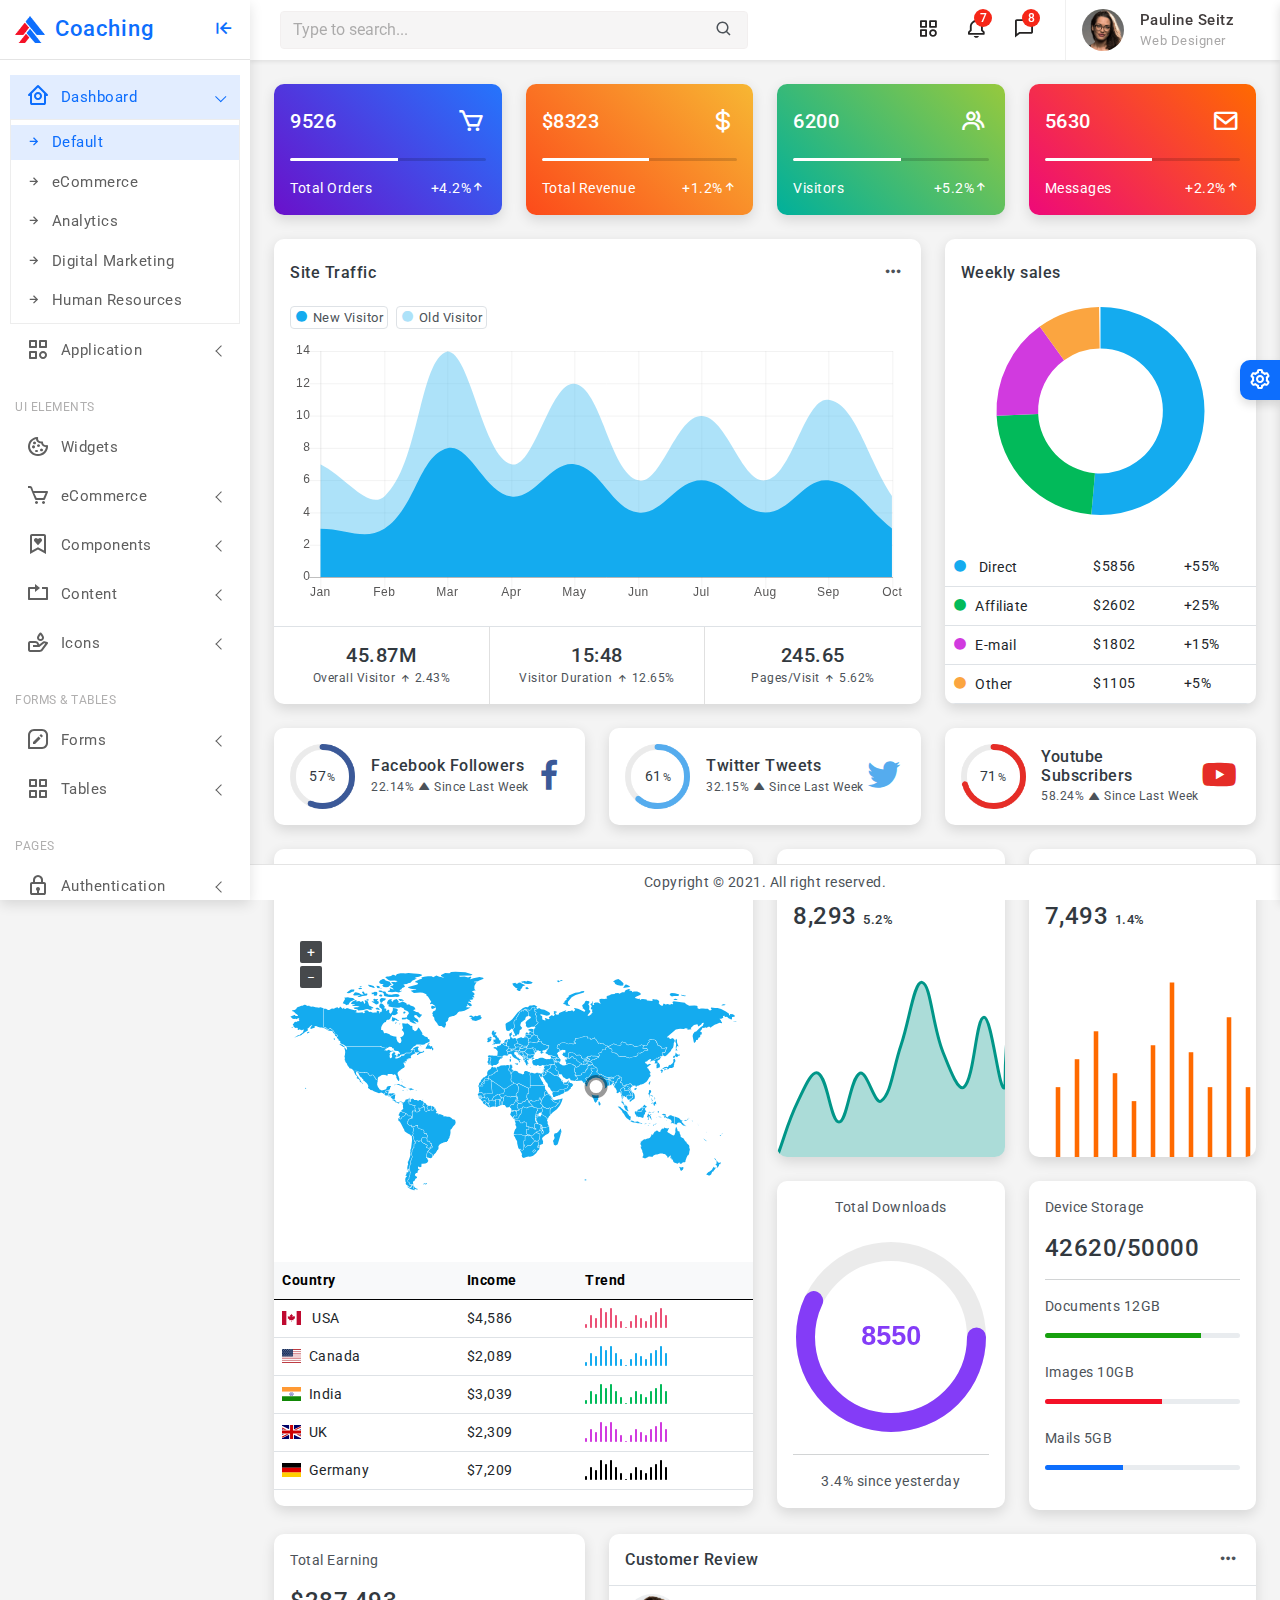
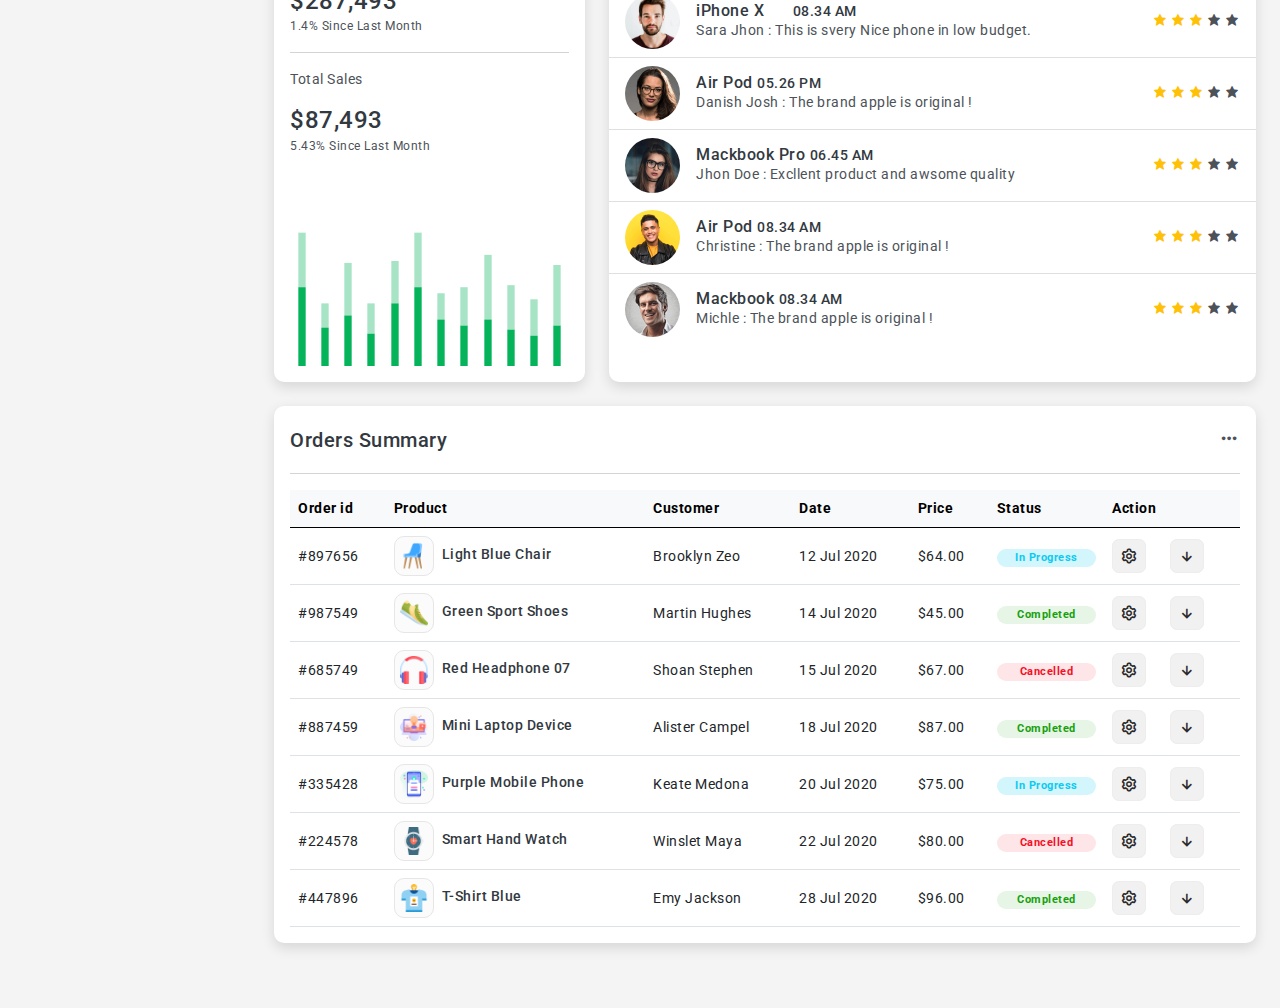
==== index.html @ df1b0714 "rajput" ====
<!doctype html>
<html lang="en">

<head>
	<!-- Required meta tags -->
	<meta charset="utf-8">
	<meta name="viewport" content="width=device-width, initial-scale=1">
	<!--favicon-->
	<link rel="icon" href="assets/images/favicon-32x32.png" type="image/png" />
	<!--plugins-->
	<link href="assets/plugins/vectormap/jquery-jvectormap-2.0.2.css" rel="stylesheet"/>
	<link href="assets/plugins/simplebar/css/simplebar.css" rel="stylesheet" />
	<link href="assets/plugins/perfect-scrollbar/css/perfect-scrollbar.css" rel="stylesheet" />
	<link href="assets/plugins/metismenu/css/metisMenu.min.css" rel="stylesheet" />
	<!-- loader-->
	<link href="assets/css/pace.min.css" rel="stylesheet" />
	<script src="assets/js/pace.min.js"></script>
	<!-- Bootstrap CSS -->
	<link href="assets/css/bootstrap.min.css" rel="stylesheet">
	<link href="assets/css/app.css" rel="stylesheet">
	<link href="assets/css/icons.css" rel="stylesheet">
	<!-- Theme Style CSS -->
	<link rel="stylesheet" href="assets/css/dark-theme.css" />
	<title>Coaching Management</title>
</head>

<body>
	<!--wrapper-->
	<div class="wrapper">
		<!--sidebar wrapper -->
		<div class="sidebar-wrapper" data-simplebar="true">
			<div class="sidebar-header">
				<div>
					<img src="assets/images/logo-icon.png" class="logo-icon" alt="logo icon">
				</div>
				<div>
					<h4 class="logo-text">Coaching </h4>
				</div>
				<div class="toggle-icon ms-auto"><i class='bx bx-arrow-to-left'></i>
				</div>
			</div>
			<!--navigation-->
			<ul class="metismenu" id="menu">
				<li>
					<a href="javascript:;" class="has-arrow">
						<div class="parent-icon"><i class='bx bx-home-circle'></i>
						</div>
						<div class="menu-title">Dashboard</div>
					</a>
					<ul>
						<li> <a href="index.html"><i class="bx bx-right-arrow-alt"></i>Default</a>
						</li>
						<li> <a href="dashboard-eCommerce.html"><i class="bx bx-right-arrow-alt"></i>eCommerce</a>
						</li>
						<li> <a href="dashboard-analytics.html"><i class="bx bx-right-arrow-alt"></i>Analytics</a>
						</li>
						<li> <a href="dashboard-digital-marketing.html"><i class="bx bx-right-arrow-alt"></i>Digital Marketing</a>
						</li>
						<li> <a href="dashboard-human-resources.html"><i class="bx bx-right-arrow-alt"></i>Human Resources</a>
						</li>
					</ul>
				</li>
				<li>
					<a href="javascript:;" class="has-arrow">
						<div class="parent-icon"><i class="bx bx-category"></i>
						</div>
						<div class="menu-title">Application</div>
					</a>
					<ul>
						<li> <a href="app-emailbox.html"><i class="bx bx-right-arrow-alt"></i>Email</a>
						</li>
						<li> <a href="app-chat-box.html"><i class="bx bx-right-arrow-alt"></i>Chat Box</a>
						</li>
						<li> <a href="app-file-manager.html"><i class="bx bx-right-arrow-alt"></i>File Manager</a>
						</li>
						<li> <a href="app-contact-list.html"><i class="bx bx-right-arrow-alt"></i>Contatcs</a>
						</li>
						<li> <a href="app-to-do.html"><i class="bx bx-right-arrow-alt"></i>Todo List</a>
						</li>
						<li> <a href="app-invoice.html"><i class="bx bx-right-arrow-alt"></i>Invoice</a>
						</li>
						<li> <a href="app-fullcalender.html"><i class="bx bx-right-arrow-alt"></i>Calendar</a>
						</li>
					</ul>
				</li>
				<li class="menu-label">UI Elements</li>
				<li>
					<a href="widgets.html">
						<div class="parent-icon"><i class='bx bx-cookie'></i>
						</div>
						<div class="menu-title">Widgets</div>
					</a>
				</li>
				<li>
					<a href="javascript:;" class="has-arrow">
						<div class="parent-icon"><i class='bx bx-cart'></i>
						</div>
						<div class="menu-title">eCommerce</div>
					</a>
					<ul>
						<li> <a href="ecommerce-products.html"><i class="bx bx-right-arrow-alt"></i>Products</a>
						</li>
						<li> <a href="ecommerce-products-details.html"><i class="bx bx-right-arrow-alt"></i>Product Details</a>
						</li>
						<li> <a href="ecommerce-add-new-products.html"><i class="bx bx-right-arrow-alt"></i>Add New Products</a>
						</li>
						<li> <a href="ecommerce-orders.html"><i class="bx bx-right-arrow-alt"></i>Orders</a>
						</li>
					</ul>
				</li>
				<li>
					<a class="has-arrow" href="javascript:;">
						<div class="parent-icon"><i class='bx bx-bookmark-heart'></i>
						</div>
						<div class="menu-title">Components</div>
					</a>
					<ul>
						<li> <a href="component-alerts.html"><i class="bx bx-right-arrow-alt"></i>Alerts</a>
						</li>
						<li> <a href="component-accordions.html"><i class="bx bx-right-arrow-alt"></i>Accordions</a>
						</li>
						<li> <a href="component-badges.html"><i class="bx bx-right-arrow-alt"></i>Badges</a>
						</li>
						<li> <a href="component-buttons.html"><i class="bx bx-right-arrow-alt"></i>Buttons</a>
						</li>
						<li> <a href="component-cards.html"><i class="bx bx-right-arrow-alt"></i>Cards</a>
						</li>
						<li> <a href="component-carousels.html"><i class="bx bx-right-arrow-alt"></i>Carousels</a>
						</li>
						<li> <a href="component-list-groups.html"><i class="bx bx-right-arrow-alt"></i>List Groups</a>
						</li>
						<li> <a href="component-media-object.html"><i class="bx bx-right-arrow-alt"></i>Media Objects</a>
						</li>
						<li> <a href="component-modals.html"><i class="bx bx-right-arrow-alt"></i>Modals</a>
						</li>
						<li> <a href="component-navs-tabs.html"><i class="bx bx-right-arrow-alt"></i>Navs & Tabs</a>
						</li>
						<li> <a href="component-navbar.html"><i class="bx bx-right-arrow-alt"></i>Navbar</a>
						</li>
						<li> <a href="component-paginations.html"><i class="bx bx-right-arrow-alt"></i>Pagination</a>
						</li>
						<li> <a href="component-popovers-tooltips.html"><i class="bx bx-right-arrow-alt"></i>Popovers & Tooltips</a>
						</li>
						<li> <a href="component-progress-bars.html"><i class="bx bx-right-arrow-alt"></i>Progress</a>
						</li>
						<li> <a href="component-spinners.html"><i class="bx bx-right-arrow-alt"></i>Spinners</a>
						</li>
						<li> <a href="component-notifications.html"><i class="bx bx-right-arrow-alt"></i>Notifications</a>
						</li>
						<li> <a href="component-avtars-chips.html"><i class="bx bx-right-arrow-alt"></i>Avatrs & Chips</a>
						</li>
					</ul>
				</li>
				<li>
					<a class="has-arrow" href="javascript:;">
						<div class="parent-icon"><i class="bx bx-repeat"></i>
						</div>
						<div class="menu-title">Content</div>
					</a>
					<ul>
						<li> <a href="content-grid-system.html"><i class="bx bx-right-arrow-alt"></i>Grid System</a>
						</li>
						<li> <a href="content-typography.html"><i class="bx bx-right-arrow-alt"></i>Typography</a>
						</li>
						<li> <a href="content-text-utilities.html"><i class="bx bx-right-arrow-alt"></i>Text Utilities</a>
						</li>
					</ul>
				</li>
				<li>
					<a class="has-arrow" href="javascript:;">
						<div class="parent-icon"> <i class="bx bx-donate-blood"></i>
						</div>
						<div class="menu-title">Icons</div>
					</a>
					<ul>
						<li> <a href="icons-line-icons.html"><i class="bx bx-right-arrow-alt"></i>Line Icons</a>
						</li>
						<li> <a href="icons-boxicons.html"><i class="bx bx-right-arrow-alt"></i>Boxicons</a>
						</li>
						<li> <a href="icons-feather-icons.html"><i class="bx bx-right-arrow-alt"></i>Feather Icons</a>
						</li>
					</ul>
				</li>
				<li class="menu-label">Forms & Tables</li>
				<li>
					<a class="has-arrow" href="javascript:;">
						<div class="parent-icon"><i class='bx bx-message-square-edit'></i>
						</div>
						<div class="menu-title">Forms</div>
					</a>
					<ul>
						<li> <a href="form-elements.html"><i class="bx bx-right-arrow-alt"></i>Form Elements</a>
						</li>
						<li> <a href="form-input-group.html"><i class="bx bx-right-arrow-alt"></i>Input Groups</a>
						</li>
						<li> <a href="form-layouts.html"><i class="bx bx-right-arrow-alt"></i>Forms Layouts</a>
						</li>
						<li> <a href="form-validations.html"><i class="bx bx-right-arrow-alt"></i>Form Validation</a>
						</li>
						<li> <a href="form-wizard.html"><i class="bx bx-right-arrow-alt"></i>Form Wizard</a>
						</li>
						<li> <a href="form-text-editor.html"><i class="bx bx-right-arrow-alt"></i>Text Editor</a>
						</li>
						<li> <a href="form-file-upload.html"><i class="bx bx-right-arrow-alt"></i>File Upload</a>
						</li>
						<li> <a href="form-date-time-pickes.html"><i class="bx bx-right-arrow-alt"></i>Date Pickers</a>
						</li>
						<li> <a href="form-select2.html"><i class="bx bx-right-arrow-alt"></i>Select2</a>
						</li>
					</ul>
				</li>
				<li>
					<a class="has-arrow" href="javascript:;">
						<div class="parent-icon"><i class="bx bx-grid-alt"></i>
						</div>
						<div class="menu-title">Tables</div>
					</a>
					<ul>
						<li> <a href="table-basic-table.html"><i class="bx bx-right-arrow-alt"></i>Basic Table</a>
						</li>
						<li> <a href="table-datatable.html"><i class="bx bx-right-arrow-alt"></i>Data Table</a>
						</li>
					</ul>
				</li>
				<li class="menu-label">Pages</li>
				<li>
					<a class="has-arrow" href="javascript:;">
						<div class="parent-icon"><i class="bx bx-lock"></i>
						</div>
						<div class="menu-title">Authentication</div>
					</a>
					<ul>
						<li> <a href="authentication-signin.html" target="_blank"><i class="bx bx-right-arrow-alt"></i>Sign In</a>
						</li>
						<li> <a href="authentication-signup.html" target="_blank"><i class="bx bx-right-arrow-alt"></i>Sign Up</a>
						</li>
						<li> <a href="authentication-signin-with-header-footer.html" target="_blank"><i class="bx bx-right-arrow-alt"></i>Sign In with Header & Footer</a>
						</li>
						<li> <a href="authentication-signup-with-header-footer.html" target="_blank"><i class="bx bx-right-arrow-alt"></i>Sign Up with Header & Footer</a>
						</li>
						<li> <a href="authentication-forgot-password.html" target="_blank"><i class="bx bx-right-arrow-alt"></i>Forgot Password</a>
						</li>
						<li> <a href="authentication-reset-password.html" target="_blank"><i class="bx bx-right-arrow-alt"></i>Reset Password</a>
						</li>
						<li> <a href="authentication-lock-screen.html" target="_blank"><i class="bx bx-right-arrow-alt"></i>Lock Screen</a>
						</li>
					</ul>
				</li>
				<li>
					<a href="user-profile.html">
						<div class="parent-icon"><i class="bx bx-user-circle"></i>
						</div>
						<div class="menu-title">User Profile</div>
					</a>
				</li>
				<li>
					<a href="timeline.html">
						<div class="parent-icon"> <i class="bx bx-video-recording"></i>
						</div>
						<div class="menu-title">Timeline</div>
					</a>
				</li>
				<li>
					<a class="has-arrow" href="javascript:;">
						<div class="parent-icon"><i class="bx bx-error"></i>
						</div>
						<div class="menu-title">Errors</div>
					</a>
					<ul>
						<li> <a href="errors-404-error.html" target="_blank"><i class="bx bx-right-arrow-alt"></i>404 Error</a>
						</li>
						<li> <a href="errors-500-error.html" target="_blank"><i class="bx bx-right-arrow-alt"></i>500 Error</a>
						</li>
						<li> <a href="errors-coming-soon.html" target="_blank"><i class="bx bx-right-arrow-alt"></i>Coming Soon</a>
						</li>
						<li> <a href="error-blank-page.html" target="_blank"><i class="bx bx-right-arrow-alt"></i>Blank Page</a>
						</li>
					</ul>
				</li>
				<li>
					<a href="faq.html">
						<div class="parent-icon"><i class="bx bx-help-circle"></i>
						</div>
						<div class="menu-title">FAQ</div>
					</a>
				</li>
				<li>
					<a href="pricing-table.html">
						<div class="parent-icon"><i class="bx bx-diamond"></i>
						</div>
						<div class="menu-title">Pricing</div>
					</a>
				</li>
				<li class="menu-label">Charts & Maps</li>
				<li>
					<a class="has-arrow" href="javascript:;">
						<div class="parent-icon"><i class="bx bx-line-chart"></i>
						</div>
						<div class="menu-title">Charts</div>
					</a>
					<ul>
						<li> <a href="charts-apex-chart.html"><i class="bx bx-right-arrow-alt"></i>Apex</a>
						</li>
						<li> <a href="charts-chartjs.html"><i class="bx bx-right-arrow-alt"></i>Chartjs</a>
						</li>
						<li> <a href="charts-highcharts.html"><i class="bx bx-right-arrow-alt"></i>Highcharts</a>
						</li>
					</ul>
				</li>
				<li>
					<a class="has-arrow" href="javascript:;">
						<div class="parent-icon"><i class="bx bx-map-alt"></i>
						</div>
						<div class="menu-title">Maps</div>
					</a>
					<ul>
						<li> <a href="map-google-maps.html"><i class="bx bx-right-arrow-alt"></i>Google Maps</a>
						</li>
						<li> <a href="map-vector-maps.html"><i class="bx bx-right-arrow-alt"></i>Vector Maps</a>
						</li>
					</ul>
				</li>
				<li class="menu-label">Others</li>
				<li>
					<a class="has-arrow" href="javascript:;">
						<div class="parent-icon"><i class="bx bx-menu"></i>
						</div>
						<div class="menu-title">Menu Levels</div>
					</a>
					<ul>
						<li> <a class="has-arrow" href="javascript:;"><i class="bx bx-right-arrow-alt"></i>Level One</a>
							<ul>
								<li> <a class="has-arrow" href="javascript:;"><i class="bx bx-right-arrow-alt"></i>Level Two</a>
									<ul>
										<li> <a href="javascript:;"><i class="bx bx-right-arrow-alt"></i>Level Three</a>
										</li>
									</ul>
								</li>
							</ul>
						</li>
					</ul>
				</li>
				<li>
					<a href="https://codervent.com/rukada/documentation/index.html" target="_blank">
						<div class="parent-icon"><i class="bx bx-folder"></i>
						</div>
						<div class="menu-title">Documentation</div>
					</a>
				</li>
				<li>
					<a href="https://themeforest.net/user/codervent" target="_blank">
						<div class="parent-icon"><i class="bx bx-support"></i>
						</div>
						<div class="menu-title">Support</div>
					</a>
				</li>
			</ul>
			<!--end navigation-->
		</div>
		<!--end sidebar wrapper -->
		<!--start header -->
		<header>
			<div class="topbar d-flex align-items-center">
				<nav class="navbar navbar-expand">
					<div class="mobile-toggle-menu"><i class='bx bx-menu'></i>
					</div>
					<div class="search-bar flex-grow-1">
						<div class="position-relative search-bar-box">
							<input type="text" class="form-control search-control" placeholder="Type to search..."> <span class="position-absolute top-50 search-show translate-middle-y"><i class='bx bx-search'></i></span>
							<span class="position-absolute top-50 search-close translate-middle-y"><i class='bx bx-x'></i></span>
						</div>
					</div>
					<div class="top-menu ms-auto">
						<ul class="navbar-nav align-items-center">
							<li class="nav-item mobile-search-icon">
								<a class="nav-link" href="#">	<i class='bx bx-search'></i>
								</a>
							</li>
							<li class="nav-item dropdown dropdown-large">
								<a class="nav-link dropdown-toggle dropdown-toggle-nocaret" href="#" role="button" data-bs-toggle="dropdown" aria-expanded="false">	<i class='bx bx-category'></i>
								</a>
								<div class="dropdown-menu dropdown-menu-end">
									<div class="row row-cols-3 g-3 p-3">
										<div class="col text-center">
											<div class="app-box mx-auto bg-gradient-cosmic text-white"><i class='bx bx-group'></i>
											</div>
											<div class="app-title">Teams</div>
										</div>
										<div class="col text-center">
											<div class="app-box mx-auto bg-gradient-burning text-white"><i class='bx bx-atom'></i>
											</div>
											<div class="app-title">Projects</div>
										</div>
										<div class="col text-center">
											<div class="app-box mx-auto bg-gradient-lush text-white"><i class='bx bx-shield'></i>
											</div>
											<div class="app-title">Tasks</div>
										</div>
										<div class="col text-center">
											<div class="app-box mx-auto bg-gradient-kyoto text-dark"><i class='bx bx-notification'></i>
											</div>
											<div class="app-title">Feeds</div>
										</div>
										<div class="col text-center">
											<div class="app-box mx-auto bg-gradient-blues text-dark"><i class='bx bx-file'></i>
											</div>
											<div class="app-title">Files</div>
										</div>
										<div class="col text-center">
											<div class="app-box mx-auto bg-gradient-moonlit text-white"><i class='bx bx-filter-alt'></i>
											</div>
											<div class="app-title">Alerts</div>
										</div>
									</div>
								</div>
							</li>
							<li class="nav-item dropdown dropdown-large">
								<a class="nav-link dropdown-toggle dropdown-toggle-nocaret position-relative" href="#" role="button" data-bs-toggle="dropdown" aria-expanded="false"> <span class="alert-count">7</span>
									<i class='bx bx-bell'></i>
								</a>
								<div class="dropdown-menu dropdown-menu-end">
									<a href="javascript:;">
										<div class="msg-header">
											<p class="msg-header-title">Notifications</p>
											<p class="msg-header-clear ms-auto">Marks all as read</p>
										</div>
									</a>
									<div class="header-notifications-list">
										<a class="dropdown-item" href="javascript:;">
											<div class="d-flex align-items-center">
												<div class="notify bg-light-primary text-primary"><i class="bx bx-group"></i>
												</div>
												<div class="flex-grow-1">
													<h6 class="msg-name">New Customers<span class="msg-time float-end">14 Sec
												ago</span></h6>
													<p class="msg-info">5 new user registered</p>
												</div>
											</div>
										</a>
										<a class="dropdown-item" href="javascript:;">
											<div class="d-flex align-items-center">
												<div class="notify bg-light-danger text-danger"><i class="bx bx-cart-alt"></i>
												</div>
												<div class="flex-grow-1">
													<h6 class="msg-name">New Orders <span class="msg-time float-end">2 min
												ago</span></h6>
													<p class="msg-info">You have recived new orders</p>
												</div>
											</div>
										</a>
										<a class="dropdown-item" href="javascript:;">
											<div class="d-flex align-items-center">
												<div class="notify bg-light-success text-success"><i class="bx bx-file"></i>
												</div>
												<div class="flex-grow-1">
													<h6 class="msg-name">24 PDF File<span class="msg-time float-end">19 min
												ago</span></h6>
													<p class="msg-info">The pdf files generated</p>
												</div>
											</div>
										</a>
										<a class="dropdown-item" href="javascript:;">
											<div class="d-flex align-items-center">
												<div class="notify bg-light-warning text-warning"><i class="bx bx-send"></i>
												</div>
												<div class="flex-grow-1">
													<h6 class="msg-name">Time Response <span class="msg-time float-end">28 min
												ago</span></h6>
													<p class="msg-info">5.1 min avarage time response</p>
												</div>
											</div>
										</a>
										<a class="dropdown-item" href="javascript:;">
											<div class="d-flex align-items-center">
												<div class="notify bg-light-info text-info"><i class="bx bx-home-circle"></i>
												</div>
												<div class="flex-grow-1">
													<h6 class="msg-name">New Product Approved <span
												class="msg-time float-end">2 hrs ago</span></h6>
													<p class="msg-info">Your new product has approved</p>
												</div>
											</div>
										</a>
										<a class="dropdown-item" href="javascript:;">
											<div class="d-flex align-items-center">
												<div class="notify bg-light-danger text-danger"><i class="bx bx-message-detail"></i>
												</div>
												<div class="flex-grow-1">
													<h6 class="msg-name">New Comments <span class="msg-time float-end">4 hrs
												ago</span></h6>
													<p class="msg-info">New customer comments recived</p>
												</div>
											</div>
										</a>
										<a class="dropdown-item" href="javascript:;">
											<div class="d-flex align-items-center">
												<div class="notify bg-light-success text-success"><i class='bx bx-check-square'></i>
												</div>
												<div class="flex-grow-1">
													<h6 class="msg-name">Your item is shipped <span class="msg-time float-end">5 hrs
												ago</span></h6>
													<p class="msg-info">Successfully shipped your item</p>
												</div>
											</div>
										</a>
										<a class="dropdown-item" href="javascript:;">
											<div class="d-flex align-items-center">
												<div class="notify bg-light-primary text-primary"><i class='bx bx-user-pin'></i>
												</div>
												<div class="flex-grow-1">
													<h6 class="msg-name">New 24 authors<span class="msg-time float-end">1 day
												ago</span></h6>
													<p class="msg-info">24 new authors joined last week</p>
												</div>
											</div>
										</a>
										<a class="dropdown-item" href="javascript:;">
											<div class="d-flex align-items-center">
												<div class="notify bg-light-warning text-warning"><i class='bx bx-door-open'></i>
												</div>
												<div class="flex-grow-1">
													<h6 class="msg-name">Defense Alerts <span class="msg-time float-end">2 weeks
												ago</span></h6>
													<p class="msg-info">45% less alerts last 4 weeks</p>
												</div>
											</div>
										</a>
									</div>
									<a href="javascript:;">
										<div class="text-center msg-footer">View All Notifications</div>
									</a>
								</div>
							</li>
							<li class="nav-item dropdown dropdown-large">
								<a class="nav-link dropdown-toggle dropdown-toggle-nocaret position-relative" href="#" role="button" data-bs-toggle="dropdown" aria-expanded="false"> <span class="alert-count">8</span>
									<i class='bx bx-comment'></i>
								</a>
								<div class="dropdown-menu dropdown-menu-end">
									<a href="javascript:;">
										<div class="msg-header">
											<p class="msg-header-title">Messages</p>
											<p class="msg-header-clear ms-auto">Marks all as read</p>
										</div>
									</a>
									<div class="header-message-list">
										<a class="dropdown-item" href="javascript:;">
											<div class="d-flex align-items-center">
												<div class="user-online">
													<img src="assets/images/avatars/avatar-1.png" class="msg-avatar" alt="user avatar">
												</div>
												<div class="flex-grow-1">
													<h6 class="msg-name">Daisy Anderson <span class="msg-time float-end">5 sec
												ago</span></h6>
													<p class="msg-info">The standard chunk of lorem</p>
												</div>
											</div>
										</a>
										<a class="dropdown-item" href="javascript:;">
											<div class="d-flex align-items-center">
												<div class="user-online">
													<img src="assets/images/avatars/avatar-2.png" class="msg-avatar" alt="user avatar">
												</div>
												<div class="flex-grow-1">
													<h6 class="msg-name">Althea Cabardo <span class="msg-time float-end">14
												sec ago</span></h6>
													<p class="msg-info">Many desktop publishing packages</p>
												</div>
											</div>
										</a>
										<a class="dropdown-item" href="javascript:;">
											<div class="d-flex align-items-center">
												<div class="user-online">
													<img src="assets/images/avatars/avatar-3.png" class="msg-avatar" alt="user avatar">
												</div>
												<div class="flex-grow-1">
													<h6 class="msg-name">Oscar Garner <span class="msg-time float-end">8 min
												ago</span></h6>
													<p class="msg-info">Various versions have evolved over</p>
												</div>
											</div>
										</a>
										<a class="dropdown-item" href="javascript:;">
											<div class="d-flex align-items-center">
												<div class="user-online">
													<img src="assets/images/avatars/avatar-4.png" class="msg-avatar" alt="user avatar">
												</div>
												<div class="flex-grow-1">
													<h6 class="msg-name">Katherine Pechon <span class="msg-time float-end">15
												min ago</span></h6>
													<p class="msg-info">Making this the first true generator</p>
												</div>
											</div>
										</a>
										<a class="dropdown-item" href="javascript:;">
											<div class="d-flex align-items-center">
												<div class="user-online">
													<img src="assets/images/avatars/avatar-5.png" class="msg-avatar" alt="user avatar">
												</div>
												<div class="flex-grow-1">
													<h6 class="msg-name">Amelia Doe <span class="msg-time float-end">22 min
												ago</span></h6>
													<p class="msg-info">Duis aute irure dolor in reprehenderit</p>
												</div>
											</div>
										</a>
										<a class="dropdown-item" href="javascript:;">
											<div class="d-flex align-items-center">
												<div class="user-online">
													<img src="assets/images/avatars/avatar-6.png" class="msg-avatar" alt="user avatar">
												</div>
												<div class="flex-grow-1">
													<h6 class="msg-name">Cristina Jhons <span class="msg-time float-end">2 hrs
												ago</span></h6>
													<p class="msg-info">The passage is attributed to an unknown</p>
												</div>
											</div>
										</a>
										<a class="dropdown-item" href="javascript:;">
											<div class="d-flex align-items-center">
												<div class="user-online">
													<img src="assets/images/avatars/avatar-7.png" class="msg-avatar" alt="user avatar">
												</div>
												<div class="flex-grow-1">
													<h6 class="msg-name">James Caviness <span class="msg-time float-end">4 hrs
												ago</span></h6>
													<p class="msg-info">The point of using Lorem</p>
												</div>
											</div>
										</a>
										<a class="dropdown-item" href="javascript:;">
											<div class="d-flex align-items-center">
												<div class="user-online">
													<img src="assets/images/avatars/avatar-8.png" class="msg-avatar" alt="user avatar">
												</div>
												<div class="flex-grow-1">
													<h6 class="msg-name">Peter Costanzo <span class="msg-time float-end">6 hrs
												ago</span></h6>
													<p class="msg-info">It was popularised in the 1960s</p>
												</div>
											</div>
										</a>
										<a class="dropdown-item" href="javascript:;">
											<div class="d-flex align-items-center">
												<div class="user-online">
													<img src="assets/images/avatars/avatar-9.png" class="msg-avatar" alt="user avatar">
												</div>
												<div class="flex-grow-1">
													<h6 class="msg-name">David Buckley <span class="msg-time float-end">2 hrs
												ago</span></h6>
													<p class="msg-info">Various versions have evolved over</p>
												</div>
											</div>
										</a>
										<a class="dropdown-item" href="javascript:;">
											<div class="d-flex align-items-center">
												<div class="user-online">
													<img src="assets/images/avatars/avatar-10.png" class="msg-avatar" alt="user avatar">
												</div>
												<div class="flex-grow-1">
													<h6 class="msg-name">Thomas Wheeler <span class="msg-time float-end">2 days
												ago</span></h6>
													<p class="msg-info">If you are going to use a passage</p>
												</div>
											</div>
										</a>
										<a class="dropdown-item" href="javascript:;">
											<div class="d-flex align-items-center">
												<div class="user-online">
													<img src="assets/images/avatars/avatar-11.png" class="msg-avatar" alt="user avatar">
												</div>
												<div class="flex-grow-1">
													<h6 class="msg-name">Johnny Seitz <span class="msg-time float-end">5 days
												ago</span></h6>
													<p class="msg-info">All the Lorem Ipsum generators</p>
												</div>
											</div>
										</a>
									</div>
									<a href="javascript:;">
										<div class="text-center msg-footer">View All Messages</div>
									</a>
								</div>
							</li>
						</ul>
					</div>
					<div class="user-box dropdown">
						<a class="d-flex align-items-center nav-link dropdown-toggle dropdown-toggle-nocaret" href="#" role="button" data-bs-toggle="dropdown" aria-expanded="false">
							<img src="assets/images/avatars/avatar-2.png" class="user-img" alt="user avatar">
							<div class="user-info ps-3">
								<p class="user-name mb-0">Pauline Seitz</p>
								<p class="designattion mb-0">Web Designer</p>
							</div>
						</a>
						<ul class="dropdown-menu dropdown-menu-end">
							<li><a class="dropdown-item" href="javascript:;"><i class="bx bx-user"></i><span>Profile</span></a>
							</li>
							<li><a class="dropdown-item" href="javascript:;"><i class="bx bx-cog"></i><span>Settings</span></a>
							</li>
							<li><a class="dropdown-item" href="javascript:;"><i class='bx bx-home-circle'></i><span>Dashboard</span></a>
							</li>
							<li><a class="dropdown-item" href="javascript:;"><i class='bx bx-dollar-circle'></i><span>Earnings</span></a>
							</li>
							<li><a class="dropdown-item" href="javascript:;"><i class='bx bx-download'></i><span>Downloads</span></a>
							</li>
							<li>
								<div class="dropdown-divider mb-0"></div>
							</li>
							<li><a class="dropdown-item" href="javascript:;"><i class='bx bx-log-out-circle'></i><span>Logout</span></a>
							</li>
						</ul>
					</div>
				</nav>
			</div>
		</header>
		<!--end header -->
		<!--start page wrapper -->
		<div class="page-wrapper">
			<div class="page-content">

					<div class="row row-cols-1 row-cols-md-2 row-cols-xl-4">
						<div class="col">
							<div class="card radius-10 bg-gradient-deepblue">
							 <div class="card-body">
								<div class="d-flex align-items-center">
									<h5 class="mb-0 text-white">9526</h5>
									<div class="ms-auto">
                                        <i class='bx bx-cart fs-3 text-white'></i>
									</div>
								</div>
								<div class="progress my-3 bg-light-transparent" style="height:3px;">
									<div class="progress-bar bg-white" role="progressbar" style="width: 55%" aria-valuenow="25" aria-valuemin="0" aria-valuemax="100"></div>
								</div>
								<div class="d-flex align-items-center text-white">
									<p class="mb-0">Total Orders</p>
									<p class="mb-0 ms-auto">+4.2%<span><i class='bx bx-up-arrow-alt'></i></span></p>
								</div>
							</div>
						  </div>
						</div>
						<div class="col">
							<div class="card radius-10 bg-gradient-orange">
							<div class="card-body">
								<div class="d-flex align-items-center">
									<h5 class="mb-0 text-white">$8323</h5>
									<div class="ms-auto">
                                        <i class='bx bx-dollar fs-3 text-white'></i>
									</div>
								</div>
								<div class="progress my-3 bg-light-transparent" style="height:3px;">
									<div class="progress-bar bg-white" role="progressbar" style="width: 55%" aria-valuenow="25" aria-valuemin="0" aria-valuemax="100"></div>
								</div>
								<div class="d-flex align-items-center text-white">
									<p class="mb-0">Total Revenue</p>
									<p class="mb-0 ms-auto">+1.2%<span><i class='bx bx-up-arrow-alt'></i></span></p>
								</div>
							</div>
						  </div>
						</div>
						<div class="col">
							<div class="card radius-10 bg-gradient-ohhappiness">
							<div class="card-body">
								<div class="d-flex align-items-center">
									<h5 class="mb-0 text-white">6200</h5>
									<div class="ms-auto">
                                        <i class='bx bx-group fs-3 text-white'></i>
									</div>
								</div>
								<div class="progress my-3 bg-light-transparent" style="height:3px;">
									<div class="progress-bar bg-white" role="progressbar" style="width: 55%" aria-valuenow="25" aria-valuemin="0" aria-valuemax="100"></div>
								</div>
								<div class="d-flex align-items-center text-white">
									<p class="mb-0">Visitors</p>
									<p class="mb-0 ms-auto">+5.2%<span><i class='bx bx-up-arrow-alt'></i></span></p>
								</div>
							</div>
						</div>
						</div>
						<div class="col">
							<div class="card radius-10 bg-gradient-ibiza">
							 <div class="card-body">
								<div class="d-flex align-items-center">
									<h5 class="mb-0 text-white">5630</h5>
									<div class="ms-auto">
                                        <i class='bx bx-envelope fs-3 text-white'></i>
									</div>
								</div>
								<div class="progress my-3 bg-light-transparent" style="height:3px;">
									<div class="progress-bar bg-white" role="progressbar" style="width: 55%" aria-valuenow="25" aria-valuemin="0" aria-valuemax="100"></div>
								</div>
								<div class="d-flex align-items-center text-white">
									<p class="mb-0">Messages</p>
									<p class="mb-0 ms-auto">+2.2%<span><i class='bx bx-up-arrow-alt'></i></span></p>
								</div>
							</div>
						 </div>
						</div>
					</div><!--end row-->
				
				<div class="row">
					<div class="col-12 col-lg-8 col-xl-8 d-flex">
					   <div class="card radius-10 w-100">
						<div class="card-body">
							<div class="d-flex align-items-center">
								<div>
									<h6 class="mb-0">Site Traffic</h6>
								</div>
								<div class="font-22 ms-auto"><i class="bx bx-dots-horizontal-rounded"></i>
								</div>
							</div>
							<div class="d-flex align-items-center ms-auto font-13 gap-2 my-3">
								<span class="border px-1 rounded cursor-pointer"><i class="bx bxs-circle me-1" style="color: #14abef"></i>New Visitor</span>
								<span class="border px-1 rounded cursor-pointer"><i class="bx bxs-circle me-1" style="color: #ade2f9"></i>Old Visitor</span>
							</div>
						   <div class="chart-container-1">
							 <canvas id="chart1"></canvas>
						   </div>
						</div>
						<div class="row row-cols-1 row-cols-md-3 row-cols-xl-3 g-0 row-group text-center border-top">
						  <div class="col">
							<div class="p-3">
							  <h5 class="mb-0">45.87M</h5>
							  <small class="mb-0">Overall Visitor <span> <i class="bx bx-up-arrow-alt align-middle"></i> 2.43%</span></small>
							</div>
						  </div>
						  <div class="col">
							<div class="p-3">
							  <h5 class="mb-0">15:48</h5>
							  <small class="mb-0">Visitor Duration <span> <i class="bx bx-up-arrow-alt align-middle"></i> 12.65%</span></small>
							</div>
						  </div>
						  <div class="col">
							<div class="p-3">
							  <h5 class="mb-0">245.65</h5>
							  <small class="mb-0">Pages/Visit <span> <i class="bx bx-up-arrow-alt align-middle"></i> 5.62%</span></small>
							</div>
						  </div>
						</div>
					   </div>
					</div>
			   
					<div class="col-12 col-lg-4 col-xl-4 d-flex">
					   <div class="card radius-10 overflow-hidden w-100">
						  <div class="card-body">
							<div class="d-flex align-items-center">
								<div>
									<h6 class="mb-0">Weekly sales</h6>
								</div>
								<div class="font-22 ms-auto text-white"><i class="bx bx-dots-horizontal-rounded"></i>
								</div>
							</div>
							<div class="chart-container-2 my-3">
							  <canvas id="chart2"></canvas>
							 </div>
						  </div>
						  <div class="table-responsive">
							<table class="table align-items-center mb-0">
							  <tbody>
								<tr>
								  <td><i class="bx bxs-circle me-2" style="color: #14abef"></i> Direct</td>
								  <td>$5856</td>
								  <td>+55%</td>
								</tr>
								<tr>
								  <td><i class="bx bxs-circle me-2" style="color: #02ba5a"></i>Affiliate</td>
								  <td>$2602</td>
								  <td>+25%</td>
								</tr>
								<tr>
								  <td><i class="bx bxs-circle me-2" style="color: #d13adf"></i>E-mail</td>
								  <td>$1802</td>
								  <td>+15%</td>
								</tr>
								<tr>
								  <td><i class="bx bxs-circle me-2" style="color: #fba540"></i>Other</td>
								  <td>$1105</td>
								  <td>+5%</td>
								</tr>
							  </tbody>
							</table>
						  </div>
						</div>
					</div>
				   </div><!--End Row-->


				   <div class="row row-cols-1 row-cols-lg-3">
					<div class="col">
					   <div class="card radius-10">
						 <div class="card-body">
						   <div class="d-flex align-items-center">
							 <div class="w_chart easy-dash-chart1" data-percent="60">
							   <span class="w_percent"></span>
							 </div>
							 <div class="ms-3">
							   <h6 class="mb-0">Facebook Followers</h6>
							   <small class="mb-0">22.14% <i class='bx bxs-up-arrow align-middle me-1'></i>Since Last Week</small>
							 </div>
							 <div class="ms-auto fs-1 text-facebook"><i class='bx bxl-facebook'></i></div>
						   </div>
						 </div>
					   </div>
					 </div>
					 <div class="col">
					   <div class="card radius-10">
						 <div class="card-body">
						   <div class="d-flex align-items-center">
							 <div class="w_chart easy-dash-chart2" data-percent="65">
							   <span class="w_percent"></span>
							 </div>
							 <div class="ms-3">
								<h6 class="mb-0">Twitter Tweets</h6>
								<small class="mb-0">32.15% <i class='bx bxs-up-arrow align-middle me-1'></i>Since Last Week</small>
							  </div>
							  <div class="ms-auto fs-1 text-twitter"><i class='bx bxl-twitter'></i></div>
						   </div>
						 </div>
					   </div>
					 </div>
					 <div class="col">
					   <div class="card radius-10">
						 <div class="card-body">
						   <div class="d-flex align-items-center">
							 <div class="w_chart easy-dash-chart3" data-percent="75">
							   <span class="w_percent"></span>
							 </div>
							 <div class="ms-3">
								<h6 class="mb-0">Youtube Subscribers</h6>
								<small class="mb-0">58.24% <i class='bx bxs-up-arrow align-middle me-1'></i>Since Last Week</small>
							  </div>
							  <div class="ms-auto fs-1 text-youtube"><i class='bx bxl-youtube'></i></div>
						   </div>
						 </div>
					   </div>
					 </div>
					</div><!--End Row-->


					<div class="row">
						<div class="col-12 col-lg-12 col-xl-6">
						  <div class="card radius-10">
							<div class="card-body">
								<div class="d-flex align-items-center mb-3">
									<div>
										<h6 class="mb-0">World Selling Region</h6>
									</div>
									<div class="font-22 ms-auto text-white"><i class="bx bx-dots-horizontal-rounded"></i>
									</div>
								</div>
							   <div id="dashboard-map" style="height: 330px;"></div>
							</div>
							<div class="table-responsive">
							   <table class="table table-hover align-items-center">
								  <thead class="table-light">
									 <tr>
										 <th>Country</th>
										 <th>Income</th>
										 <th>Trend</th>
									 </tr>
								 </thead>
								 <tbody>
									 <tr>
										 <td><i class="flag-icon flag-icon-ca me-2"></i> USA</td>
										 <td>$4,586</td>
										 <td><span id="trendchart1"></span></td>
									 </tr>
									 <tr>
										 <td><i class="flag-icon flag-icon-us me-2"></i>Canada</td>
										 <td>$2,089</td>
										 <td><span id="trendchart2"></span></td>
									 </tr>
				   
									 <tr>
										 <td><i class="flag-icon flag-icon-in me-2"></i>India</td>
										 <td>$3,039</td>
										 <td><span id="trendchart3"></span></td>
									 </tr>
				   
									 <tr>
										 <td><i class="flag-icon flag-icon-gb me-2"></i>UK</td>
										 <td>$2,309</td>
										 <td><span id="trendchart4"></span></td>
									 </tr>
				   
									 <tr>
										 <td><i class="flag-icon flag-icon-de me-2"></i>Germany</td>
										 <td>$7,209</td>
										 <td><span id="trendchart5"></span></td>
									 </tr>
									 
								 </tbody>
							 </table>
							 </div>
						  </div>
						</div>
						
						<div class="col-12 col-lg-12 col-xl-6">
						   <div class="row">
							 <div class="col-12 col-lg-6">
							   <div class="card radius-10 overflow-hidden">
								<div class="card-body">
								   <p>Page Views</p>
								   <h4 class="mb-0">8,293 <small class="font-13">5.2% <i class="zmdi zmdi-long-arrow-up"></i></small></h4>
								</div>
								<div class="chart-container-2">
								  <canvas id="chart3"></canvas>
								</div>
							  </div>
							 </div>
							 <div class="col-12 col-lg-6">
							   <div class="card radius-10 overflow-hidden">
								<div class="card-body">
								   <p>Total Clicks</p>
								   <h4 class="mb-0">7,493 <small class="font-13">1.4% <i class="zmdi zmdi-long-arrow-up"></i></small></h4>
								</div>
								<div class="chart-container-2">
								 <canvas id="chart4"></canvas>
								 </div>
							  </div>
							 </div>
							 <div class="col-12 col-lg-6">
							   <div class="card radius-10">
								<div class="card-body text-center">
								   <p class="mb-4">Total Downloads</p>
								   <input class="knob" data-width="190" data-height="190" data-readOnly="true" data-thickness=".2" data-angleoffset="90" data-linecap="round" data-bgcolor="rgba(0, 0, 0, 0.08)" data-fgcolor="#843cf7" data-max="15000" value="8550"/>
								   <hr>
								   <p class="mb-0 small-font text-center">3.4% <i class="zmdi zmdi-long-arrow-up"></i> since yesterday</p>
								</div>
							  </div>
							 </div>
							 <div class="col-12 col-lg-6">
							   <div class="card radius-10">
								<div class="card-body">
								   <p>Device Storage</p>
								   <h4 class="mb-3">42620/50000</h4>
								   <hr>
								   <div class="progress-wrapper mb-4">
									  <p>Documents <span class="float-right">12GB</span></p>
									  <div class="progress" style="height:5px;">
										  <div class="progress-bar bg-success" style="width:80%"></div>
									  </div>
								   </div>
								   
								   <div class="progress-wrapper mb-4">
									  <p>Images <span class="float-right">10GB</span></p>
									  <div class="progress" style="height:5px;">
										  <div class="progress-bar bg-danger" style="width:60%"></div>
									  </div>
								   </div>
								   
								   <div class="progress-wrapper mb-4">
									   <p>Mails <span class="float-right">5GB</span></p>
									  <div class="progress" style="height:5px;">
										  <div class="progress-bar bg-primary" style="width:40%"></div>
									  </div>
								   </div>
								   
								</div>
							  </div>
							 </div>
						   </div>
						</div>
					 </div><!--End Row-->

					 <div class="row">
						<div class="col-12 col-lg-6 col-xl-4 d-flex">
						  <div class="card radius-10 overflow-hidden w-100">
							 <div class="card-body">
							   <p>Total Earning</p>
							   <h4 class="mb-0">$287,493</h4>
							   <small>1.4% <i class="zmdi zmdi-long-arrow-up"></i> Since Last Month</small>
							   <hr>
							   <p>Total Sales</p>
							   <h4 class="mb-0">$87,493</h4>
							   <small>5.43% <i class="zmdi zmdi-long-arrow-up"></i> Since Last Month</small>
							   <div class="mt-5">
							   <div class="chart-container-4">
								 <canvas id="chart5"></canvas>
								</div>
							  </div>
							 </div>
						  </div>
						</div>
				  
						<div class="col-12 col-lg-6 col-xl-8 d-flex">
						   <div class="card radius-10 w-100">
							   <div class="card-header border-bottom bg-transparent">
								<div class="d-flex align-items-center">
									<div>
										<h6 class="mb-0">Customer Review</h6>
									</div>
									<div class="font-22 ms-auto"><i class="bx bx-dots-horizontal-rounded"></i>
									</div>
								</div>
							</div>
							 <ul class="list-group list-group-flush">
								<li class="list-group-item bg-transparent">
								  <div class="d-flex align-items-center">
									<img src="assets/images/avatars/avatar-1.png" alt="user avatar" class="rounded-circle" width="55" height="55">
								  <div class="ms-3">
									<h6 class="mb-0">iPhone X <small class="ms-4">08.34 AM</small></h6>
									<p class="mb-0 small-font">Sara Jhon : This is svery Nice phone in low budget.</p>
								  </div>
								  <div class="ms-auto star">
									<i class='bx bxs-star text-warning'></i>
									<i class='bx bxs-star text-warning'></i>
									<i class='bx bxs-star text-warning'></i>
									<i class='bx bxs-star text-light-4'></i>
									<i class='bx bxs-star text-light-4'></i>
								  </div>
								</div>
								</li>
								<li class="list-group-item bg-transparent">
								  <div class="d-flex align-items-center">
									<img src="assets/images/avatars/avatar-2.png" alt="user avatar" class="rounded-circle" width="55" height="55">
								  <div class="ms-3">
									<h6 class="mb-0">Air Pod <small class="ml-4">05.26 PM</small></h6>
									<p class="mb-0 small-font">Danish Josh : The brand apple is original !</p>
								  </div>
								  <div class="ms-auto star">
									<i class='bx bxs-star text-warning'></i>
									<i class='bx bxs-star text-warning'></i>
									<i class='bx bxs-star text-warning'></i>
									<i class='bx bxs-star text-light-4'></i>
									<i class='bx bxs-star text-light-4'></i>
								  </div>
								</div>
								</li>
								<li class="list-group-item bg-transparent">
								  <div class="d-flex align-items-center">
									<img src="assets/images/avatars/avatar-3.png" alt="user avatar" class="rounded-circle" width="55" height="55">
								  <div class="ms-3">
									<h6 class="mb-0">Mackbook Pro <small class="ml-4">06.45 AM</small></h6>
									<p class="mb-0 small-font">Jhon Doe : Excllent product and awsome quality</p>
								  </div>
								  <div class="ms-auto star">
									<i class='bx bxs-star text-warning'></i>
									<i class='bx bxs-star text-warning'></i>
									<i class='bx bxs-star text-warning'></i>
									<i class='bx bxs-star text-light-4'></i>
									<i class='bx bxs-star text-light-4'></i>
								  </div>
								</div>
								</li>
								<li class="list-group-item bg-transparent">
								  <div class="d-flex align-items-center">
									<img src="assets/images/avatars/avatar-4.png" alt="user avatar" class="rounded-circle" width="55" height="55">
								  <div class="ms-3">
									<h6 class="mb-0">Air Pod <small class="ml-4">08.34 AM</small></h6>
									<p class="mb-0 small-font">Christine : The brand apple is original !</p>
								  </div>
								  <div class="ms-auto star">
									<i class='bx bxs-star text-warning'></i>
									<i class='bx bxs-star text-warning'></i>
									<i class='bx bxs-star text-warning'></i>
									<i class='bx bxs-star text-light-4'></i>
									<i class='bx bxs-star text-light-4'></i>
								  </div>
								</div>
								</li>
								<li class="list-group-item bg-transparent">
								  <div class="d-flex align-items-center">
									<img src="assets/images/avatars/avatar-7.png" alt="user avatar" class="rounded-circle" width="55" height="55">
								  <div class="ms-3">
									<h6 class="mb-0">Mackbook <small class="ml-4">08.34 AM</small></h6>
									<p class="mb-0 small-font">Michle : The brand apple is original !</p>
								  </div>
								  <div class="ms-auto star">
									<i class='bx bxs-star text-warning'></i>
									<i class='bx bxs-star text-warning'></i>
									<i class='bx bxs-star text-warning'></i>
									<i class='bx bxs-star text-light-4'></i>
									<i class='bx bxs-star text-light-4'></i>
								  </div>
								</div>
								</li>
							  </ul>
						   </div>
						</div>
					  </div><!--End Row-->


					  <div class="card radius-10">
						<div class="card-body">
							<div class="d-flex align-items-center">
								<div>
									<h5 class="mb-0">Orders Summary</h5>
								</div>
								<div class="font-22 ms-auto"><i class="bx bx-dots-horizontal-rounded"></i>
								</div>
							</div>
							<hr>
							<div class="table-responsive">
								<table class="table align-middle mb-0">
									<thead class="table-light">
										<tr>
											<th>Order id</th>
											<th>Product</th>
											<th>Customer</th>
											<th>Date</th>
											<th>Price</th>
											<th>Status</th>
											<th>Action</th>
										</tr>
									</thead>
									<tbody>
										<tr>
											<td>#897656</td>
											<td>
												<div class="d-flex align-items-center">
													<div class="recent-product-img">
														<img src="assets/images/icons/chair.png" alt="">
													</div>
													<div class="ms-2">
														<h6 class="mb-1 font-14">Light Blue Chair</h6>
													</div>
												</div>
											</td>
											<td>Brooklyn Zeo</td>
											<td>12 Jul 2020</td>
											<td>$64.00</td>
											<td>
												<div class="badge rounded-pill bg-light-info text-info w-100">In Progress</div>
											</td>
											<td>
												<div class="d-flex order-actions">	<a href="javascript:;" class=""><i class="bx bx-cog"></i></a>
													<a href="javascript:;" class="ms-4"><i class="bx bx-down-arrow-alt"></i></a>
												</div>
											</td>
										</tr>
										<tr>
											<td>#987549</td>
											<td>
												<div class="d-flex align-items-center">
													<div class="recent-product-img">
														<img src="assets/images/icons/shoes.png" alt="">
													</div>
													<div class="ms-2">
														<h6 class="mb-1 font-14">Green Sport Shoes</h6>
													</div>
												</div>
											</td>
											<td>Martin Hughes</td>
											<td>14 Jul 2020</td>
											<td>$45.00</td>
											<td>
												<div class="badge rounded-pill bg-light-success text-success w-100">Completed</div>
											</td>
											<td>
												<div class="d-flex order-actions">	<a href="javascript:;" class=""><i class="bx bx-cog"></i></a>
													<a href="javascript:;" class="ms-4"><i class="bx bx-down-arrow-alt"></i></a>
												</div>
											</td>
										</tr>
										<tr>
											<td>#685749</td>
											<td>
												<div class="d-flex align-items-center">
													<div class="recent-product-img">
														<img src="assets/images/icons/headphones.png" alt="">
													</div>
													<div class="ms-2">
														<h6 class="mb-1 font-14">Red Headphone 07</h6>
													</div>
												</div>
											</td>
											<td>Shoan Stephen</td>
											<td>15 Jul 2020</td>
											<td>$67.00</td>
											<td>
												<div class="badge rounded-pill bg-light-danger text-danger w-100">Cancelled</div>
											</td>
											<td>
												<div class="d-flex order-actions">	<a href="javascript:;" class=""><i class="bx bx-cog"></i></a>
													<a href="javascript:;" class="ms-4"><i class="bx bx-down-arrow-alt"></i></a>
												</div>
											</td>
										</tr>
										<tr>
											<td>#887459</td>
											<td>
												<div class="d-flex align-items-center">
													<div class="recent-product-img">
														<img src="assets/images/icons/idea.png" alt="">
													</div>
													<div class="ms-2">
														<h6 class="mb-1 font-14">Mini Laptop Device</h6>
													</div>
												</div>
											</td>
											<td>Alister Campel</td>
											<td>18 Jul 2020</td>
											<td>$87.00</td>
											<td>
												<div class="badge rounded-pill bg-light-success text-success w-100">Completed</div>
											</td>
											<td>
												<div class="d-flex order-actions">	<a href="javascript:;" class=""><i class="bx bx-cog"></i></a>
													<a href="javascript:;" class="ms-4"><i class="bx bx-down-arrow-alt"></i></a>
												</div>
											</td>
										</tr>
										<tr>
											<td>#335428</td>
											<td>
												<div class="d-flex align-items-center">
													<div class="recent-product-img">
														<img src="assets/images/icons/user-interface.png" alt="">
													</div>
													<div class="ms-2">
														<h6 class="mb-1 font-14">Purple Mobile Phone</h6>
													</div>
												</div>
											</td>
											<td>Keate Medona</td>
											<td>20 Jul 2020</td>
											<td>$75.00</td>
											<td>
												<div class="badge rounded-pill bg-light-info text-info w-100">In Progress</div>
											</td>
											<td>
												<div class="d-flex order-actions">	<a href="javascript:;" class=""><i class="bx bx-cog"></i></a>
													<a href="javascript:;" class="ms-4"><i class="bx bx-down-arrow-alt"></i></a>
												</div>
											</td>
										</tr>
										<tr>
											<td>#224578</td>
											<td>
												<div class="d-flex align-items-center">
													<div class="recent-product-img">
														<img src="assets/images/icons/watch.png" alt="">
													</div>
													<div class="ms-2">
														<h6 class="mb-1 font-14">Smart Hand Watch</h6>
													</div>
												</div>
											</td>
											<td>Winslet Maya</td>
											<td>22 Jul 2020</td>
											<td>$80.00</td>
											<td>
												<div class="badge rounded-pill bg-light-danger text-danger w-100">Cancelled</div>
											</td>
											<td>
												<div class="d-flex order-actions">	<a href="javascript:;" class=""><i class="bx bx-cog"></i></a>
													<a href="javascript:;" class="ms-4"><i class="bx bx-down-arrow-alt"></i></a>
												</div>
											</td>
										</tr>
										<tr>
											<td>#447896</td>
											<td>
												<div class="d-flex align-items-center">
													<div class="recent-product-img">
														<img src="assets/images/icons/tshirt.png" alt="">
													</div>
													<div class="ms-2">
														<h6 class="mb-1 font-14">T-Shirt Blue</h6>
													</div>
												</div>
											</td>
											<td>Emy Jackson</td>
											<td>28 Jul 2020</td>
											<td>$96.00</td>
											<td>
												<div class="badge rounded-pill bg-light-success text-success w-100">Completed</div>
											</td>
											<td>
												<div class="d-flex order-actions">	<a href="javascript:;" class=""><i class="bx bx-cog"></i></a>
													<a href="javascript:;" class="ms-4"><i class="bx bx-down-arrow-alt"></i></a>
												</div>
											</td>
										</tr>
									</tbody>
								</table>
							</div>
						</div>
					</div>

			</div>
		</div>
		<!--end page wrapper -->
		<!--start overlay-->
		<div class="overlay toggle-icon"></div>
		<!--end overlay-->
		<!--Start Back To Top Button--> <a href="javaScript:;" class="back-to-top"><i class='bx bxs-up-arrow-alt'></i></a>
		<!--End Back To Top Button-->
		<footer class="page-footer">
			<p class="mb-0">Copyright © 2021. All right reserved.</p>
		</footer>
	</div>
	<!--end wrapper-->
	<!--start switcher-->
	<div class="switcher-wrapper">
		<div class="switcher-btn"> <i class='bx bx-cog bx-spin'></i>
		</div>
		<div class="switcher-body">
			<div class="d-flex align-items-center">
				<h5 class="mb-0 text-uppercase">Theme Customizer</h5>
				<button type="button" class="btn-close ms-auto close-switcher" aria-label="Close"></button>
			</div>
			<hr/>
			<h6 class="mb-0">Theme Styles</h6>
			<hr/>
			<div class="d-flex align-items-center justify-content-between">
				<div class="form-check">
					<input class="form-check-input" type="radio" name="flexRadioDefault" id="lightmode" checked>
					<label class="form-check-label" for="lightmode">Light</label>
				</div>
				<div class="form-check">
					<input class="form-check-input" type="radio" name="flexRadioDefault" id="darkmode">
					<label class="form-check-label" for="darkmode">Dark</label>
				</div>
				<div class="form-check">
					<input class="form-check-input" type="radio" name="flexRadioDefault" id="semidark">
					<label class="form-check-label" for="semidark">Semi Dark</label>
				</div>
			</div>
			<hr/>
			<div class="form-check">
				<input class="form-check-input" type="radio" id="minimaltheme" name="flexRadioDefault">
				<label class="form-check-label" for="minimaltheme">Minimal Theme</label>
			</div>
			<hr/>
			<h6 class="mb-0">Header Colors</h6>
			<hr/>
			<div class="header-colors-indigators">
				<div class="row row-cols-auto g-3">
					<div class="col">
						<div class="indigator headercolor1" id="headercolor1"></div>
					</div>
					<div class="col">
						<div class="indigator headercolor2" id="headercolor2"></div>
					</div>
					<div class="col">
						<div class="indigator headercolor3" id="headercolor3"></div>
					</div>
					<div class="col">
						<div class="indigator headercolor4" id="headercolor4"></div>
					</div>
					<div class="col">
						<div class="indigator headercolor5" id="headercolor5"></div>
					</div>
					<div class="col">
						<div class="indigator headercolor6" id="headercolor6"></div>
					</div>
					<div class="col">
						<div class="indigator headercolor7" id="headercolor7"></div>
					</div>
					<div class="col">
						<div class="indigator headercolor8" id="headercolor8"></div>
					</div>
				</div>
			</div>

			<hr/>
			<h6 class="mb-0">Sidebar Backgrounds</h6>
			<hr/>
			<div class="header-colors-indigators">
				<div class="row row-cols-auto g-3">
					<div class="col">
						<div class="indigator sidebarcolor1" id="sidebarcolor1"></div>
					</div>
					<div class="col">
						<div class="indigator sidebarcolor2" id="sidebarcolor2"></div>
					</div>
					<div class="col">
						<div class="indigator sidebarcolor3" id="sidebarcolor3"></div>
					</div>
					<div class="col">
						<div class="indigator sidebarcolor4" id="sidebarcolor4"></div>
					</div>
					<div class="col">
						<div class="indigator sidebarcolor5" id="sidebarcolor5"></div>
					</div>
					<div class="col">
						<div class="indigator sidebarcolor6" id="sidebarcolor6"></div>
					</div>
					<div class="col">
						<div class="indigator sidebarcolor7" id="sidebarcolor7"></div>
					</div>
					<div class="col">
						<div class="indigator sidebarcolor8" id="sidebarcolor8"></div>
					</div>
				</div>
			</div>

		</div>
	</div>
	<!--end switcher-->
	<!-- Bootstrap JS -->
	<script src="assets/js/bootstrap.bundle.min.js"></script>
	<!--plugins-->
	<script src="assets/js/jquery.min.js"></script>
	<script src="assets/plugins/simplebar/js/simplebar.min.js"></script>
	<script src="assets/plugins/metismenu/js/metisMenu.min.js"></script>
	<script src="assets/plugins/perfect-scrollbar/js/perfect-scrollbar.js"></script>
	<script src="assets/plugins/chartjs/js/Chart.min.js"></script>
	<script src="assets/plugins/vectormap/jquery-jvectormap-2.0.2.min.js"></script>
    <script src="assets/plugins/vectormap/jquery-jvectormap-world-mill-en.js"></script>
	<script src="assets/plugins/jquery.easy-pie-chart/jquery.easypiechart.min.js"></script>
	<script src="assets/plugins/sparkline-charts/jquery.sparkline.min.js"></script>
	<script src="assets/plugins/jquery-knob/excanvas.js"></script>
	<script src="assets/plugins/jquery-knob/jquery.knob.js"></script>
	  <script>
		  $(function() {
			  $(".knob").knob();
		  });
	  </script>
	  <script src="assets/js/index.js"></script>
	<!--app JS-->
	<script src="assets/js/app.js"></script>
</body>

</html>
---- assets/plugins/simplebar/css/simplebar.css ----
[data-simplebar]{position:relative;flex-direction:column;flex-wrap:wrap;justify-content:flex-start;align-content:flex-start;align-items:flex-start}.simplebar-wrapper{overflow:hidden;width:inherit;height:inherit;max-width:inherit;max-height:inherit}.simplebar-mask{direction:inherit;position:absolute;overflow:hidden;padding:0;margin:0;left:0;top:0;bottom:0;right:0;width:auto!important;height:auto!important;z-index:0}.simplebar-offset{direction:inherit!important;box-sizing:inherit!important;resize:none!important;position:absolute;top:0;left:0;bottom:0;right:0;padding:0;margin:0;-webkit-overflow-scrolling:touch}.simplebar-content-wrapper{direction:inherit;box-sizing:border-box!important;position:relative;display:block;height:100%;width:auto;visibility:visible;max-width:100%;max-height:100%;scrollbar-width:none;-ms-overflow-style:none}.simplebar-content-wrapper::-webkit-scrollbar,.simplebar-hide-scrollbar::-webkit-scrollbar{width:0;height:0}.simplebar-content:after,.simplebar-content:before{content:' ';display:table}.simplebar-placeholder{max-height:100%;max-width:100%;width:100%;pointer-events:none}.simplebar-height-auto-observer-wrapper{box-sizing:inherit!important;height:100%;width:100%;max-width:1px;position:relative;float:left;max-height:1px;overflow:hidden;z-index:-1;padding:0;margin:0;pointer-events:none;flex-grow:inherit;flex-shrink:0;flex-basis:0}.simplebar-height-auto-observer{box-sizing:inherit;display:block;opacity:0;position:absolute;top:0;left:0;height:1000%;width:1000%;min-height:1px;min-width:1px;overflow:hidden;pointer-events:none;z-index:-1}.simplebar-track{z-index:1;position:absolute;right:0;bottom:0;pointer-events:none;overflow:hidden}[data-simplebar].simplebar-dragging .simplebar-content{pointer-events:none;user-select:none;-webkit-user-select:none}[data-simplebar].simplebar-dragging .simplebar-track{pointer-events:all}.simplebar-scrollbar{position:absolute;left:0;right:0;top:60px;min-height:10px}.simplebar-scrollbar:before{position:absolute;content:'';background:#000;border-radius:7px;left:2px;right:2px;opacity:0;transition:opacity .2s linear}.simplebar-scrollbar.simplebar-visible:before{opacity:.5;transition:opacity 0s linear}.simplebar-track.simplebar-vertical{top:0;width:11px}.simplebar-track.simplebar-vertical .simplebar-scrollbar:before{top:2px;bottom:2px}.simplebar-track.simplebar-horizontal{left:0;height:11px}.simplebar-track.simplebar-horizontal .simplebar-scrollbar:before{height:100%;left:2px;right:2px}.simplebar-track.simplebar-horizontal .simplebar-scrollbar{right:auto;left:0;top:2px;height:7px;min-height:0;min-width:10px;width:auto}[data-simplebar-direction=rtl] .simplebar-track.simplebar-vertical{right:auto;left:0}.hs-dummy-scrollbar-size{direction:rtl;position:fixed;opacity:0;visibility:hidden;height:500px;width:500px;overflow-y:hidden;overflow-x:scroll}.simplebar-hide-scrollbar{position:fixed;left:0;visibility:hidden;overflow-y:scroll;scrollbar-width:none;-ms-overflow-style:none}
---- assets/plugins/perfect-scrollbar/css/perfect-scrollbar.css ----
.ps{overflow:hidden!important;overflow-anchor:none;-ms-overflow-style:none;touch-action:auto;-ms-touch-action:auto}.ps__rail-x{display:none;opacity:0;transition:background-color .2s linear,opacity .2s linear;-webkit-transition:background-color .2s linear,opacity .2s linear;height:15px;bottom:0;position:absolute}.ps__rail-y{display:none;opacity:0;transition:background-color .2s linear,opacity .2s linear;-webkit-transition:background-color .2s linear,opacity .2s linear;width:15px;right:0;position:absolute}.ps--active-x>.ps__rail-x,.ps--active-y>.ps__rail-y{display:block;background-color:transparent}.ps--focus>.ps__rail-x,.ps--focus>.ps__rail-y,.ps--scrolling-x>.ps__rail-x,.ps--scrolling-y>.ps__rail-y,.ps:hover>.ps__rail-x,.ps:hover>.ps__rail-y{opacity:.6}.ps .ps__rail-x.ps--clicking,.ps .ps__rail-x:focus,.ps .ps__rail-x:hover,.ps .ps__rail-y.ps--clicking,.ps .ps__rail-y:focus,.ps .ps__rail-y:hover{background-color:#eee;opacity:.9}.ps__thumb-x{background-color:#aaa;border-radius:6px;transition:background-color .2s linear,height .2s ease-in-out;-webkit-transition:background-color .2s linear,height .2s ease-in-out;height:6px;bottom:2px;position:absolute}.ps__thumb-y{background-color:#aaa;border-radius:6px;transition:background-color .2s linear,width .2s ease-in-out;-webkit-transition:background-color .2s linear,width .2s ease-in-out;width:6px;right:2px;position:absolute}.ps__rail-x.ps--clicking .ps__thumb-x,.ps__rail-x:focus>.ps__thumb-x,.ps__rail-x:hover>.ps__thumb-x{background-color:#999;height:11px}.ps__rail-y.ps--clicking .ps__thumb-y,.ps__rail-y:focus>.ps__thumb-y,.ps__rail-y:hover>.ps__thumb-y{background-color:#999;width:11px}@supports (-ms-overflow-style:none){.ps{overflow:auto!important}}@media screen and (-ms-high-contrast:active),(-ms-high-contrast:none){.ps{overflow:auto!important}}
---- assets/plugins/metismenu/css/metisMenu.min.css ----
/*!
* metismenu https://github.com/onokumus/metismenu#readme
* A jQuery menu plugin
* @version 3.0.6
* @author Osman Nuri Okumus <onokumus@gmail.com> (https://github.com/onokumus)
* @license: MIT 
*/.metismenu .arrow{float:right;line-height:1.42857}[dir=rtl] .metismenu .arrow{float:left}.metismenu .glyphicon.arrow:before{content:"\e079"}.metismenu .mm-active>a>.glyphicon.arrow:before{content:"\e114"}.metismenu .fa.arrow:before{content:"\f104"}.metismenu .mm-active>a>.fa.arrow:before{content:"\f107"}.metismenu .ion.arrow:before{content:"\f3d2"}.metismenu .mm-active>a>.ion.arrow:before{content:"\f3d0"}.metismenu .plus-times{float:right}[dir=rtl] .metismenu .plus-times{float:left}.metismenu .fa.plus-times:before{content:"\f067"}.metismenu .mm-active>a>.fa.plus-times{transform:rotate(45deg)}.metismenu .plus-minus{float:right}[dir=rtl] .metismenu .plus-minus{float:left}.metismenu .fa.plus-minus:before{content:"\f067"}.metismenu .mm-active>a>.fa.plus-minus:before{content:"\f068"}.metismenu .mm-collapse:not(.mm-show){display:none}.metismenu .mm-collapsing{position:relative;height:0;overflow:hidden;transition-timing-function:ease;transition-duration:.35s;transition-property:height,visibility}.metismenu .has-arrow{position:relative}.metismenu .has-arrow:after{position:absolute;content:"";width:.5em;height:.5em;border-style:solid;border-width:1px 0 0 1px;border-color:initial;right:1em;transform:rotate(-45deg) translateY(-50%);transform-origin:top;top:50%;transition:all .3s ease-out}[dir=rtl] .metismenu .has-arrow:after{right:auto;left:1em;transform:rotate(135deg) translateY(-50%)}.metismenu .has-arrow[aria-expanded=true]:after,.metismenu .mm-active>.has-arrow:after{transform:rotate(-135deg) translateY(-50%)}[dir=rtl] .metismenu .has-arrow[aria-expanded=true]:after,[dir=rtl] .metismenu .mm-active>.has-arrow:after{transform:rotate(225deg) translateY(-50%)}
/*# sourceMappingURL=metisMenu.min.css.map */
---- assets/css/app.css ----
/*
Template Name: Rukada Admin
Author: codervent
Email: codervent@gmail.com
File: app.css
*/

@import url(https://fonts.googleapis.com/css2?family=Roboto:wght@400;500&display=swap);
body {
	font-size: 14px;
	color: #4c5258;
	letter-spacing: .5px;
	background-color: #f4f4f4;
	overflow-x: hidden;
	font-family: Roboto, sans-serif
}

a {
	text-decoration: none
}

.wrapper {
	width: 100%;
	position: relative
}

.sidebar-wrapper {
	width: 250px;
	height: 100%;
	position: fixed;
	top: 0;
	bottom: 0;
	left: 0;
	background: #fff;
	border-right: 0 solid #e4e4e4;
	z-index: 11;
	box-shadow: 0 .3rem .8rem rgba(0, 0, 0, .12)!important;
	transition: all .2s ease-out
}

.sidebar-header {
	width: 250px;
	height: 60px;
	display: flex;
	align-items: center;
	position: absolute;
	top: 0;
	bottom: 0;
	padding: 0 15px;
	z-index: 5;
	background: #fff;
	background-clip: padding-box;
	border-bottom: 1px solid #e4e4e4
}

.logo-icon {
	width: 30px
}

.logo-text {
	font-size: 22px;
	margin-left: 10px;
	margin-bottom: 0;
	letter-spacing: 1px;
	color: #0d6efd
}

.toggle-icon {
	font-size: 22px;
	cursor: pointer;
	color: #0d6efd
}

.topbar {
	position: fixed;
	top: 0;
	left: 250px;
	right: 0;
	height: 60px;
	background: #fff;
	border-bottom: 1px solid rgb(228 228 228 / 0%);
	z-index: 10;
	box-shadow: 0 .125rem .25rem rgba(0, 0, 0, .075)!important
}

.topbar .navbar {
	width: 100%;
	height: 60px;
	padding-left: 30px;
	padding-right: 30px
}

.page-wrapper {
	height: 100%;
	margin-top: 60px;
	margin-bottom: 30px;
	margin-left: 250px
}

.page-content {
	padding: 1.5rem 1.5rem 0.7rem 1.5rem
}

.page-footer {
	background: #fff;
	left: 250px;
	right: 0;
	bottom: 0;
	position: fixed;
	text-align: center;
	padding: 7px;
	font-size: 14px;
	border-top: 1px solid #e4e4e4;
	z-index: 3
}

.wrapper.toggled .topbar {
	left: 70px
}

.wrapper.toggled .page-wrapper {
	margin-left: 70px
}

.wrapper.toggled .page-footer {
	left: 70px
}

.sidebar-wrapper ul {
	padding: 0;
	margin: 0;
	list-style: none;
	background: 0 0
}

.sidebar-wrapper .metismenu {
	background: 0 0;
	display: -webkit-box;
	display: -ms-flexbox;
	display: flex;
	padding: 10px;
	margin-top: 60px;
	-webkit-box-orient: vertical;
	-webkit-box-direction: normal;
	-ms-flex-direction: column;
	flex-direction: column
}

.sidebar-wrapper .metismenu li+li {
	margin-top: 5px
}

.sidebar-wrapper .metismenu li:first-child {
	margin-top: 5px
}

.sidebar-wrapper .metismenu li:last-child {
	margin-bottom: 5px
}

.sidebar-wrapper .metismenu>li {
	display: -webkit-box;
	display: -ms-flexbox;
	display: flex;
	-webkit-box-orient: vertical;
	-webkit-box-direction: normal;
	-ms-flex-direction: column;
	flex-direction: column;
	position: relative
}

.sidebar-wrapper .metismenu a {
	position: relative;
	display: flex;
	align-items: center;
	justify-content: left;
	padding: 8px 15px;
	font-size: 15px;
	color: #5f5f5f;
	outline-width: 0;
	text-overflow: ellipsis;
	overflow: hidden;
	letter-spacing: .5px;
	border: 1px solid #ffffff00;
	transition: all .3s ease-out
}

.sidebar-wrapper .metismenu a .parent-icon {
	font-size: 24px;
	line-height: 1
}

.sidebar-wrapper .metismenu a .menu-title {
	margin-left: 10px
}

.sidebar-wrapper .metismenu ul a {
	padding: 6px 15px 6px 15px;
	font-size: 15px;
	border: 0
}

.sidebar-wrapper .metismenu ul a i {
	margin-right: 10px
}

.sidebar-wrapper .metismenu ul {
	border: 1px solid #ededed;
	background: #fff
}

.sidebar-wrapper .metismenu ul ul a {
	padding: 8px 15px 8px 30px
}

.sidebar-wrapper .metismenu ul ul ul a {
	padding: 8px 15px 8px 45px
}

.sidebar-wrapper .metismenu .mm-active>a,
.sidebar-wrapper .metismenu a:active,
.sidebar-wrapper .metismenu a:focus,
.sidebar-wrapper .metismenu a:hover {
	color: #0d6efd;
	text-decoration: none;
	background: rgb(13 110 253 / .12)
}

.menu-label {
	padding: 20px 15px 5px 5px;
	color: #b0afaf;
	text-transform: uppercase;
	font-size: 12px;
	letter-spacing: .5px
}

.metismenu .has-arrow:after {
	position: absolute;
	content: "";
	width: .5em;
	height: .5em;
	border-style: solid;
	border-width: 1.2px 0 0 1.2px;
	border-color: initial;
	right: 15px;
	transform: rotate(-45deg) translateY(-50%);
	transform-origin: top;
	top: 50%;
	transition: all .3s ease-out
}

@media screen and (min-width:1025px) {
	.wrapper.toggled:not(.sidebar-hovered) .sidebar-wrapper .sidebar-header .logo-text {
		display: none
	}
	.wrapper.toggled:not(.sidebar-hovered) .sidebar-wrapper {
		width: 70px
	}
	.wrapper.toggled:not(.sidebar-hovered) .sidebar-wrapper .sidebar-header {
		width: 70px
	}
	.wrapper.toggled:not(.sidebar-hovered) .sidebar-wrapper .sidebar-header .toggle-icon {
		display: none
	}
	.wrapper.toggled:not(.sidebar-hovered) .sidebar-wrapper .sidebar-header {
		justify-content: center
	}
	.wrapper.toggled:not(.sidebar-hovered) .sidebar-wrapper .sidebar-header {
		width: 70px
	}
	.wrapper.toggled:not(.sidebar-hovered) .sidebar-wrapper .metismenu a {
		justify-content: center
	}
	.wrapper.toggled:not(.sidebar-hovered) .sidebar-wrapper .metismenu .menu-title {
		display: none
	}
	.wrapper.toggled:not(.sidebar-hovered) .sidebar-wrapper .metismenu li ul {
		display: none
	}
	.wrapper.toggled:not(.sidebar-hovered) .sidebar-wrapper .metismenu li.menu-label {
		display: none
	}
	.wrapper.toggled:not(.sidebar-hovered) .sidebar-wrapper .metismenu .has-arrow:after {
		display: none
	}
	.email-toggle-btn {
		display: none!important
	}
	.chat-toggle-btn {
		display: none!important
	}
}

.product-show {
	font-size: 18px;
	left: 15px
}

.product-discount {
	width: 2.5rem;
	height: 2.5rem;
	font-size: 14px;
	background-color: #fff;
	display: flex;
	align-items: center;
	justify-content: center;
	border-radius: 50%
}

.color-indigator-item {
	width: 1.2rem;
	height: 1.2rem;
	background-color: #e6e0e0;
	border-radius: 50%;
	cursor: pointer
}

.product-grid .card {
	-webkit-transition: all .2s;
	-o-transition: all .2s;
	transition: all .2s
}

@media (min-width:992px) {
	.product-grid .card:hover {
		margin-top: -.25rem;
		margin-bottom: .25rem;
		-webkit-box-shadow: 0 .5rem 1rem 0 rgba(0, 0, 0, .3);
		box-shadow: 0 .5rem 1rem 0 rgba(0, 0, 0, .3)
	}
}

.back-to-top {
	display: none;
	width: 40px;
	height: 40px;
	line-height: 40px;
	text-align: center;
	font-size: 26px;
	color: #fff;
	position: fixed;
	border-radius: 10px;
	bottom: 20px;
	right: 12px;
	background-color: #0d6efd;
	z-index: 5
}

.back-to-top:hover {
	color: #fff;
	background-color: #000;
	transition: all .5s
}

.breadcrumb-title {
	font-size: 20px;
	border-right: 1.5px solid #aaa4a4
}

.page-breadcrumb .breadcrumb li.breadcrumb-item {
	font-size: 16px
}

.page-breadcrumb .breadcrumb-item+.breadcrumb-item::before {
	display: inline-block;
	padding-right: .5rem;
	color: #6c757d;
	font-family: LineIcons;
	content: "\ea5c"
}

.icon-badge {
	width: 45px;
	height: 45px;
	background: #f2f2f2;
	display: flex;
	align-items: center;
	justify-content: center;
	border-radius: 50%
}

.widgets-icons {
	width: 50px;
	height: 50px;
	display: flex;
	align-items: center;
	justify-content: center;
	background-color: #ededed;
	font-size: 26px;
	border-radius: 10px
}

#geographic-map {
	width: 100%;
	height: 440px
}

#geographic-map-2 {

	width: 100%;

	height: 330px

}

#geographic-map-3 {

	width: 100%;

	height: 350px

}

.product-img {
	width: 60px;
	height: 60px;
	background-color: #fff;
	display: flex;
	align-items: center;
	justify-content: center;
	border-radius: 10px;
	border: 1px solid #e6e6e6
}

.product-img img {
	width: 60px;
	height: 60px;
	padding: 6px
}

.product-img-2 {
	width: 45px;
	height: 45px;
	background-color: #fff;
	display: flex;
	align-items: center;
	justify-content: center;
	border-radius: 10px;
	border: 1px solid #e6e6e6
}

.product-img-2 img {
	width: 45px;
	height: 45px;
	padding: 1px
}

.border-light-2 {
    border-color: rgb(255 255 255 / 12%)!important;
}

.product-list {
	position: relative;
	height: 380px
}

.dashboard-top-countries {
	position: relative;
	height: 360px
}

.customers-list {
	position: relative;
	height: 450px
}

.store-metrics {
    position: relative;
    height: 450px;
}

.product-list-2 {
    position: relative;
    height: 450px;
}

.product-list .row {
	background-color: #f8f9fa;
	-webkit-transition: all .2s;
	-o-transition: all .2s;
	transition: all .2s
}

@media (min-width:992px) {
	.product-list .row:hover {
		background-color: #fff;
		margin-top: -.25rem;
		margin-bottom: .25rem;
		-webkit-box-shadow: 0 .5rem 1rem 0 rgba(0, 0, 0, .2);
		box-shadow: 0 .25rem .5rem 0 rgba(0, 0, 0, .2)
	}
}

.recent-product-img {
	width: 40px;
	height: 40px;
	background-color: #fbfbfb;
	display: flex;
	align-items: center;
	justify-content: center;
	border-radius: 10px;
	border: 1px solid #e6e6e6
}

.recent-product-img img {
	width: 40px;
	height: 40px;
	padding: 6px
}

.theme-icons {
	background-color: #fff
}

.lead-table .table {
	border-collapse: separate;
	border-spacing: 0 10px
}

.fm-menu .list-group a {
	font-size: 16px;
	color: #5f5f5f;
	display: flex;
	align-items: center
}

.fm-menu .list-group a i {
	font-size: 23px
}

.fm-menu .list-group a:hover {
	background: #0d6efd;
	color: #fff;
	transition: all .2s ease-out
}

.fm-file-box {
	font-size: 25px;
	background: #e9ecef;
	width: 44px;
	height: 44px;
	display: flex;
	align-items: center;
	justify-content: center;
	border-radius: .25rem
}

.fm-icon-box {
	font-size: 32px;
	background: #fff;
	width: 52px;
	height: 52px;
	display: flex;
	align-items: center;
	justify-content: center;
	border-radius: .25rem
}

.user-plus {
	width: 33px;
	height: 33px;
	margin-left: -14px;
	line-height: 33px;
	background: #fff;
	border-radius: 50%;
	text-align: center;
	font-size: 22px;
	cursor: pointer;
	border: 1px dotted #a9b2bb;
	color: #404142
}

.user-groups img {
	margin-left: -14px;
	border: 1px solid #e4e4e4;
	padding: 2px;
	cursor: pointer
}

.contacts-social a {
	font-size: 16px;
	width: 36px;
	height: 36px;
	line-height: 36px;
	background: #fff;
	border: 1px solid #eeecec;
	text-align: center;
	border-radius: 50%;
	color: #2b2a2a
}

.customers-contacts a {
	font-size: 16px;
	width: 34px;
	height: 34px;
	display: flex;
	align-items: center;
	justify-content: center;
	background: #fff;
	border: 1px solid #eeecec;
	text-align: center;
	border-radius: 50%;
	color: #2b2a2a
}

.order-actions a {
	font-size: 18px;
	width: 34px;
	height: 34px;
	display: flex;
	align-items: center;
	justify-content: center;
	background: #f1f1f1;
	border: 1px solid #eeecec;
	text-align: center;
	border-radius: 20%;
	color: #2b2a2a
}

.customers-list .customers-list-item {
	-webkit-transition: all .2s;
	-o-transition: all .2s;
	transition: all .2s
}

@media (min-width:992px) {
	.customers-list .customers-list-item:hover {
		background-color: #f8f9fa;
		border-radius: 10px;
		margin-top: -.25rem;
		margin-bottom: .25rem;
		-webkit-box-shadow: 0 .5rem 1rem 0 rgba(0, 0, 0, .2);
		box-shadow: 0 .25rem .5rem 0 rgba(0, 0, 0, .2)
	}
}

.right-15 {
	right: 15px!important
}

.font-13 {
	font-size: 13px
}

.font-14 {
	font-size: 14px
}

.font-18 {
	font-size: 18px
}

.font-20 {
	font-size: 20px
}

.font-22 {
	font-size: 22px
}

.font-24 {
	font-size: 24px
}

.font-30 {
	font-size: 30px
}

.font-35 {
	font-size: 35px
}

.font-50 {
	font-size: 50px
}

.font-60 {
	font-size: 60px
}

.radius-30 {
	border-radius: 30px
}

.radius-10 {
	border-radius: 10px
}

.radius-15 {
	border-radius: 15px
}

.row.row-group>div {
    border-right: 1px solid rgba(0, 0, 0, 0.12);
}

.row.row-group>div:last-child {
    border-right: none;
}

.cursor-pointer {

	cursor: pointer

}

.dash-wrapper {
    margin: -1.5rem -1.5rem -5.5rem -1.5rem;
    padding: 1.5rem 1.5rem 6.5rem 1.5rem;
}

.dash-array-chart-box {
    width: 105px;
    height: 90px;
    position: relative;
    top: -15px;
    right: 30px;
}

.chart-container-1{
	position:relative;
	height:260px;
}

.chart-container-2{
	position:relative;
	height:210px;
}

.chart-container-3{
	position:relative;
	height:188px;
}

.chart-container-4{
	position:relative;
	height:162px;
}

.chart-container-5{
	position:relative;
	height:110px;
}

.chart-container-6{
	position:relative;
	height:205px;
}

.chart-container-7{
	position:relative;
	height:60px;
}
 .chart-container-8 {
   position: relative;
   height: 260px;
}
.chart-container-9 {
   position: relative;
   height: 280px;
}
.chart-container-10 {
   position: relative;
   height: 300px;
   top: 20px;
}
.chart-container-11 {
   position: relative;
   height: 280px;
}

.chart-container-12 {
   position: relative;
   height: 160px;
}
.chart-container-13 {
   position: relative;
   height: 240px;
}
.chart-container-14{
  position:relative;
  height:40px;
}

.w_chart {
	position: relative;
	display: inline-block;
	width: 65px !important;
	height: 65px !important;
	text-align: center;
	color: #32393f;
  }

  
  .w_chart canvas {
	position: absolute;
	top: 0;
	left: 0;
	width: 65px !important;
	height: 65px !important;
  }
  .w_percent {
	display: inline-block;
	line-height: 65px !important;
	z-index: 2;
  }
  .w_percent:after {
	content: '%';
	margin-left: 0.1em;
	font-size: .8em;
  }

.chip {
	display: inline-block;
	height: 32px;
	padding: 0 12px;
	margin-right: 1rem;
	margin-bottom: 1rem;
	font-size: 14px;
	font-weight: 500;
	line-height: 32px;
	color: rgba(0, 0, 0, .7);
	cursor: pointer;
	background-color: #f1f1f1;
	border: 1px solid rgba(0, 0, 0, .15);
	border-radius: 16px;
	-webkit-transition: all .3s linear;
	transition: all .3s linear;
	box-shadow: none
}

.chip img {
	float: left;
	width: 32px;
	height: 32px;
	margin: 0 8px 0 -12px;
	border-radius: 50%
}

.chip .closebtn {
	padding-left: 10px;
	font-weight: 700;
	float: right;
	font-size: 16px;
	cursor: pointer
}

.chip.chip-md {
	height: 42px;
	line-height: 42px;
	border-radius: 21px
}

.chip.chip-md img {
	height: 42px;
	width: 42px
}

#invoice {
	padding: 0
}

.invoice {
	position: relative;
	background-color: #fff;
	min-height: 680px;
	padding: 15px
}

.invoice header {
	padding: 10px 0;
	margin-bottom: 20px;
	border-bottom: 1px solid #0d6efd
}

.invoice .company-details {
	text-align: right
}

.invoice .company-details .name {
	margin-top: 0;
	margin-bottom: 0
}

.invoice .contacts {
	margin-bottom: 20px
}

.invoice .invoice-to {
	text-align: left
}

.invoice .invoice-to .to {
	margin-top: 0;
	margin-bottom: 0
}

.invoice .invoice-details {
	text-align: right
}

.invoice .invoice-details .invoice-id {
	margin-top: 0;
	color: #0d6efd
}

.invoice main {
	padding-bottom: 50px
}

.invoice main .thanks {
	margin-top: -100px;
	font-size: 2em;
	margin-bottom: 50px
}

.invoice main .notices {
	padding-left: 6px;
	border-left: 6px solid #0d6efd;
	background: #e7f2ff;
	padding: 10px
}

.invoice main .notices .notice {
	font-size: 1.2em
}

.invoice table {
	width: 100%;
	border-collapse: collapse;
	border-spacing: 0;
	margin-bottom: 20px
}

.invoice table td,
.invoice table th {
	padding: 15px;
	background: #eee;
	border-bottom: 1px solid #fff
}

.invoice table th {
	white-space: nowrap;
	font-weight: 400;
	font-size: 16px
}

.invoice table td h3 {
	margin: 0;
	font-weight: 400;
	color: #0d6efd;
	font-size: 1.2em
}

.invoice table .qty,
.invoice table .total,
.invoice table .unit {
	text-align: right;
	font-size: 1.2em
}

.invoice table .no {
	color: #fff;
	font-size: 1.6em;
	background: #0d6efd
}

.invoice table .unit {
	background: #ddd
}

.invoice table .total {
	background: #0d6efd;
	color: #fff
}

.invoice table tbody tr:last-child td {
	border: none
}

.invoice table tfoot td {
	background: 0 0;
	border-bottom: none;
	white-space: nowrap;
	text-align: right;
	padding: 10px 20px;
	font-size: 1.2em;
	border-top: 1px solid #aaa
}

.invoice table tfoot tr:first-child td {
	border-top: none
}

.invoice table tfoot tr:last-child td {
	color: #0d6efd;
	font-size: 1.4em;
	border-top: 1px solid #0d6efd
}

.invoice table tfoot tr td:first-child {
	border: none
}

.invoice footer {
	width: 100%;
	text-align: center;
	color: #777;
	border-top: 1px solid #aaa;
	padding: 8px 0
}

@media print {
	.invoice {
		font-size: 11px!important;
		overflow: hidden!important
	}
	.invoice footer {
		position: absolute;
		bottom: 10px;
		page-break-after: always
	}
	.invoice>div:last-child {
		page-break-before: always
	}
}

.main-row {
	height: 100vh
}

.main-col {
	max-width: 500px;
	min-height: 300px
}

.todo-done {
	text-decoration: line-through
}

.chat-wrapper {
	width: auto;
	height: 600px;
	border-radius: .25rem;
	position: relative;
	background: #fff;
	box-shadow: 0 .1rem .7rem rgba(0, 0, 0, .1)
}

.chat-sidebar {
	width: 340px;
	height: 100%;
	position: absolute;
	background: #fff;
	left: 0;
	top: 0;
	bottom: 0;
	z-index: 2;
	overflow: hidden;
	border-right: 1px solid rgba(0, 0, 0, .125);
	border-top-left-radius: .25rem;
	border-bottom-left-radius: .25rem
}

.chat-sidebar-header {
	width: auto;
	height: auto;
	position: relative;
	background: #fff;
	border-bottom: 1px solid rgba(0, 0, 0, .125);
	border-right: 0 solid rgba(0, 0, 0, .125);
	border-top-left-radius: .25rem;
	padding: 15px
}

.chat-sidebar-content {
	padding: 0
}

.chat-user-online {
	position: relative
}

.chat-sidebar-header .chat-user-online:before {
	content: '';
	position: absolute;
	bottom: 7px;
	left: 40px;
	width: 8px;
	height: 8px;
	border-radius: 50%;
	box-shadow: 0 0 0 2px #fff;
	background: #16e15e
}

.chat-list .chat-user-online:before {
	content: '';
	position: absolute;
	bottom: 7px;
	left: 36px;
	width: 8px;
	height: 8px;
	border-radius: 50%;
	box-shadow: 0 0 0 2px #fff;
	background: #16e15e
}

.chat-content {
	margin-left: 340px;
	padding: 85px 15px 15px 15px
}

.chat-header {
	position: absolute;
	height: 70px;
	left: 340px;
	right: 0;
	top: 0;
	padding: 15px;
	background: #fff;
	border-bottom: 1px solid rgba(0, 0, 0, .125);
	border-top-right-radius: .25rem;
	z-index: 1
}

.chat-footer {
	position: absolute;
	height: 70px;
	left: 340px;
	right: 0;
	bottom: 0;
	padding: 15px;
	background: #f8f9fa;
	border-top: 1px solid rgba(0, 0, 0, .125);
	border-bottom-right-radius: .25rem
}

.chat-footer-menu a {
	display: inline-block;
	width: 40px;
	height: 40px;
	line-height: 40px;
	font-size: 18px;
	color: #6c757d;
	text-align: center;
	border-radius: 50%;
	margin: 3px;
	background-color: #fff;
	border: 1px solid rgb(0 0 0 / 15%)
}

.chat-tab-menu li a.nav-link {
	padding: .3rem .2rem;
	line-height: 1.2;
	color: #4a4b4c
}

.chat-tab-menu .nav-pills .nav-link.active,
.chat-tab-menu .nav-pills .show>.nav-link {
	color: #0d6efd;
	background-color: rgb(0 123 255 / 0%)
}

.chat-title {
	font-size: 14px;
	color: #272b2f
}

.chat-msg {
	font-size: 13px;
	color: #6c757d
}

.chat-time {
	font-size: 13px;
	color: #6c757d
}

.chat-list {
	position: relative;
	height: 300px
}

.chat-list .list-group-item {
	border: 1px solid rgb(0 0 0 / 0%);
	background-color: transparent
}

.chat-list .list-group-item:hover {
	border: 1px solid rgb(0 0 0 / 0%);
	background-color: rgb(13 110 253 / .12)
}

.chat-list .list-group-item.active {
	background-color: rgb(13 110 253 / .12)
}

.chart-online {
	color: #16e15e
}

.chat-top-header-menu a {
	display: inline-block;
	width: 40px;
	height: 40px;
	line-height: 40px;
	font-size: 18px;
	color: #6c757d;
	text-align: center;
	border-radius: 50%;
	margin: 3px;
	background-color: #fff;
	border: 1px solid rgb(0 0 0 / 15%)
}

.chat-content {
	position: relative;
	width: auto;
	height: 520px
}

.chat-content-leftside .chat-left-msg {
	width: fit-content;
	background-color: #eff2f5;
	padding: .8rem;
	border-radius: 12px;
	max-width: 480px;
	text-align: left;
	border-top-left-radius: 0
}

.chat-content-rightside .chat-right-msg {
	width: fit-content;
	background-color: #dcedff;
	padding: .8rem;
	border-radius: 12px;
	float: right;
	max-width: 480px;
	text-align: left;
	border-bottom-right-radius: 0
}

.chat-toggle-btn {
	width: 40px;
	height: 40px;
	line-height: 40px;
	margin-right: 15px;
	text-align: center;
	font-size: 24px;
	color: #6c757d;
	border-radius: 50%;
	cursor: pointer;
	background-color: #fff;
	border: 1px solid rgb(0 0 0 / 15%)
}

.email-wrapper {
	width: auto;
	height: 600px;
	overflow: hidden;
	border-radius: .25rem;
	position: relative;
	background: #fff;
	box-shadow: 0 .1rem .7rem rgba(0, 0, 0, .1)
}

.email-sidebar {
	width: 250px;
	height: 100%;
	position: absolute;
	background: #fff;
	left: 0;
	top: 0;
	bottom: 0;
	z-index: 2;
	overflow: hidden;
	border-right: 1px solid rgba(0, 0, 0, .125);
	border-top-left-radius: .25rem;
	border-bottom-left-radius: .25rem
}

.email-sidebar-header {
	width: auto;
	height: auto;
	position: relative;
	background: #fff;
	border-bottom: 1px solid rgba(0, 0, 0, .125);
	border-right: 0 solid rgba(0, 0, 0, .125);
	border-top-left-radius: .25rem;
	padding: 15px
}

.email-navigation {
	position: relative;
	padding: 0;
	height: 345px;
	border-bottom: 1px solid rgba(0, 0, 0, .125)
}

.email-header {
	position: absolute;
	height: 70px;
	left: 250px;
	right: 0;
	top: 0;
	padding: 15px;
	background: #fff;
	border-bottom: 1px solid rgba(0, 0, 0, .125);
	border-top-right-radius: .25rem;
	z-index: 1
}

.email-content {
	position: absolute;
	left: 0;
	right: 0;
	width: auto;
	top: 70px;
	height: auto;
	margin-left: 250px;
	padding: 0;
	background: #fff;
	border-top-left-radius: .25rem;
	border-top-right-radius: .25rem
}

.email-navigation a.list-group-item {
	color: #404142;
	padding: .35rem 1.25rem;
	background-color: #fff;
	border-bottom: 1px solid rgb(0 0 0 / 0%);
	transition: all .3s ease-out
}

.email-navigation a.list-group-item:hover {
	background-color: rgb(13 110 253 / .12)
}

.email-navigation a.list-group-item.active {
	color: #0b5ed7;
	font-weight: 600;
	background-color: rgb(13 110 253 / .12)
}

.email-meeting {
	position: absolute;
	left: 0;
	right: 0;
	bottom: 0
}

.email-meeting a.list-group-item {
	color: #404142;
	padding: .35rem 1.25rem;
	background-color: #fff;
	border-bottom: 1px solid rgb(0 0 0 / 0%)
}

.email-meeting a.list-group-item:hover {
	background-color: rgb(0 123 255 / 15%);
	transition: all .3s ease-out
}

.email-hangout .chat-user-online:before {
	content: '';
	position: absolute;
	bottom: 8px;
	left: 45px;
	width: 8px;
	height: 8px;
	border-radius: 50%;
	box-shadow: 0 0 0 2px #fff;
	background: #16e15e
}

.email-toggle-btn {
	width: auto;
	height: auto;
	margin-right: 10px;
	text-align: center;
	font-size: 24px;
	color: #404142;
	border-radius: 0;
	cursor: pointer;
	background-color: #fff;
	border: 0 solid rgb(0 0 0 / 15%)
}

.email-actions {
	width: 230px
}

.email-time {
	font-size: 13px;
	color: #6c757d
}

.email-list div.email-message {
	background: #fff;
	border-bottom: 1px solid rgb(0 0 0 / 8%);
	color: #383a3c
}

.email-list div.email-message:hover {
	transition: all .2s ease-out;
	background-color: #eceef1
}

.email-list {
	position: relative;
	height: 530px
}

.email-star {
	color: #6c757d
}

.email-read-box {
	position: relative;
	height: 530px
}

.compose-mail-popup {
	width: 42%;
	position: fixed;
	bottom: -30px;
	right: 30px;
	z-index: 15;
	display: none
}

.compose-mail-toggled {
	display: block
}

.compose-mail-title {
	font-size: 16px
}

.compose-mail-close {
	width: 25px;
	height: 25px;
	line-height: 25px;
	text-align: center;
	font-size: 14px;
	border-radius: 2px;
	background-color: rgb(255 255 255 / 0%)
}

.compose-mail-close:hover {
	background-color: rgb(255 255 255 / 20%)
}

.nav-primary.nav-tabs .nav-link.active {
	color: #0d6efd;
	border-color: #0d6efd #0d6efd #fff
}

.nav-danger.nav-tabs .nav-link.active {
	color: #f41127;
	border-color: #f41127 #f41127 #fff
}

.nav-success.nav-tabs .nav-link.active {
	color: #17a00e;
	border-color: #17a00e #17a00e #fff
}

.nav-warning.nav-tabs .nav-link.active {
	color: #ffc107;
	border-color: #ffc107 #ffc107 #fff
}

.nav-pills-danger.nav-pills .nav-link.active {
	color: #fff;
	background-color: #f41127
}

.nav-pills-success.nav-pills .nav-link.active {
	color: #fff;
	background-color: #17a00e
}

.nav-pills-warning.nav-pills .nav-link.active {
	color: #000;
	background-color: #ffc107
}

.nav-search input.form-control {
	background-color: rgb(255 255 255 / 20%);
	border: 1px solid rgb(255 255 255 / 45%);
	color: #fff
}

.nav-search button[type=submit] {
	background-color: rgb(255 255 255 / 20%);
	border: 1px solid rgb(255 255 255 / 32%);
	color: #fff
}

.nav-search input.form-control::placeholder {
	opacity: .5!important;
	color: #fff!important
}

.nav-search input.form-control::-ms-input-placeholder {
	color: #fff!important
}

.round-pagination.pagination .page-item:first-child .page-link {
	border-top-left-radius: 30px;
	border-bottom-left-radius: 30px
}

.round-pagination.pagination .page-item:last-child .page-link {
	border-top-right-radius: 30px;
	border-bottom-right-radius: 30px
}

.bg-light-primary {
	background-color: rgb(13 110 253 / .11)!important
}

.bg-light-success {
	background-color: rgb(23 160 14 / .11)!important
}

.bg-light-danger {
	background-color: rgb(244 17 39 / .11)!important
}

.bg-light-warning {
	background-color: rgb(255 193 7 / .11)!important
}

.bg-light-info {
	background-color: rgb(13 202 240 / 18%)!important
}

.bg-light-transparent {
	background-color: rgb(0 0 0 / 15%)!important
}

.bg-gradient-deepblue {
    background: #6a11cb;
    background: -webkit-linear-gradient(
	45deg
	, #6a11cb, #2575fc)!important;
		background: linear-gradient(
	45deg
	, #6a11cb , #2575fc)!important;
}


.bg-gradient-orange {
    background: #fc4a1a;
    background: -webkit-linear-gradient(
	45deg
	, #fc4a1a, #f7b733)!important;
		background: linear-gradient(
	45deg
	, #fc4a1a, #f7b733)!important;
}

.bg-gradient-ohhappiness {
    background: #00b09b;
    background: -webkit-linear-gradient(
	45deg
	, #00b09b, #96c93d)!important;
		background: linear-gradient(
	45deg
	, #00b09b, #96c93d)!important;
}


.bg-gradient-ibiza {
    background: #ee0979;
    background: -webkit-linear-gradient(
	45deg
	, #ee0979, #ff6a00)!important;
		background: linear-gradient(
	45deg
	, #ee0979, #ff6a00)!important;
}


.bg-gradient-cosmic {
	background: linear-gradient(to right, #8e2de2, #4a00e0)!important
}

.bg-gradient-burning {
	background: linear-gradient(to right, #ff416c, #ff4b2b)!important
}

.bg-gradient-lush {
	background: linear-gradient(to right, #56ab2f, #a8e063)!important
}

.bg-gradient-kyoto {
	background: linear-gradient(to right, #f7971e, #ffd200)!important
}

.bg-gradient-blues {
	background: linear-gradient(to right, #56ccf2, #2f80ed)!important
}

.bg-gradient-moonlit {
	background: linear-gradient(to right, #0f2027, #203a43, #2c5364)!important
}

.split-bg-primary {
	background-color: #0c62e0;
	border-color: #0c62e0
}

.split-bg-secondary {
	background-color: #515a62;
	border-color: #515a62
}

.split-bg-success {
	background-color: #128e0a;
	border-color: #128e0a
}

.split-bg-info {
	background-color: #0bb2d3;
	border-color: #0bb2d3
}

.split-bg-warning {
	background-color: #e4ad07;
	border-color: #e4ad07
}

.split-bg-danger {
	background-color: #e20e22;
	border-color: #e20e22
}

.bg-facebook {
	background-color: #3b5998!important
}

.bg-twitter {
	background-color: #55acee!important
}

.bg-google {
	background-color: #e52d27!important
}

.bg-linkedin {
	background-color: #0976b4!important
}

/* Text Color */

.text-facebook{
	color: #3b5998!important
 }
 
 .text-twitter{
	 color: #55acee!important
  }
 
  .text-youtube{
	 color: #e52d27!important
  }

.text-sky-light {
    color: #b4d2ff;
}







.section-authentication-signin {
	height: 100vh
}

.authentication-forgot {
	height: 100vh;
	padding: 0 1rem
}

.authentication-reset-password {
	height: 100vh;
	padding: 0 1rem
}

.authentication-lock-screen {
	height: 100vh;
	padding: 0 1rem
}

.error-404 {
	height: 100vh;
	padding: 0 1rem
}

.error-social a {
	display: inline-block;
	width: 40px;
	height: 40px;
	line-height: 40px;
	font-size: 18px;
	color: #fff;
	text-align: center;
	border-radius: 50%;
	margin: 5px;
	box-shadow: 0 .125rem .25rem rgba(0, 0, 0, .075)!important
}

.bg-login {
	background-image: url(../images/login-images/bg-login-img.jpg);
	background-size: cover;
	background-position: center;
	background-repeat: no-repeat;
	background-attachment: fixed
}

.bg-forgot {
	background-image: url(../images/login-images/bg-forgot-password.jpg);
	background-size: cover;
	background-position: center;
	background-repeat: no-repeat;
	background-attachment: fixed
}

.bg-lock-screen {
	background-image: url(../images/login-images/bg-lock-screen.jpg);
	background-size: cover;
	background-position: center;
	background-repeat: no-repeat;
	background-attachment: fixed
}

.login-separater span {
	position: relative;
	top: 26px;
	margin-top: -10px;
	background: #fff;
	padding: 5px;
	font-size: 12px;
	color: #cbcbcb;
	z-index: 1
}

.btn i {
	vertical-align: middle;
	font-size: 1.3rem;
	margin-top: -1em;
	margin-bottom: -1em;
	margin-right: 5px
}

.btn-facebook {
	box-shadow: 0 2px 2px 0 rgba(59, 89, 152, .14), 0 3px 1px -2px rgba(59, 89, 152, .2), 0 1px 5px 0 rgba(59, 89, 152, .12);
	background-color: #3b5998;
	border-color: #3b5998;
	color: #fff
}

.btn-facebook:hover {
	color: #fff
}

.btn-white {
	background-color: #fff;
	border-color: #e7eaf3
}

.chart-container1 {
	position: relative;
	height: 340px
}

.gmaps,
.gmaps-panaroma {
	height: 400px;
	background: #eee;
	border-radius: 3px
}

.pricing-table .card {
	-webkit-transition: all .2s;
	-o-transition: all .2s;
	transition: all .2s;
	-webkit-border-radius: 15px;
	border-radius: 15px
}

.pricing-table .card .card-header {
	border-top-left-radius: 15px;
	border-top-right-radius: 15px
}

@media (min-width:992px) {
	.pricing-table .card:hover {
		margin-top: -.25rem;
		margin-bottom: .25rem;
		-webkit-box-shadow: 0 .5rem 1rem 0 rgba(0, 0, 0, .3);
		box-shadow: 0 .5rem 1rem 0 rgba(0, 0, 0, .3)
	}
}

.pricing-table .card .card-title {
	font-size: 1rem;
	letter-spacing: .2rem;
	font-weight: 500
}

.pricing-table .card .card-price {
	font-size: 2.7rem
}

.pricing-table .card .card-price .term {
	font-size: .875rem
}

.pricing-table .card ul li.list-group-item {
	border-bottom: 1px solid rgb(0 0 0 / 0%);
	color: #3b3b3b;
	font-size: 16px
}

input::placeholder {
	color: #000!important;
	opacity: .3!important
}

.card-group {
	margin-bottom: 1.5rem
}

.search-bar-box {
	width: 75%
}

.search-control {
	background-color: #f6f5f5;
	border: 1px solid #f2efef;
	padding-right: 2.5rem
}

.search-control-2 {
	color: #fff;
	background-color: #212529;
	border: 1px solid rgb(255 255 255 / 12%)!important;
	padding-right: 2.5rem
}

.search-control-2:focus {
	color: #fff;
	padding-right: 2.5rem;
	background-color: #212529;
	box-shadow: 0 0 0 .25rem rgba(255, 255, 255, .25)
}

input.search-control-2::placeholder {
	color: #fff!important;
	opacity: .5!important
}

.search-show {
	font-size: 18px;
	right: 15px
}

.search-close {
	font-size: 24px;
    right: 10px;
	cursor: pointer;
	display: none
}

.topbar .navbar .navbar-nav .nav-link {
	padding-right: .8rem;
	padding-left: .8rem;
	color: #252323;
	font-size: 22px
}

.dropdown-toggle-nocaret:after {
	display: none
}

.alert-count {
	position: absolute;
	top: 5px;
	left: 22px;
	width: 18px;
	height: 18px;
	display: flex;
	align-items: center;
	justify-content: center;
	border-radius: 50%;
	font-size: 12px;
	font-weight: 500;
	color: #fff;
	background: #f62718
}

.user-img {
	width: 42px;
	height: 42px;
	border-radius: 50%;
	border: 0 solid #e5e5e5;
	padding: 0
}

.user-info .user-name {
	font-size: 15px;
	font-weight: 500;
	color: #413c3c
}

.user-info .designattion {
	font-size: 13px;
	color: #a9a8a8
}

.user-box {
	display: flex;
	align-items: center;
	height: 60px;
	border-left: 1px solid #f0f0f0;
	margin-left: 1rem
}

.dropdown-large {
	position: relative
}

.dropdown-large .dropdown-menu {
	width: 360px;
	border: 0;
	padding: 0 0;
	border-radius: 10px;
	box-shadow: 0 .5rem 1rem rgba(0, 0, 0, .15)
}

.topbar .navbar .dropdown-large .dropdown-menu::after {
	content: '';
	width: 13px;
	height: 13px;
	background: #fff;
	position: absolute;
	top: -6px;
	right: 16px;
	transform: rotate(45deg);
	border-top: 1px solid #ddd;
	border-left: 1px solid #ddd
}

.topbar .navbar .dropdown-menu::after {
	content: '';
	width: 13px;
	height: 13px;
	background: #ffff;
	position: absolute;
	top: -6px;
	right: 16px;
	transform: rotate(45deg);
	border-top: 1px solid #ddd;
	border-left: 1px solid #ddd
}

.dropdown-large .msg-header {
	padding: .8rem 1rem;
	border-bottom: 1px solid #ededed;
	background-clip: border-box;
	background: #fff;
	text-align: left;
	display: flex;
	align-items: center;
	border-top-left-radius: 10px;
	border-top-right-radius: 10px
}

.dropdown-large .msg-header .msg-header-title {
	font-size: 15px;
	color: #1c1b1b;
	margin-bottom: 0;
	font-weight: 500
}

.dropdown-large .msg-header .msg-header-clear {
	font-size: 12px;
	color: #585858;
	margin-bottom: 0
}

.dropdown-large .msg-footer {
	padding: .8rem 1rem;
	color: #1c1b1b;
	border-top: 1px solid #ededed;
	background-clip: border-box;
	background: 0 0;
	font-size: 14px;
	font-weight: 500;
	border-bottom-left-radius: .25rem;
	border-bottom-right-radius: .25rem
}

.dropdown-large .user-online {
	position: relative
}

.dropdown-large .msg-name {
	font-size: 14px;
	margin-bottom: 0
}

.dropdown-large .msg-info {
	font-size: 13px;
	margin-bottom: 0
}

.dropdown-large .msg-avatar {
	width: 45px;
	height: 45px;
	border-radius: 50%;
	margin-right: 15px
}

.dropdown-large .msg-time {
	font-size: 12px;
	margin-bottom: 0;
	color: #919191
}

.dropdown-large .user-online:after {
	content: '';
	position: absolute;
	bottom: 1px;
	right: 17px;
	width: 8px;
	height: 8px;
	border-radius: 50%;
	box-shadow: 0 0 0 2px #fff;
	background: #16e15e
}

.dropdown-large .dropdown-menu .dropdown-item {
	padding: .5rem 1.3rem;
	border-bottom: 1px solid #ededed
}

.header-message-list {
	position: relative;
	height: 360px
}

.header-notifications-list {
	position: relative;
	height: 360px
}

.dropdown-large .notify {
	width: 45px;
	height: 45px;
	line-height: 45px;
	font-size: 22px;
	text-align: center;
	border-radius: 50%;
	background-color: #f1f1f1;
	margin-right: 15px
}

.app-box {
	width: 45px;
	height: 45px;
	display: flex;
	align-items: center;
	font-size: 26px;
	justify-content: center;
	cursor: pointer;
	border-radius: 10px;
	background-color: #f6f6f6
}

.app-title {
	font-size: 14px
}

.user-box .dropdown-menu i {
	vertical-align: middle;
	margin-right: 10px
}

.dropdown-menu {
	-webkit-box-shadow: 0 .5rem 1rem rgba(0, 0, 0, .15);
	box-shadow: 0 .5rem 1rem rgba(0, 0, 0, .15);
	border: 0 solid #e9ecef;
	border-radius: 10px;
	font-size: 14px
}

.topbar .navbar .dropdown-menu {
	-webkit-animation: .6s cubic-bezier(.25, .8, .25, 1) 0s normal forwards 1 animdropdown;
	animation: .6s cubic-bezier(.25, .8, .25, 1) 0s normal forwards 1 animdropdown
}

@-webkit-keyframes animdropdown {
	from {
		-webkit-transform: translate3d(0, 6px, 0);
		transform: translate3d(0, 6px, 0);
		opacity: 0
	}
	to {
		-webkit-transform: translate3d(0, 0, 0);
		transform: translate3d(0, 0, 0);
		opacity: 1
	}
}

@keyframes animdropdown {
	from {
		-webkit-transform: translate3d(0, 6px, 0);
		transform: translate3d(0, 6px, 0);
		opacity: 0
	}
	to {
		-webkit-transform: translate3d(0, 0, 0);
		transform: translate3d(0, 0, 0);
		opacity: 1
	}
}

.mobile-search-icon {
	display: none
}

.mobile-toggle-menu {
	display: none;
	font-size: 26px;
	color: #404142;
	cursor: pointer
}

.switcher-wrapper {
	width: 280px;
	height: 100%;
	position: fixed;
	right: -280px;
	top: 0;
	bottom: 0;
	z-index: 16;
	background: #fff;
	border-left: 0 solid #d2d2d2;
	box-shadow: 0 .3rem .6rem rgba(0, 0, 0, .13);
	transition: all .2s ease-out
}

.switcher-btn {
	width: 40px;
	height: 40px;
	line-height: 40px;
	font-size: 24px;
	background: #0d6efd;
	box-shadow: 0 .3rem .6rem rgba(0, 0, 0, .13);
	color: #fff;
	text-align: center;
	border-top-left-radius: 10px;
	border-bottom-left-radius: 10px;
	position: absolute;
	top: 40%;
	right: 100%;
	cursor: pointer
}

.switcher-wrapper.switcher-toggled {
	right: 0
}

.switcher-body {
	padding: 1.25rem
}

.switcher-body .form-check .form-check-input,
.switcher-body .form-check .form-check-label {
	cursor: pointer
}

.header-colors-indigators .indigator {
	width: 45px;
	height: 45px;
	background-color: #f4f2f2;
	border-radius: 10px;
	cursor: pointer
}

@media screen and (max-width:1280px) {
	.email-header {
		height: auto
	}
	.email-content {
		padding: 100px 0 0 0
	}
}

@media only screen and (max-width: 1199px) {

	.row.row-group>div {
		border-right: 0;
		border-bottom: 1px solid rgba(0, 0, 0, 0.12);
	}

	.row.row-group>div:last-child {
		border-right: none;
		border-bottom: 0;
	}

}

@media screen and (max-width:1024px) {
	.topbar {
		left: 0!important
	}
	.mobile-search-icon {
		display: block
	}
	.mobile-toggle-menu {
		display: block
	}
	.sidebar-wrapper {
		left: -300px;
		box-shadow: none
	}
	.page-wrapper {
		margin-left: 0
	}
	.page-footer {
		left: 0
	}
	.search-bar {
		display: none
	}
	.full-search-bar {
		display: flex;
		align-items: center;
		width: 100%;
		position: absolute;
		left: 0;
		z-index: 100;
		background: #171717;
		height: 60px;
		padding: 0 1.4rem
	}
	.search-bar-box {
		width: 100%
	}
	.search-close {
		display: block
	}
	.search-show {
		left: 15px;
		right: auto
	}
	.search-control {
		background-color: #fff;
		border: 1px solid #f2efef00;
		padding-left: 2.5rem
	}
	.search-control-2 {
		color: #fff;
		background-color: #212529;
		border: 1px solid rgb(255 255 255 / 12%)!important;
		padding-left: 2.5rem
	}
	.wrapper.toggled .sidebar-wrapper {
		left: 0
	}
	.wrapper.toggled .page-wrapper {
		margin-left: 0
	}
	.wrapper.toggled .overlay {
		position: fixed;
		top: 0;
		right: 0;
		bottom: 0;
		left: 0;
		background: #000;
		opacity: .6;
		z-index: 10;
		display: block;
		cursor: move;
		transition: all .2s ease-out
	}
	.error-404 {
		height: auto;
		padding: 6rem 1rem
	}
	.chat-header {
		border-top-left-radius: .25rem
	}
	.chat-footer {
		border-bottom-left-radius: .25rem
	}
	.chat-sidebar {
		left: -370px
	}
	.chat-content {
		margin-left: 0
	}
	.chat-header {
		left: 0
	}
	.chat-footer {
		left: 0
	}
	.chat-toggled .chat-sidebar {
		left: 0
	}
	.chat-toggled .overlay {
		position: absolute;
		top: 0;
		right: 0;
		bottom: 0;
		left: 340px;
		background: #000;
		opacity: .5;
		z-index: 11;
		display: block;
		cursor: move;
		transition: all .3s ease-out
	}
	.email-header {
		border-top-left-radius: .25rem
	}
	.email-sidebar {
		left: -280px
	}
	.email-content {
		margin-left: 0
	}
	.email-header {
		left: 0
	}
	.email-toggled .email-sidebar {
		left: 0
	}
	.email-toggled .overlay {
		position: absolute;
		top: 0;
		right: 0;
		bottom: 0;
		left: 250px;
		background: #000;
		opacity: .5;
		z-index: 9;
		display: block;
		cursor: move;
		transition: all .3s ease-out
	}
}

@media screen and (max-width:991px) {
	.section-authentication-signin {
		height: 100%;
		margin-top: 6rem;
		margin-bottom: 2rem
	}
	.authentication-reset-password {
		height: auto;
		padding: 2rem 1rem
	}
	.authentication-lock-screen {
		height: auto;
		padding: 2rem 1rem
	}
	.compose-mail-popup {
		width: auto;
		position: fixed;
		bottom: -30px;
		right: 0;
		left: 0
	}
}

@media screen and (max-width:767px) {
	.user-box .user-info {
		display: none
	}
	.authentication-forgot {
		height: auto;
		padding: 2.5rem 1rem
	}
}

@media screen and (max-width:620px) {
	.topbar .navbar .dropdown-menu::after {
		display: none
	}
	.topbar .navbar .dropdown {
		position: static!important
	}
	.topbar .navbar .dropdown-menu {
		width: 100%!important
	}
}

@media screen and (max-width:520px) {
	.chat-footer-menu,
	.chat-top-header-menu {
		display: none
	}
}
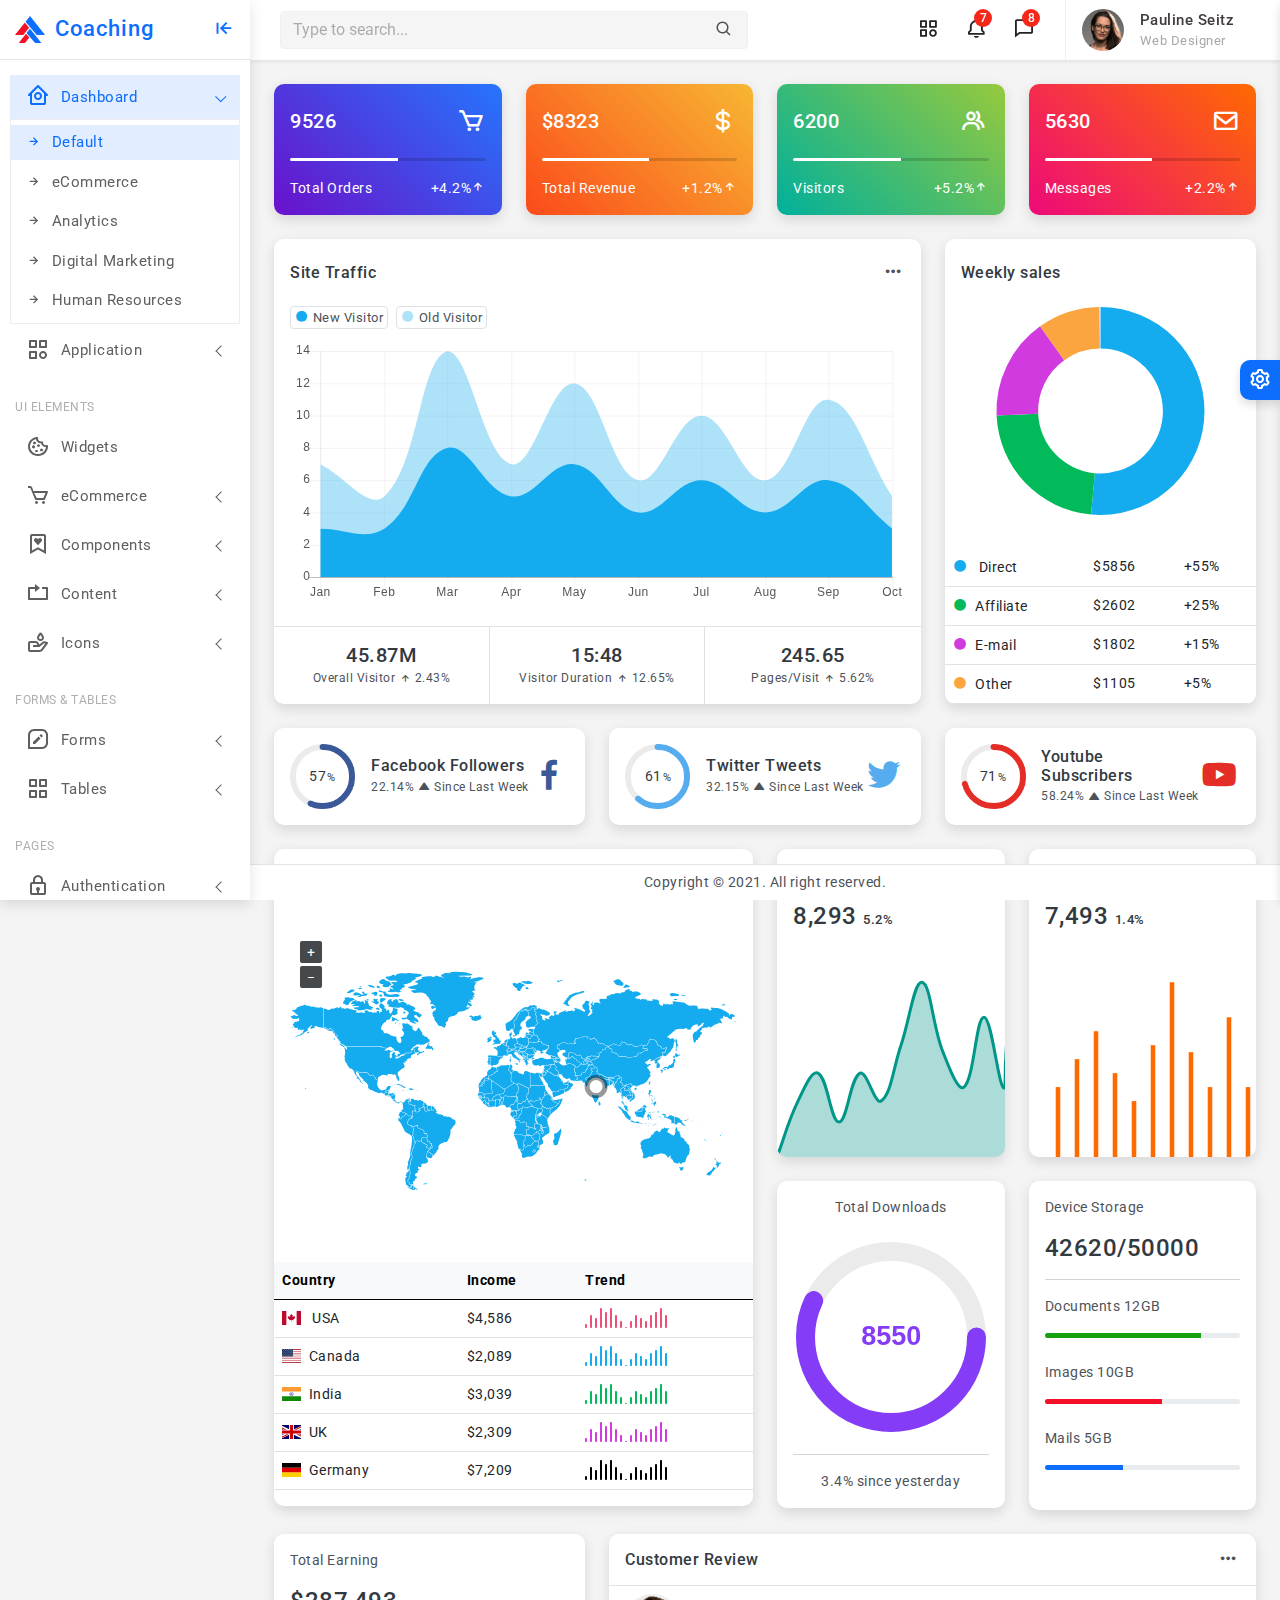
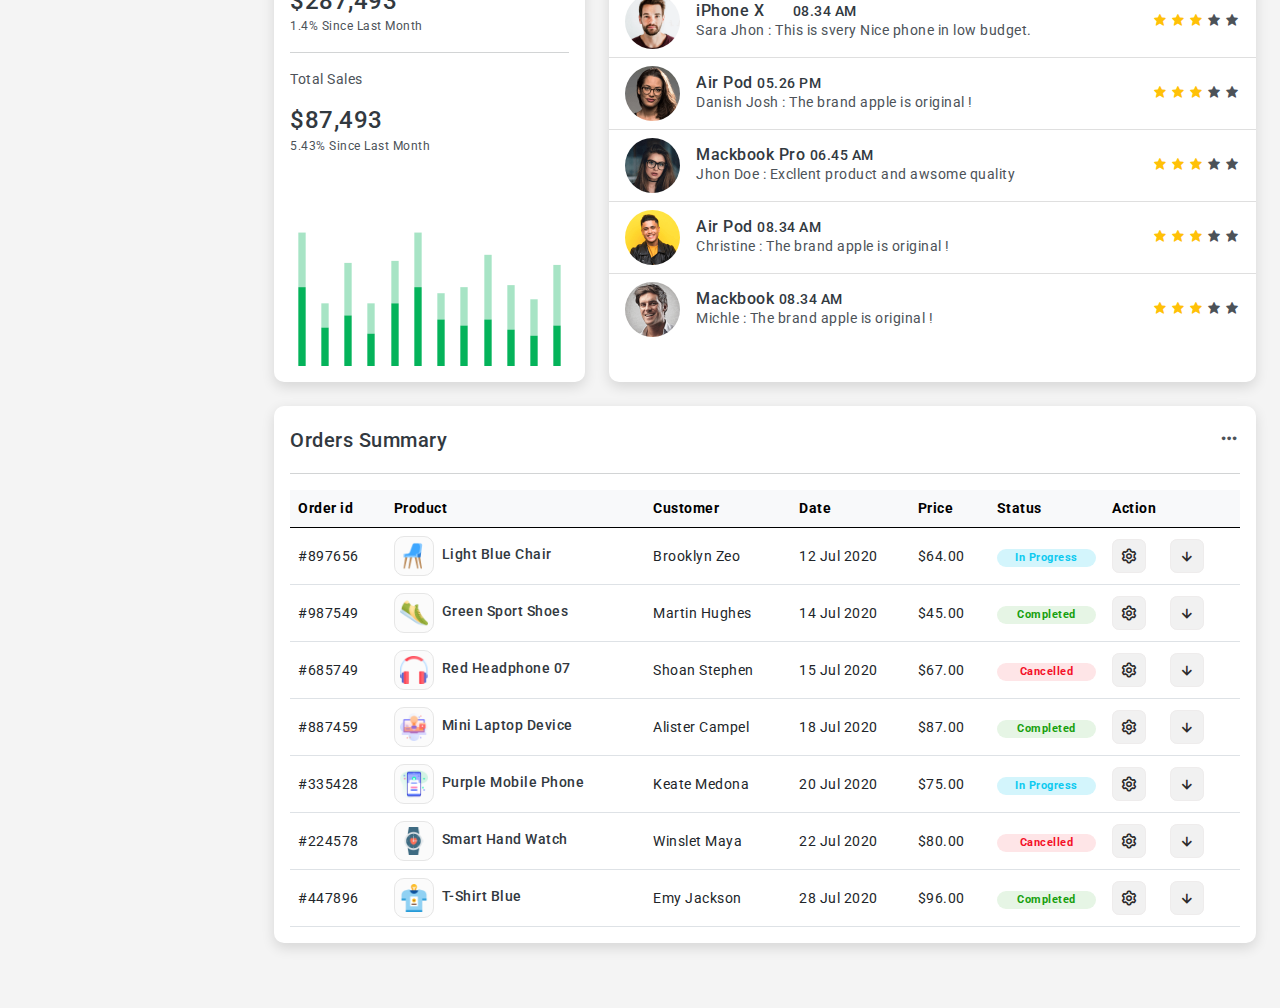
==== commit bb283ca8: "Update index.html" ====
--- a/index.html
+++ b/index.html
@@ -1421,70 +1421,6 @@
 				<input class="form-check-input" type="radio" id="minimaltheme" name="flexRadioDefault">
 				<label class="form-check-label" for="minimaltheme">Minimal Theme</label>
 			</div>
-			<hr/>
-			<h6 class="mb-0">Header Colors</h6>
-			<hr/>
-			<div class="header-colors-indigators">
-				<div class="row row-cols-auto g-3">
-					<div class="col">
-						<div class="indigator headercolor1" id="headercolor1"></div>
-					</div>
-					<div class="col">
-						<div class="indigator headercolor2" id="headercolor2"></div>
-					</div>
-					<div class="col">
-						<div class="indigator headercolor3" id="headercolor3"></div>
-					</div>
-					<div class="col">
-						<div class="indigator headercolor4" id="headercolor4"></div>
-					</div>
-					<div class="col">
-						<div class="indigator headercolor5" id="headercolor5"></div>
-					</div>
-					<div class="col">
-						<div class="indigator headercolor6" id="headercolor6"></div>
-					</div>
-					<div class="col">
-						<div class="indigator headercolor7" id="headercolor7"></div>
-					</div>
-					<div class="col">
-						<div class="indigator headercolor8" id="headercolor8"></div>
-					</div>
-				</div>
-			</div>
-
-			<hr/>
-			<h6 class="mb-0">Sidebar Backgrounds</h6>
-			<hr/>
-			<div class="header-colors-indigators">
-				<div class="row row-cols-auto g-3">
-					<div class="col">
-						<div class="indigator sidebarcolor1" id="sidebarcolor1"></div>
-					</div>
-					<div class="col">
-						<div class="indigator sidebarcolor2" id="sidebarcolor2"></div>
-					</div>
-					<div class="col">
-						<div class="indigator sidebarcolor3" id="sidebarcolor3"></div>
-					</div>
-					<div class="col">
-						<div class="indigator sidebarcolor4" id="sidebarcolor4"></div>
-					</div>
-					<div class="col">
-						<div class="indigator sidebarcolor5" id="sidebarcolor5"></div>
-					</div>
-					<div class="col">
-						<div class="indigator sidebarcolor6" id="sidebarcolor6"></div>
-					</div>
-					<div class="col">
-						<div class="indigator sidebarcolor7" id="sidebarcolor7"></div>
-					</div>
-					<div class="col">
-						<div class="indigator sidebarcolor8" id="sidebarcolor8"></div>
-					</div>
-				</div>
-			</div>
-
 		</div>
 	</div>
 	<!--end switcher-->
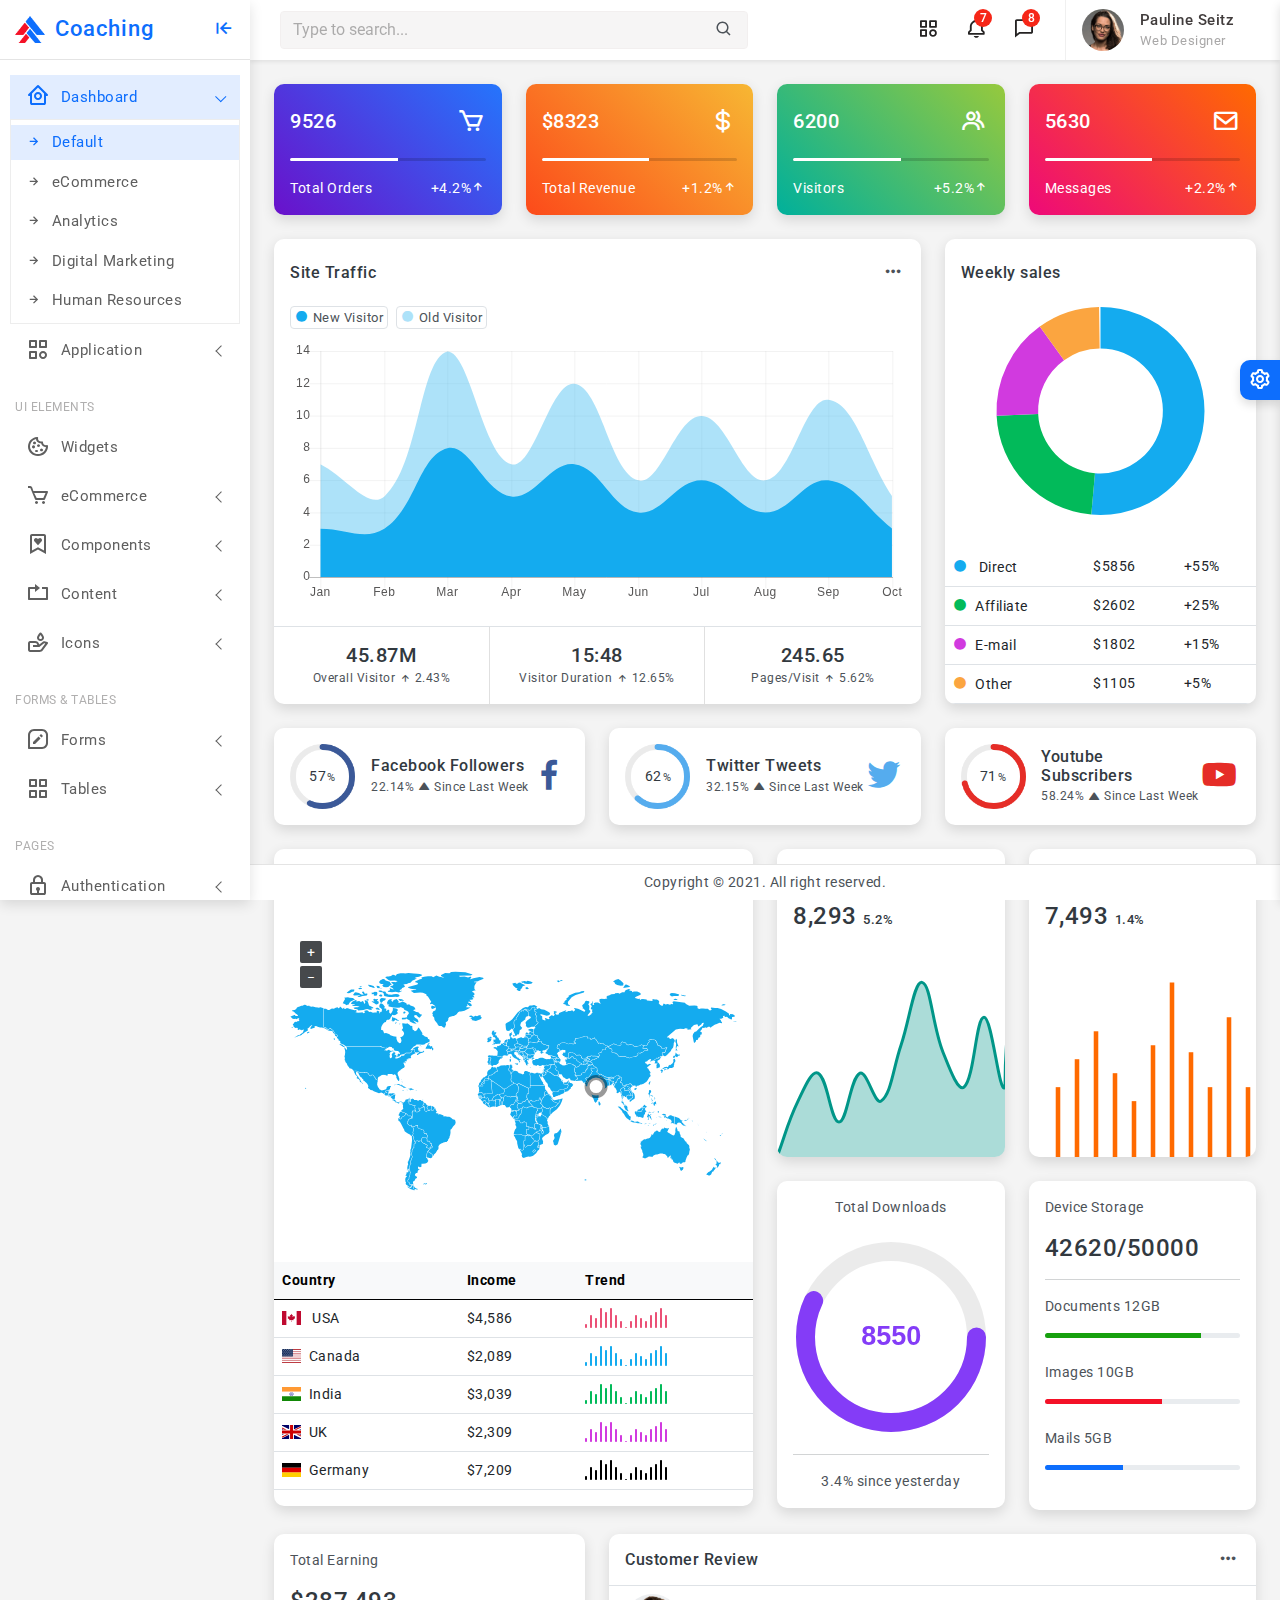
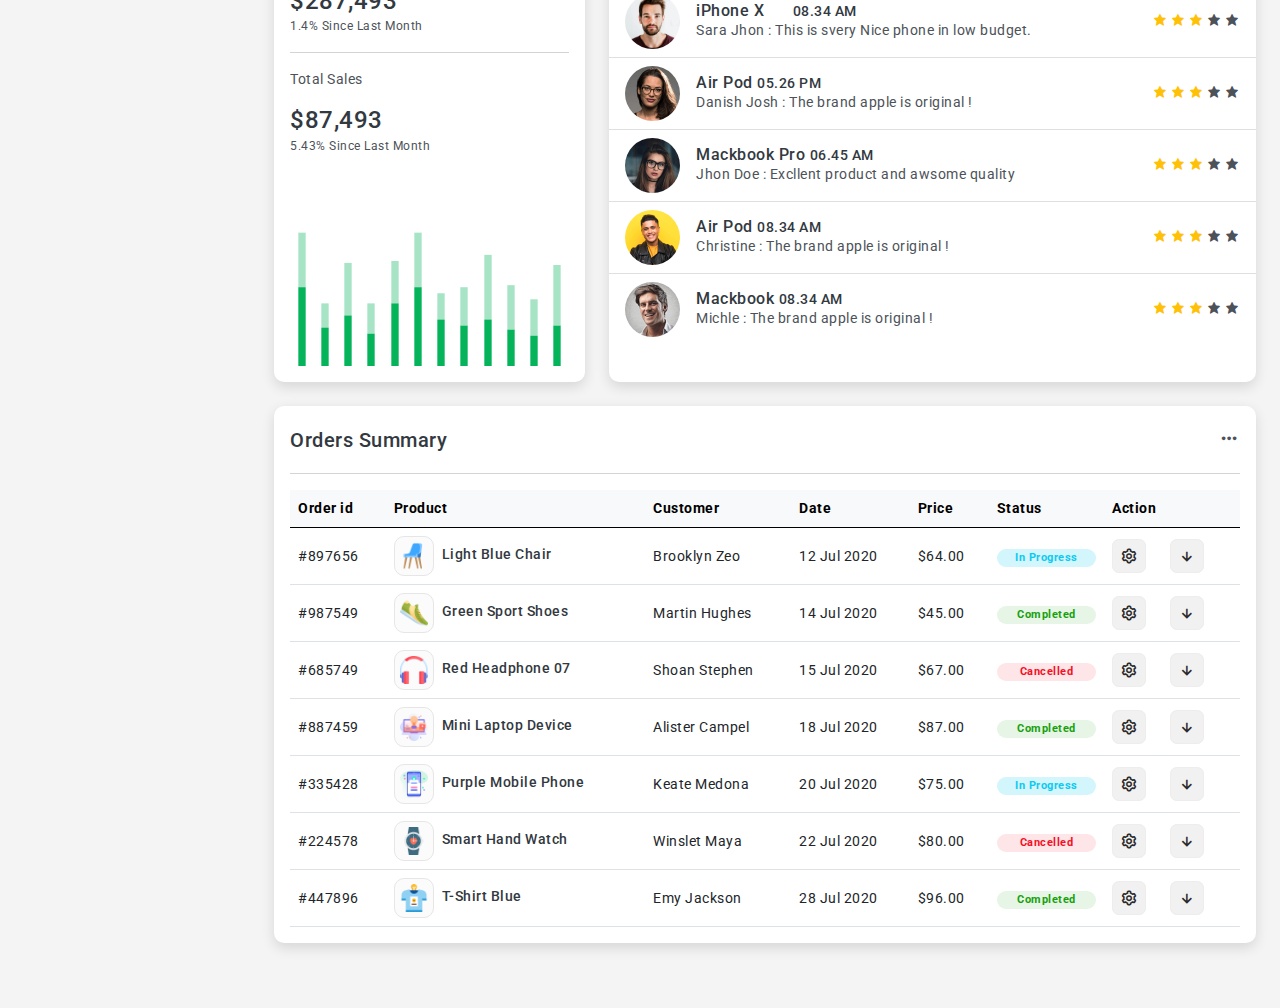
==== commit 5f1de287: "Update index.html" ====
--- a/index.html
+++ b/index.html
@@ -705,7 +705,7 @@
 							<li>
 								<div class="dropdown-divider mb-0"></div>
 							</li>
-							<li><a class="dropdown-item" href="javascript:;"><i class='bx bx-log-out-circle'></i><span>Logout</span></a>
+							<li><a class="dropdown-item" href="authentication-signin.html"><i class='bx bx-log-out-circle'></i><span>Logout</span></a>
 							</li>
 						</ul>
 					</div>
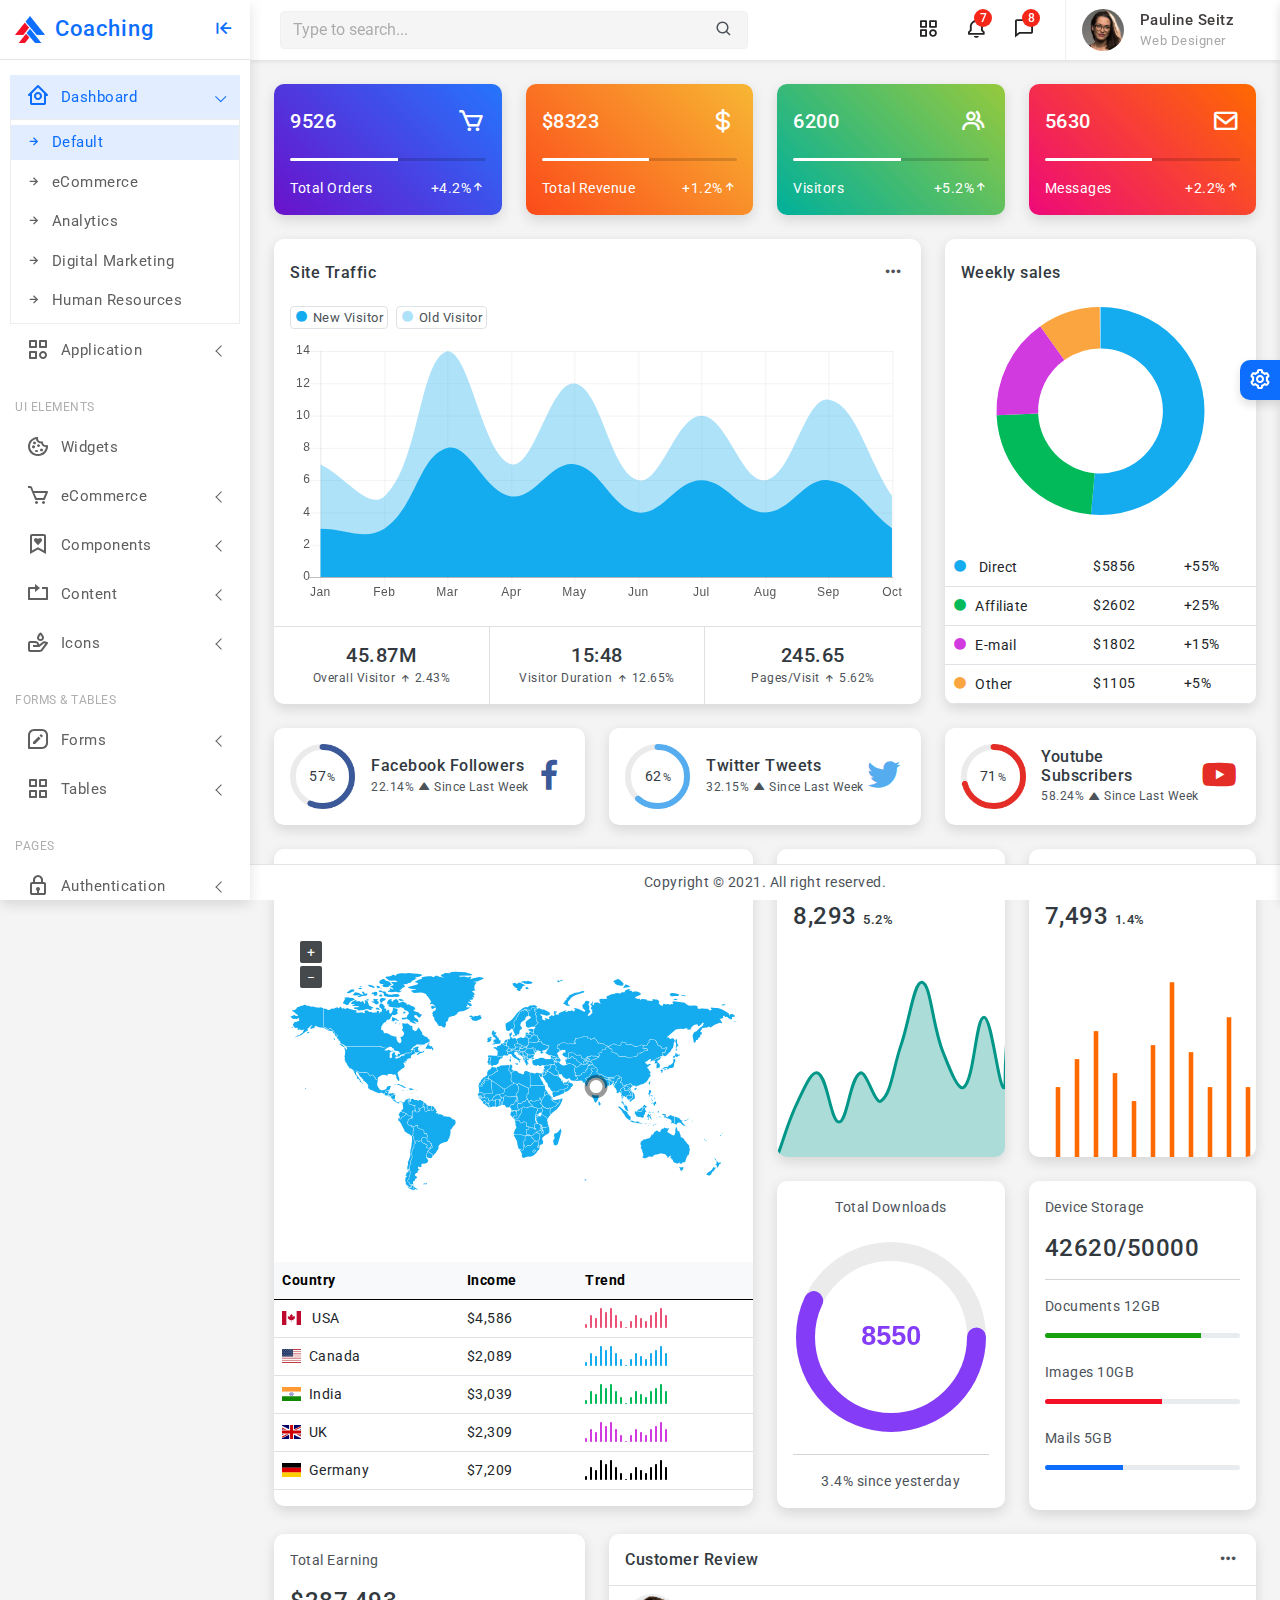
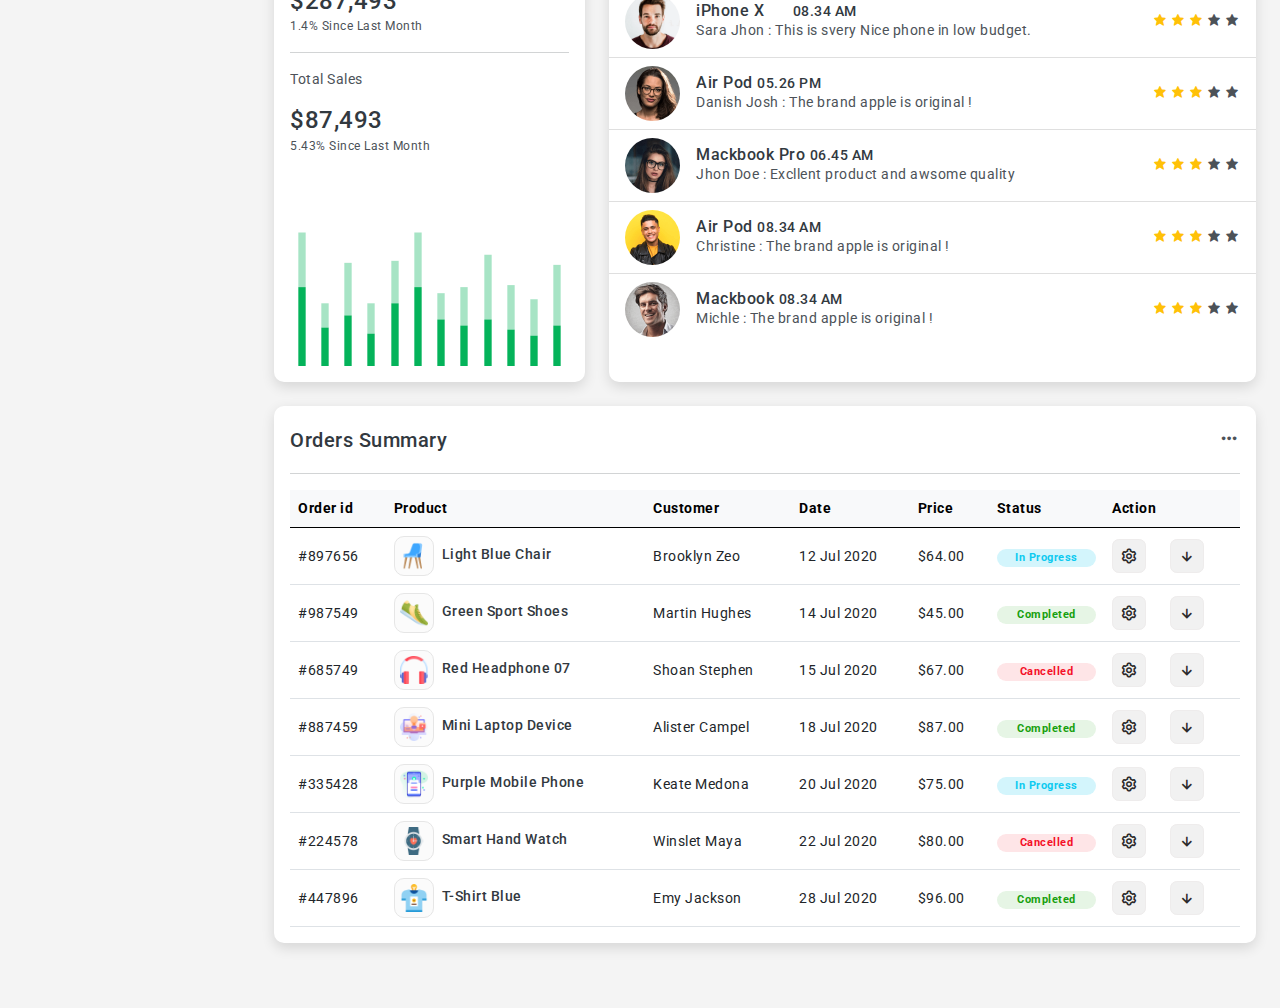
==== commit 3c795af0: "Update index.html" ====
--- a/index.html
+++ b/index.html
@@ -1410,11 +1410,7 @@
 				<div class="form-check">
 					<input class="form-check-input" type="radio" name="flexRadioDefault" id="darkmode">
 					<label class="form-check-label" for="darkmode">Dark</label>
-				</div>
-				<div class="form-check">
-					<input class="form-check-input" type="radio" name="flexRadioDefault" id="semidark">
-					<label class="form-check-label" for="semidark">Semi Dark</label>
-				</div>
+				</div>				
 			</div>
 			<hr/>
 			<div class="form-check">
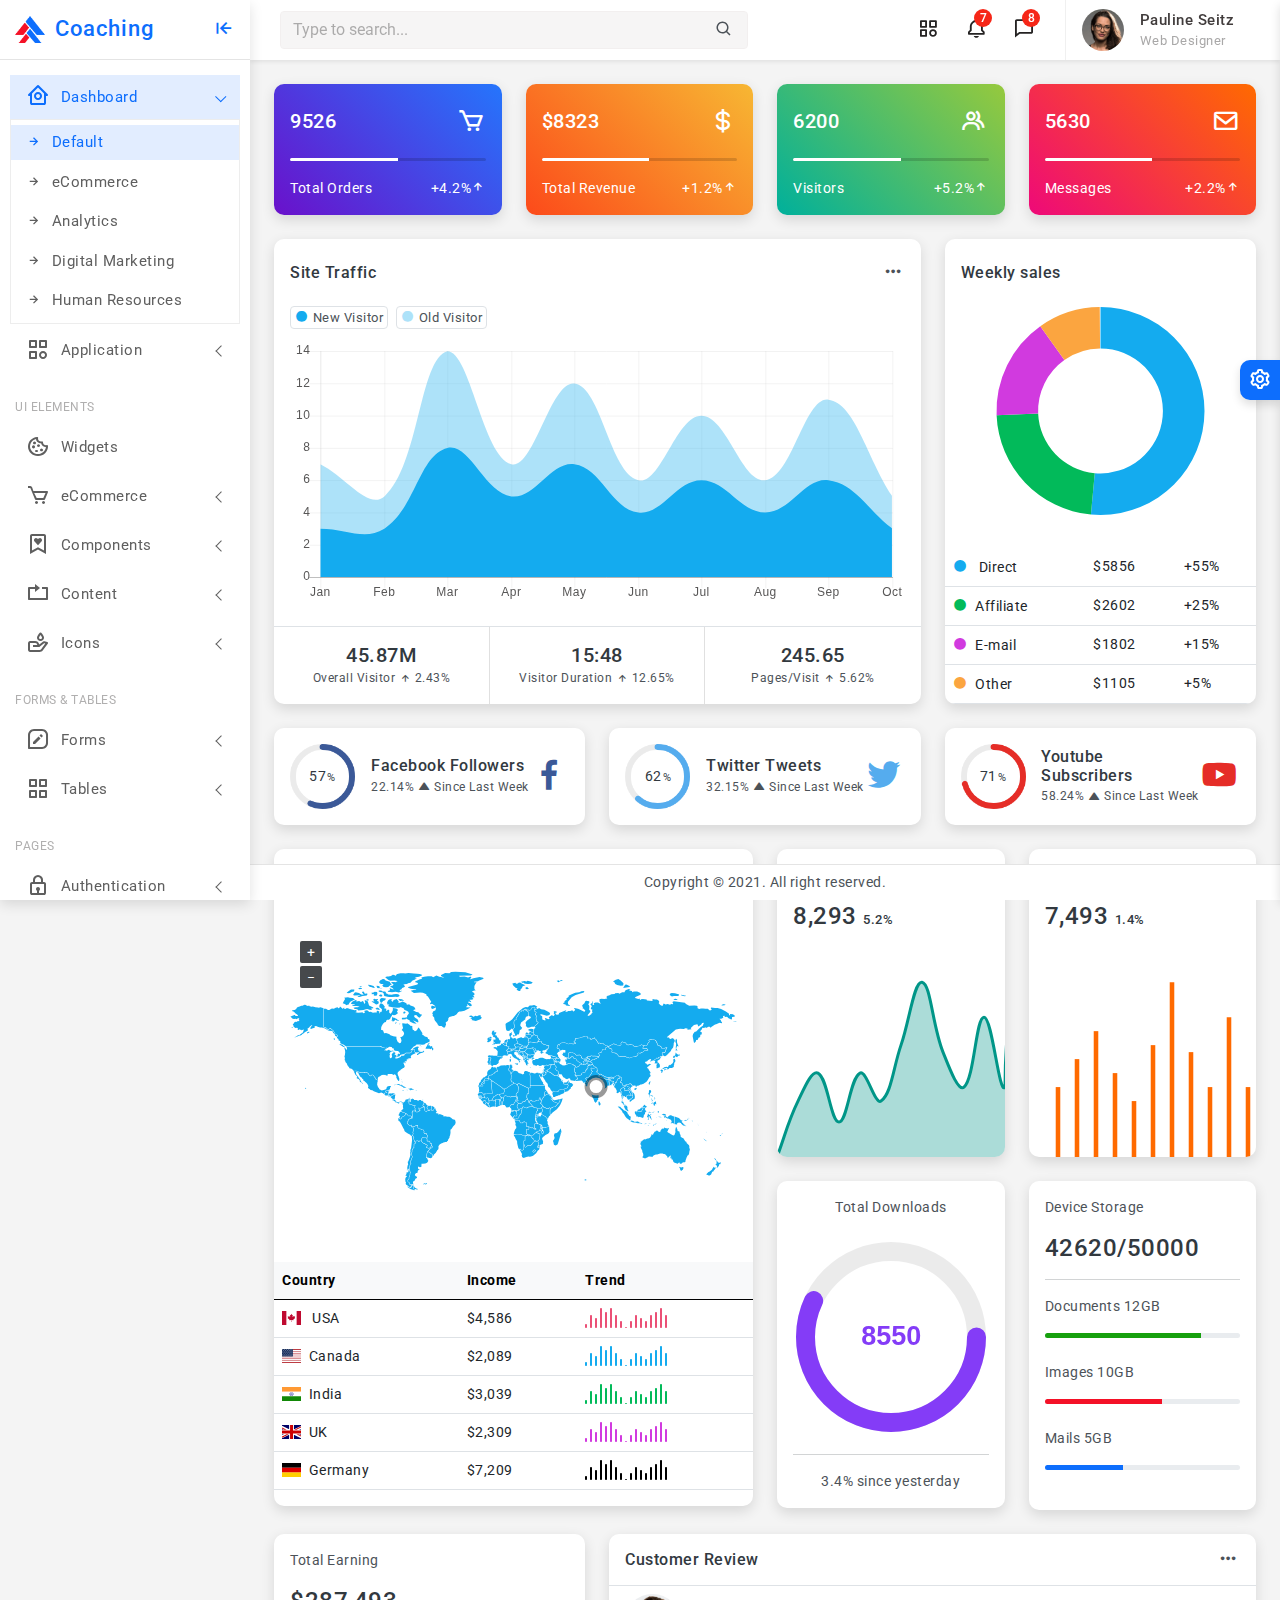
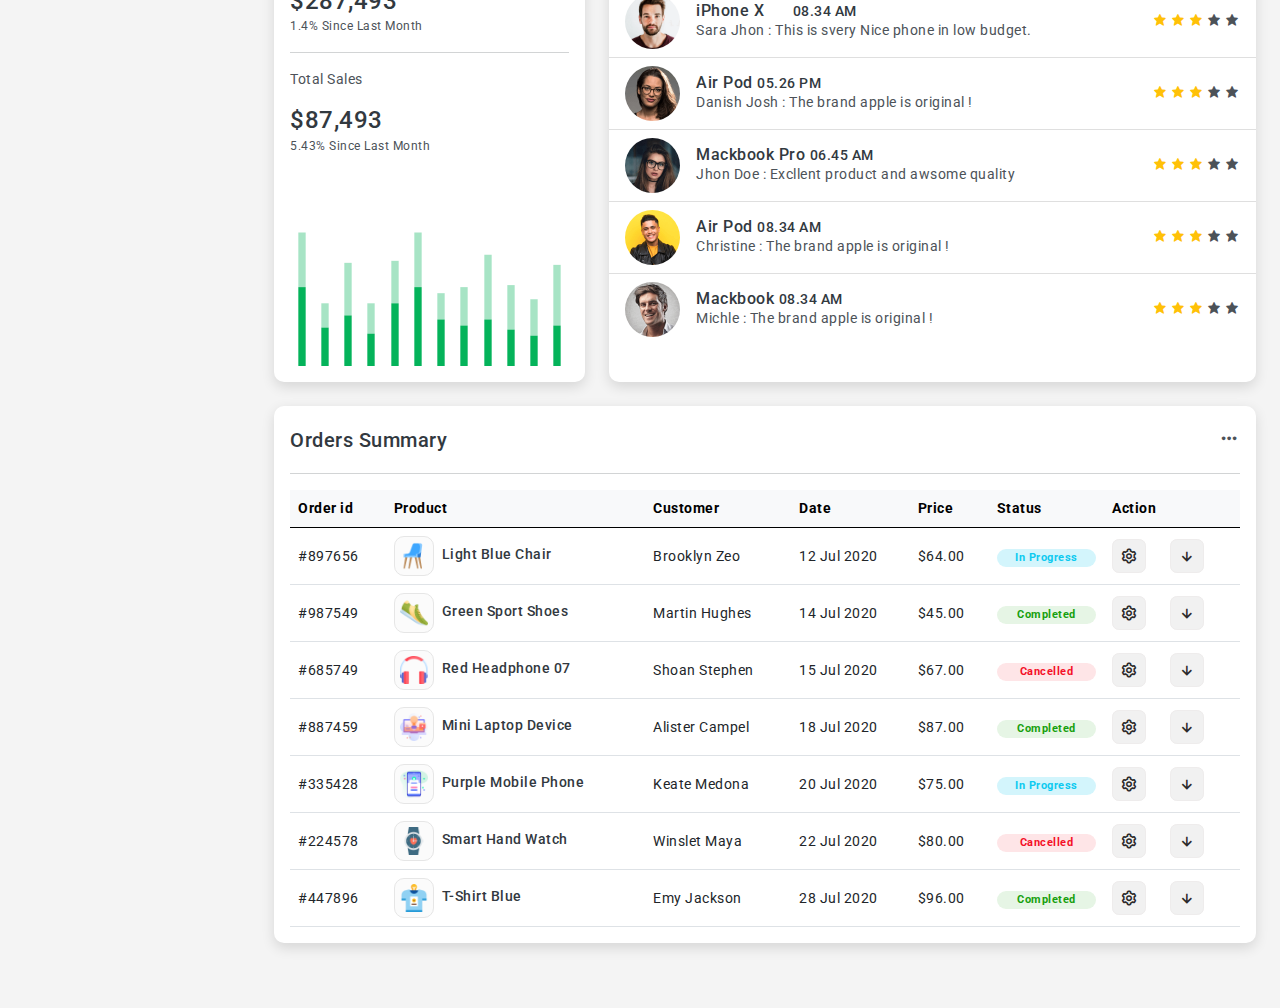
==== commit 92c3e9a8: "Update index.html" ====
--- a/index.html
+++ b/index.html
@@ -1413,10 +1413,6 @@
 				</div>				
 			</div>
 			<hr/>
-			<div class="form-check">
-				<input class="form-check-input" type="radio" id="minimaltheme" name="flexRadioDefault">
-				<label class="form-check-label" for="minimaltheme">Minimal Theme</label>
-			</div>
 		</div>
 	</div>
 	<!--end switcher-->
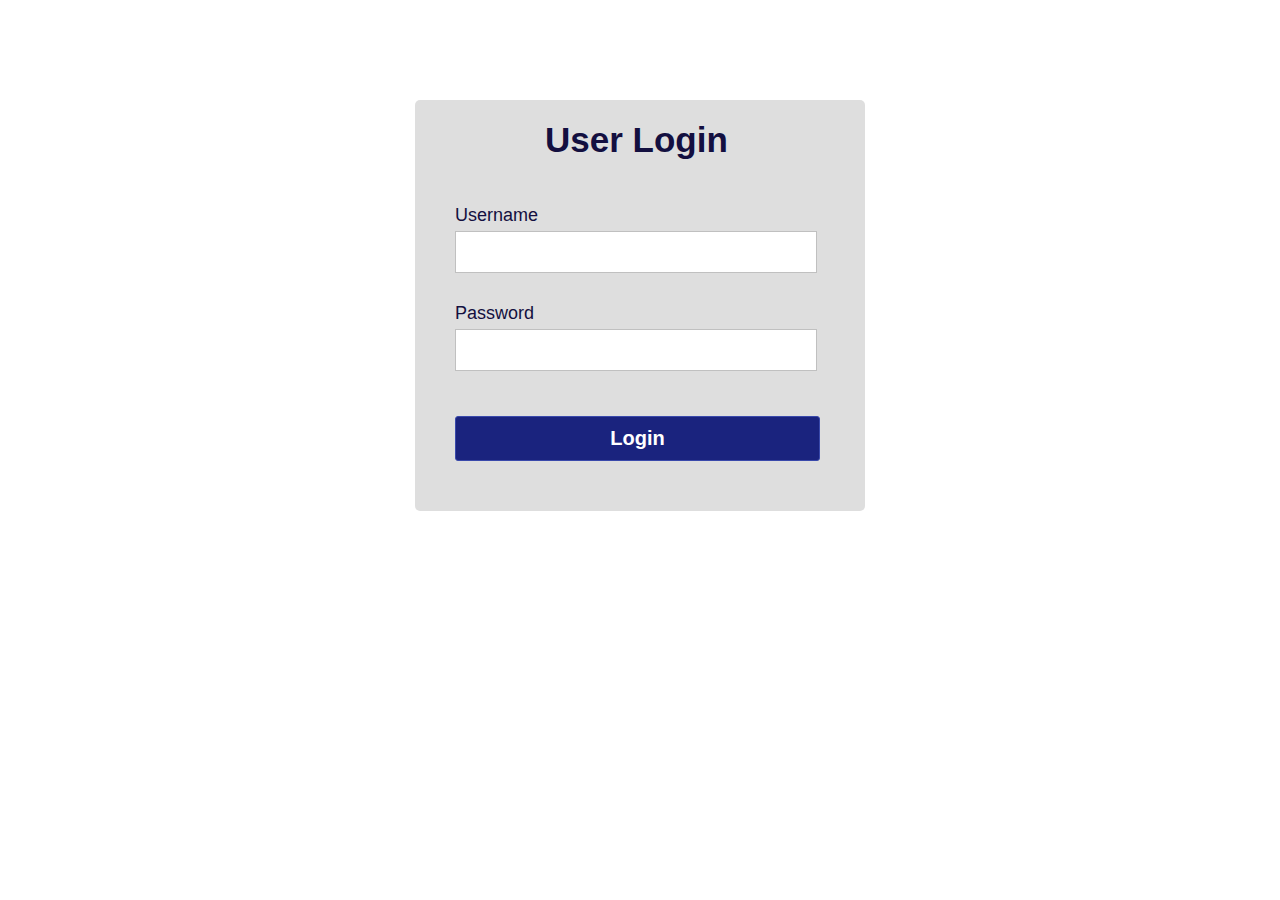
==== commit 836476de: "new" ====
--- a/index.html
+++ b/index.html
@@ -1,1443 +1,24 @@
-<!doctype html>
+<!DOCTYPE html>
 <html lang="en">
-
 <head>
-	<!-- Required meta tags -->
-	<meta charset="utf-8">
-	<meta name="viewport" content="width=device-width, initial-scale=1">
-	<!--favicon-->
-	<link rel="icon" href="assets/images/favicon-32x32.png" type="image/png" />
-	<!--plugins-->
-	<link href="assets/plugins/vectormap/jquery-jvectormap-2.0.2.css" rel="stylesheet"/>
-	<link href="assets/plugins/simplebar/css/simplebar.css" rel="stylesheet" />
-	<link href="assets/plugins/perfect-scrollbar/css/perfect-scrollbar.css" rel="stylesheet" />
-	<link href="assets/plugins/metismenu/css/metisMenu.min.css" rel="stylesheet" />
-	<!-- loader-->
-	<link href="assets/css/pace.min.css" rel="stylesheet" />
-	<script src="assets/js/pace.min.js"></script>
-	<!-- Bootstrap CSS -->
-	<link href="assets/css/bootstrap.min.css" rel="stylesheet">
-	<link href="assets/css/app.css" rel="stylesheet">
-	<link href="assets/css/icons.css" rel="stylesheet">
-	<!-- Theme Style CSS -->
-	<link rel="stylesheet" href="assets/css/dark-theme.css" />
-	<title>Coaching Management</title>
+	<meta charset="UTF-8">
+	<title>Validated Login Form</title>
+	<link rel="stylesheet" href="style.css">
+	<script type="text/javascript" href="login.js"></script>
 </head>
-
 <body>
-	<!--wrapper-->
-	<div class="wrapper">
-		<!--sidebar wrapper -->
-		<div class="sidebar-wrapper" data-simplebar="true">
-			<div class="sidebar-header">
-				<div>
-					<img src="assets/images/logo-icon.png" class="logo-icon" alt="logo icon">
-				</div>
-				<div>
-					<h4 class="logo-text">Coaching </h4>
-				</div>
-				<div class="toggle-icon ms-auto"><i class='bx bx-arrow-to-left'></i>
-				</div>
-			</div>
-			<!--navigation-->
-			<ul class="metismenu" id="menu">
-				<li>
-					<a href="javascript:;" class="has-arrow">
-						<div class="parent-icon"><i class='bx bx-home-circle'></i>
-						</div>
-						<div class="menu-title">Dashboard</div>
-					</a>
-					<ul>
-						<li> <a href="index.html"><i class="bx bx-right-arrow-alt"></i>Default</a>
-						</li>
-						<li> <a href="dashboard-eCommerce.html"><i class="bx bx-right-arrow-alt"></i>eCommerce</a>
-						</li>
-						<li> <a href="dashboard-analytics.html"><i class="bx bx-right-arrow-alt"></i>Analytics</a>
-						</li>
-						<li> <a href="dashboard-digital-marketing.html"><i class="bx bx-right-arrow-alt"></i>Digital Marketing</a>
-						</li>
-						<li> <a href="dashboard-human-resources.html"><i class="bx bx-right-arrow-alt"></i>Human Resources</a>
-						</li>
-					</ul>
-				</li>
-				<li>
-					<a href="javascript:;" class="has-arrow">
-						<div class="parent-icon"><i class="bx bx-category"></i>
-						</div>
-						<div class="menu-title">Application</div>
-					</a>
-					<ul>
-						<li> <a href="app-emailbox.html"><i class="bx bx-right-arrow-alt"></i>Email</a>
-						</li>
-						<li> <a href="app-chat-box.html"><i class="bx bx-right-arrow-alt"></i>Chat Box</a>
-						</li>
-						<li> <a href="app-file-manager.html"><i class="bx bx-right-arrow-alt"></i>File Manager</a>
-						</li>
-						<li> <a href="app-contact-list.html"><i class="bx bx-right-arrow-alt"></i>Contatcs</a>
-						</li>
-						<li> <a href="app-to-do.html"><i class="bx bx-right-arrow-alt"></i>Todo List</a>
-						</li>
-						<li> <a href="app-invoice.html"><i class="bx bx-right-arrow-alt"></i>Invoice</a>
-						</li>
-						<li> <a href="app-fullcalender.html"><i class="bx bx-right-arrow-alt"></i>Calendar</a>
-						</li>
-					</ul>
-				</li>
-				<li class="menu-label">UI Elements</li>
-				<li>
-					<a href="widgets.html">
-						<div class="parent-icon"><i class='bx bx-cookie'></i>
-						</div>
-						<div class="menu-title">Widgets</div>
-					</a>
-				</li>
-				<li>
-					<a href="javascript:;" class="has-arrow">
-						<div class="parent-icon"><i class='bx bx-cart'></i>
-						</div>
-						<div class="menu-title">eCommerce</div>
-					</a>
-					<ul>
-						<li> <a href="ecommerce-products.html"><i class="bx bx-right-arrow-alt"></i>Products</a>
-						</li>
-						<li> <a href="ecommerce-products-details.html"><i class="bx bx-right-arrow-alt"></i>Product Details</a>
-						</li>
-						<li> <a href="ecommerce-add-new-products.html"><i class="bx bx-right-arrow-alt"></i>Add New Products</a>
-						</li>
-						<li> <a href="ecommerce-orders.html"><i class="bx bx-right-arrow-alt"></i>Orders</a>
-						</li>
-					</ul>
-				</li>
-				<li>
-					<a class="has-arrow" href="javascript:;">
-						<div class="parent-icon"><i class='bx bx-bookmark-heart'></i>
-						</div>
-						<div class="menu-title">Components</div>
-					</a>
-					<ul>
-						<li> <a href="component-alerts.html"><i class="bx bx-right-arrow-alt"></i>Alerts</a>
-						</li>
-						<li> <a href="component-accordions.html"><i class="bx bx-right-arrow-alt"></i>Accordions</a>
-						</li>
-						<li> <a href="component-badges.html"><i class="bx bx-right-arrow-alt"></i>Badges</a>
-						</li>
-						<li> <a href="component-buttons.html"><i class="bx bx-right-arrow-alt"></i>Buttons</a>
-						</li>
-						<li> <a href="component-cards.html"><i class="bx bx-right-arrow-alt"></i>Cards</a>
-						</li>
-						<li> <a href="component-carousels.html"><i class="bx bx-right-arrow-alt"></i>Carousels</a>
-						</li>
-						<li> <a href="component-list-groups.html"><i class="bx bx-right-arrow-alt"></i>List Groups</a>
-						</li>
-						<li> <a href="component-media-object.html"><i class="bx bx-right-arrow-alt"></i>Media Objects</a>
-						</li>
-						<li> <a href="component-modals.html"><i class="bx bx-right-arrow-alt"></i>Modals</a>
-						</li>
-						<li> <a href="component-navs-tabs.html"><i class="bx bx-right-arrow-alt"></i>Navs & Tabs</a>
-						</li>
-						<li> <a href="component-navbar.html"><i class="bx bx-right-arrow-alt"></i>Navbar</a>
-						</li>
-						<li> <a href="component-paginations.html"><i class="bx bx-right-arrow-alt"></i>Pagination</a>
-						</li>
-						<li> <a href="component-popovers-tooltips.html"><i class="bx bx-right-arrow-alt"></i>Popovers & Tooltips</a>
-						</li>
-						<li> <a href="component-progress-bars.html"><i class="bx bx-right-arrow-alt"></i>Progress</a>
-						</li>
-						<li> <a href="component-spinners.html"><i class="bx bx-right-arrow-alt"></i>Spinners</a>
-						</li>
-						<li> <a href="component-notifications.html"><i class="bx bx-right-arrow-alt"></i>Notifications</a>
-						</li>
-						<li> <a href="component-avtars-chips.html"><i class="bx bx-right-arrow-alt"></i>Avatrs & Chips</a>
-						</li>
-					</ul>
-				</li>
-				<li>
-					<a class="has-arrow" href="javascript:;">
-						<div class="parent-icon"><i class="bx bx-repeat"></i>
-						</div>
-						<div class="menu-title">Content</div>
-					</a>
-					<ul>
-						<li> <a href="content-grid-system.html"><i class="bx bx-right-arrow-alt"></i>Grid System</a>
-						</li>
-						<li> <a href="content-typography.html"><i class="bx bx-right-arrow-alt"></i>Typography</a>
-						</li>
-						<li> <a href="content-text-utilities.html"><i class="bx bx-right-arrow-alt"></i>Text Utilities</a>
-						</li>
-					</ul>
-				</li>
-				<li>
-					<a class="has-arrow" href="javascript:;">
-						<div class="parent-icon"> <i class="bx bx-donate-blood"></i>
-						</div>
-						<div class="menu-title">Icons</div>
-					</a>
-					<ul>
-						<li> <a href="icons-line-icons.html"><i class="bx bx-right-arrow-alt"></i>Line Icons</a>
-						</li>
-						<li> <a href="icons-boxicons.html"><i class="bx bx-right-arrow-alt"></i>Boxicons</a>
-						</li>
-						<li> <a href="icons-feather-icons.html"><i class="bx bx-right-arrow-alt"></i>Feather Icons</a>
-						</li>
-					</ul>
-				</li>
-				<li class="menu-label">Forms & Tables</li>
-				<li>
-					<a class="has-arrow" href="javascript:;">
-						<div class="parent-icon"><i class='bx bx-message-square-edit'></i>
-						</div>
-						<div class="menu-title">Forms</div>
-					</a>
-					<ul>
-						<li> <a href="form-elements.html"><i class="bx bx-right-arrow-alt"></i>Form Elements</a>
-						</li>
-						<li> <a href="form-input-group.html"><i class="bx bx-right-arrow-alt"></i>Input Groups</a>
-						</li>
-						<li> <a href="form-layouts.html"><i class="bx bx-right-arrow-alt"></i>Forms Layouts</a>
-						</li>
-						<li> <a href="form-validations.html"><i class="bx bx-right-arrow-alt"></i>Form Validation</a>
-						</li>
-						<li> <a href="form-wizard.html"><i class="bx bx-right-arrow-alt"></i>Form Wizard</a>
-						</li>
-						<li> <a href="form-text-editor.html"><i class="bx bx-right-arrow-alt"></i>Text Editor</a>
-						</li>
-						<li> <a href="form-file-upload.html"><i class="bx bx-right-arrow-alt"></i>File Upload</a>
-						</li>
-						<li> <a href="form-date-time-pickes.html"><i class="bx bx-right-arrow-alt"></i>Date Pickers</a>
-						</li>
-						<li> <a href="form-select2.html"><i class="bx bx-right-arrow-alt"></i>Select2</a>
-						</li>
-					</ul>
-				</li>
-				<li>
-					<a class="has-arrow" href="javascript:;">
-						<div class="parent-icon"><i class="bx bx-grid-alt"></i>
-						</div>
-						<div class="menu-title">Tables</div>
-					</a>
-					<ul>
-						<li> <a href="table-basic-table.html"><i class="bx bx-right-arrow-alt"></i>Basic Table</a>
-						</li>
-						<li> <a href="table-datatable.html"><i class="bx bx-right-arrow-alt"></i>Data Table</a>
-						</li>
-					</ul>
-				</li>
-				<li class="menu-label">Pages</li>
-				<li>
-					<a class="has-arrow" href="javascript:;">
-						<div class="parent-icon"><i class="bx bx-lock"></i>
-						</div>
-						<div class="menu-title">Authentication</div>
-					</a>
-					<ul>
-						<li> <a href="authentication-signin.html" target="_blank"><i class="bx bx-right-arrow-alt"></i>Sign In</a>
-						</li>
-						<li> <a href="authentication-signup.html" target="_blank"><i class="bx bx-right-arrow-alt"></i>Sign Up</a>
-						</li>
-						<li> <a href="authentication-signin-with-header-footer.html" target="_blank"><i class="bx bx-right-arrow-alt"></i>Sign In with Header & Footer</a>
-						</li>
-						<li> <a href="authentication-signup-with-header-footer.html" target="_blank"><i class="bx bx-right-arrow-alt"></i>Sign Up with Header & Footer</a>
-						</li>
-						<li> <a href="authentication-forgot-password.html" target="_blank"><i class="bx bx-right-arrow-alt"></i>Forgot Password</a>
-						</li>
-						<li> <a href="authentication-reset-password.html" target="_blank"><i class="bx bx-right-arrow-alt"></i>Reset Password</a>
-						</li>
-						<li> <a href="authentication-lock-screen.html" target="_blank"><i class="bx bx-right-arrow-alt"></i>Lock Screen</a>
-						</li>
-					</ul>
-				</li>
-				<li>
-					<a href="user-profile.html">
-						<div class="parent-icon"><i class="bx bx-user-circle"></i>
-						</div>
-						<div class="menu-title">User Profile</div>
-					</a>
-				</li>
-				<li>
-					<a href="timeline.html">
-						<div class="parent-icon"> <i class="bx bx-video-recording"></i>
-						</div>
-						<div class="menu-title">Timeline</div>
-					</a>
-				</li>
-				<li>
-					<a class="has-arrow" href="javascript:;">
-						<div class="parent-icon"><i class="bx bx-error"></i>
-						</div>
-						<div class="menu-title">Errors</div>
-					</a>
-					<ul>
-						<li> <a href="errors-404-error.html" target="_blank"><i class="bx bx-right-arrow-alt"></i>404 Error</a>
-						</li>
-						<li> <a href="errors-500-error.html" target="_blank"><i class="bx bx-right-arrow-alt"></i>500 Error</a>
-						</li>
-						<li> <a href="errors-coming-soon.html" target="_blank"><i class="bx bx-right-arrow-alt"></i>Coming Soon</a>
-						</li>
-						<li> <a href="error-blank-page.html" target="_blank"><i class="bx bx-right-arrow-alt"></i>Blank Page</a>
-						</li>
-					</ul>
-				</li>
-				<li>
-					<a href="faq.html">
-						<div class="parent-icon"><i class="bx bx-help-circle"></i>
-						</div>
-						<div class="menu-title">FAQ</div>
-					</a>
-				</li>
-				<li>
-					<a href="pricing-table.html">
-						<div class="parent-icon"><i class="bx bx-diamond"></i>
-						</div>
-						<div class="menu-title">Pricing</div>
-					</a>
-				</li>
-				<li class="menu-label">Charts & Maps</li>
-				<li>
-					<a class="has-arrow" href="javascript:;">
-						<div class="parent-icon"><i class="bx bx-line-chart"></i>
-						</div>
-						<div class="menu-title">Charts</div>
-					</a>
-					<ul>
-						<li> <a href="charts-apex-chart.html"><i class="bx bx-right-arrow-alt"></i>Apex</a>
-						</li>
-						<li> <a href="charts-chartjs.html"><i class="bx bx-right-arrow-alt"></i>Chartjs</a>
-						</li>
-						<li> <a href="charts-highcharts.html"><i class="bx bx-right-arrow-alt"></i>Highcharts</a>
-						</li>
-					</ul>
-				</li>
-				<li>
-					<a class="has-arrow" href="javascript:;">
-						<div class="parent-icon"><i class="bx bx-map-alt"></i>
-						</div>
-						<div class="menu-title">Maps</div>
-					</a>
-					<ul>
-						<li> <a href="map-google-maps.html"><i class="bx bx-right-arrow-alt"></i>Google Maps</a>
-						</li>
-						<li> <a href="map-vector-maps.html"><i class="bx bx-right-arrow-alt"></i>Vector Maps</a>
-						</li>
-					</ul>
-				</li>
-				<li class="menu-label">Others</li>
-				<li>
-					<a class="has-arrow" href="javascript:;">
-						<div class="parent-icon"><i class="bx bx-menu"></i>
-						</div>
-						<div class="menu-title">Menu Levels</div>
-					</a>
-					<ul>
-						<li> <a class="has-arrow" href="javascript:;"><i class="bx bx-right-arrow-alt"></i>Level One</a>
-							<ul>
-								<li> <a class="has-arrow" href="javascript:;"><i class="bx bx-right-arrow-alt"></i>Level Two</a>
-									<ul>
-										<li> <a href="javascript:;"><i class="bx bx-right-arrow-alt"></i>Level Three</a>
-										</li>
-									</ul>
-								</li>
-							</ul>
-						</li>
-					</ul>
-				</li>
-				<li>
-					<a href="https://codervent.com/rukada/documentation/index.html" target="_blank">
-						<div class="parent-icon"><i class="bx bx-folder"></i>
-						</div>
-						<div class="menu-title">Documentation</div>
-					</a>
-				</li>
-				<li>
-					<a href="https://themeforest.net/user/codervent" target="_blank">
-						<div class="parent-icon"><i class="bx bx-support"></i>
-						</div>
-						<div class="menu-title">Support</div>
-					</a>
-				</li>
-			</ul>
-			<!--end navigation-->
-		</div>
-		<!--end sidebar wrapper -->
-		<!--start header -->
-		<header>
-			<div class="topbar d-flex align-items-center">
-				<nav class="navbar navbar-expand">
-					<div class="mobile-toggle-menu"><i class='bx bx-menu'></i>
-					</div>
-					<div class="search-bar flex-grow-1">
-						<div class="position-relative search-bar-box">
-							<input type="text" class="form-control search-control" placeholder="Type to search..."> <span class="position-absolute top-50 search-show translate-middle-y"><i class='bx bx-search'></i></span>
-							<span class="position-absolute top-50 search-close translate-middle-y"><i class='bx bx-x'></i></span>
-						</div>
-					</div>
-					<div class="top-menu ms-auto">
-						<ul class="navbar-nav align-items-center">
-							<li class="nav-item mobile-search-icon">
-								<a class="nav-link" href="#">	<i class='bx bx-search'></i>
-								</a>
-							</li>
-							<li class="nav-item dropdown dropdown-large">
-								<a class="nav-link dropdown-toggle dropdown-toggle-nocaret" href="#" role="button" data-bs-toggle="dropdown" aria-expanded="false">	<i class='bx bx-category'></i>
-								</a>
-								<div class="dropdown-menu dropdown-menu-end">
-									<div class="row row-cols-3 g-3 p-3">
-										<div class="col text-center">
-											<div class="app-box mx-auto bg-gradient-cosmic text-white"><i class='bx bx-group'></i>
-											</div>
-											<div class="app-title">Teams</div>
-										</div>
-										<div class="col text-center">
-											<div class="app-box mx-auto bg-gradient-burning text-white"><i class='bx bx-atom'></i>
-											</div>
-											<div class="app-title">Projects</div>
-										</div>
-										<div class="col text-center">
-											<div class="app-box mx-auto bg-gradient-lush text-white"><i class='bx bx-shield'></i>
-											</div>
-											<div class="app-title">Tasks</div>
-										</div>
-										<div class="col text-center">
-											<div class="app-box mx-auto bg-gradient-kyoto text-dark"><i class='bx bx-notification'></i>
-											</div>
-											<div class="app-title">Feeds</div>
-										</div>
-										<div class="col text-center">
-											<div class="app-box mx-auto bg-gradient-blues text-dark"><i class='bx bx-file'></i>
-											</div>
-											<div class="app-title">Files</div>
-										</div>
-										<div class="col text-center">
-											<div class="app-box mx-auto bg-gradient-moonlit text-white"><i class='bx bx-filter-alt'></i>
-											</div>
-											<div class="app-title">Alerts</div>
-										</div>
-									</div>
-								</div>
-							</li>
-							<li class="nav-item dropdown dropdown-large">
-								<a class="nav-link dropdown-toggle dropdown-toggle-nocaret position-relative" href="#" role="button" data-bs-toggle="dropdown" aria-expanded="false"> <span class="alert-count">7</span>
-									<i class='bx bx-bell'></i>
-								</a>
-								<div class="dropdown-menu dropdown-menu-end">
-									<a href="javascript:;">
-										<div class="msg-header">
-											<p class="msg-header-title">Notifications</p>
-											<p class="msg-header-clear ms-auto">Marks all as read</p>
-										</div>
-									</a>
-									<div class="header-notifications-list">
-										<a class="dropdown-item" href="javascript:;">
-											<div class="d-flex align-items-center">
-												<div class="notify bg-light-primary text-primary"><i class="bx bx-group"></i>
-												</div>
-												<div class="flex-grow-1">
-													<h6 class="msg-name">New Customers<span class="msg-time float-end">14 Sec
-												ago</span></h6>
-													<p class="msg-info">5 new user registered</p>
-												</div>
-											</div>
-										</a>
-										<a class="dropdown-item" href="javascript:;">
-											<div class="d-flex align-items-center">
-												<div class="notify bg-light-danger text-danger"><i class="bx bx-cart-alt"></i>
-												</div>
-												<div class="flex-grow-1">
-													<h6 class="msg-name">New Orders <span class="msg-time float-end">2 min
-												ago</span></h6>
-													<p class="msg-info">You have recived new orders</p>
-												</div>
-											</div>
-										</a>
-										<a class="dropdown-item" href="javascript:;">
-											<div class="d-flex align-items-center">
-												<div class="notify bg-light-success text-success"><i class="bx bx-file"></i>
-												</div>
-												<div class="flex-grow-1">
-													<h6 class="msg-name">24 PDF File<span class="msg-time float-end">19 min
-												ago</span></h6>
-													<p class="msg-info">The pdf files generated</p>
-												</div>
-											</div>
-										</a>
-										<a class="dropdown-item" href="javascript:;">
-											<div class="d-flex align-items-center">
-												<div class="notify bg-light-warning text-warning"><i class="bx bx-send"></i>
-												</div>
-												<div class="flex-grow-1">
-													<h6 class="msg-name">Time Response <span class="msg-time float-end">28 min
-												ago</span></h6>
-													<p class="msg-info">5.1 min avarage time response</p>
-												</div>
-											</div>
-										</a>
-										<a class="dropdown-item" href="javascript:;">
-											<div class="d-flex align-items-center">
-												<div class="notify bg-light-info text-info"><i class="bx bx-home-circle"></i>
-												</div>
-												<div class="flex-grow-1">
-													<h6 class="msg-name">New Product Approved <span
-												class="msg-time float-end">2 hrs ago</span></h6>
-													<p class="msg-info">Your new product has approved</p>
-												</div>
-											</div>
-										</a>
-										<a class="dropdown-item" href="javascript:;">
-											<div class="d-flex align-items-center">
-												<div class="notify bg-light-danger text-danger"><i class="bx bx-message-detail"></i>
-												</div>
-												<div class="flex-grow-1">
-													<h6 class="msg-name">New Comments <span class="msg-time float-end">4 hrs
-												ago</span></h6>
-													<p class="msg-info">New customer comments recived</p>
-												</div>
-											</div>
-										</a>
-										<a class="dropdown-item" href="javascript:;">
-											<div class="d-flex align-items-center">
-												<div class="notify bg-light-success text-success"><i class='bx bx-check-square'></i>
-												</div>
-												<div class="flex-grow-1">
-													<h6 class="msg-name">Your item is shipped <span class="msg-time float-end">5 hrs
-												ago</span></h6>
-													<p class="msg-info">Successfully shipped your item</p>
-												</div>
-											</div>
-										</a>
-										<a class="dropdown-item" href="javascript:;">
-											<div class="d-flex align-items-center">
-												<div class="notify bg-light-primary text-primary"><i class='bx bx-user-pin'></i>
-												</div>
-												<div class="flex-grow-1">
-													<h6 class="msg-name">New 24 authors<span class="msg-time float-end">1 day
-												ago</span></h6>
-													<p class="msg-info">24 new authors joined last week</p>
-												</div>
-											</div>
-										</a>
-										<a class="dropdown-item" href="javascript:;">
-											<div class="d-flex align-items-center">
-												<div class="notify bg-light-warning text-warning"><i class='bx bx-door-open'></i>
-												</div>
-												<div class="flex-grow-1">
-													<h6 class="msg-name">Defense Alerts <span class="msg-time float-end">2 weeks
-												ago</span></h6>
-													<p class="msg-info">45% less alerts last 4 weeks</p>
-												</div>
-											</div>
-										</a>
-									</div>
-									<a href="javascript:;">
-										<div class="text-center msg-footer">View All Notifications</div>
-									</a>
-								</div>
-							</li>
-							<li class="nav-item dropdown dropdown-large">
-								<a class="nav-link dropdown-toggle dropdown-toggle-nocaret position-relative" href="#" role="button" data-bs-toggle="dropdown" aria-expanded="false"> <span class="alert-count">8</span>
-									<i class='bx bx-comment'></i>
-								</a>
-								<div class="dropdown-menu dropdown-menu-end">
-									<a href="javascript:;">
-										<div class="msg-header">
-											<p class="msg-header-title">Messages</p>
-											<p class="msg-header-clear ms-auto">Marks all as read</p>
-										</div>
-									</a>
-									<div class="header-message-list">
-										<a class="dropdown-item" href="javascript:;">
-											<div class="d-flex align-items-center">
-												<div class="user-online">
-													<img src="assets/images/avatars/avatar-1.png" class="msg-avatar" alt="user avatar">
-												</div>
-												<div class="flex-grow-1">
-													<h6 class="msg-name">Daisy Anderson <span class="msg-time float-end">5 sec
-												ago</span></h6>
-													<p class="msg-info">The standard chunk of lorem</p>
-												</div>
-											</div>
-										</a>
-										<a class="dropdown-item" href="javascript:;">
-											<div class="d-flex align-items-center">
-												<div class="user-online">
-													<img src="assets/images/avatars/avatar-2.png" class="msg-avatar" alt="user avatar">
-												</div>
-												<div class="flex-grow-1">
-													<h6 class="msg-name">Althea Cabardo <span class="msg-time float-end">14
-												sec ago</span></h6>
-													<p class="msg-info">Many desktop publishing packages</p>
-												</div>
-											</div>
-										</a>
-										<a class="dropdown-item" href="javascript:;">
-											<div class="d-flex align-items-center">
-												<div class="user-online">
-													<img src="assets/images/avatars/avatar-3.png" class="msg-avatar" alt="user avatar">
-												</div>
-												<div class="flex-grow-1">
-													<h6 class="msg-name">Oscar Garner <span class="msg-time float-end">8 min
-												ago</span></h6>
-													<p class="msg-info">Various versions have evolved over</p>
-												</div>
-											</div>
-										</a>
-										<a class="dropdown-item" href="javascript:;">
-											<div class="d-flex align-items-center">
-												<div class="user-online">
-													<img src="assets/images/avatars/avatar-4.png" class="msg-avatar" alt="user avatar">
-												</div>
-												<div class="flex-grow-1">
-													<h6 class="msg-name">Katherine Pechon <span class="msg-time float-end">15
-												min ago</span></h6>
-													<p class="msg-info">Making this the first true generator</p>
-												</div>
-											</div>
-										</a>
-										<a class="dropdown-item" href="javascript:;">
-											<div class="d-flex align-items-center">
-												<div class="user-online">
-													<img src="assets/images/avatars/avatar-5.png" class="msg-avatar" alt="user avatar">
-												</div>
-												<div class="flex-grow-1">
-													<h6 class="msg-name">Amelia Doe <span class="msg-time float-end">22 min
-												ago</span></h6>
-													<p class="msg-info">Duis aute irure dolor in reprehenderit</p>
-												</div>
-											</div>
-										</a>
-										<a class="dropdown-item" href="javascript:;">
-											<div class="d-flex align-items-center">
-												<div class="user-online">
-													<img src="assets/images/avatars/avatar-6.png" class="msg-avatar" alt="user avatar">
-												</div>
-												<div class="flex-grow-1">
-													<h6 class="msg-name">Cristina Jhons <span class="msg-time float-end">2 hrs
-												ago</span></h6>
-													<p class="msg-info">The passage is attributed to an unknown</p>
-												</div>
-											</div>
-										</a>
-										<a class="dropdown-item" href="javascript:;">
-											<div class="d-flex align-items-center">
-												<div class="user-online">
-													<img src="assets/images/avatars/avatar-7.png" class="msg-avatar" alt="user avatar">
-												</div>
-												<div class="flex-grow-1">
-													<h6 class="msg-name">James Caviness <span class="msg-time float-end">4 hrs
-												ago</span></h6>
-													<p class="msg-info">The point of using Lorem</p>
-												</div>
-											</div>
-										</a>
-										<a class="dropdown-item" href="javascript:;">
-											<div class="d-flex align-items-center">
-												<div class="user-online">
-													<img src="assets/images/avatars/avatar-8.png" class="msg-avatar" alt="user avatar">
-												</div>
-												<div class="flex-grow-1">
-													<h6 class="msg-name">Peter Costanzo <span class="msg-time float-end">6 hrs
-												ago</span></h6>
-													<p class="msg-info">It was popularised in the 1960s</p>
-												</div>
-											</div>
-										</a>
-										<a class="dropdown-item" href="javascript:;">
-											<div class="d-flex align-items-center">
-												<div class="user-online">
-													<img src="assets/images/avatars/avatar-9.png" class="msg-avatar" alt="user avatar">
-												</div>
-												<div class="flex-grow-1">
-													<h6 class="msg-name">David Buckley <span class="msg-time float-end">2 hrs
-												ago</span></h6>
-													<p class="msg-info">Various versions have evolved over</p>
-												</div>
-											</div>
-										</a>
-										<a class="dropdown-item" href="javascript:;">
-											<div class="d-flex align-items-center">
-												<div class="user-online">
-													<img src="assets/images/avatars/avatar-10.png" class="msg-avatar" alt="user avatar">
-												</div>
-												<div class="flex-grow-1">
-													<h6 class="msg-name">Thomas Wheeler <span class="msg-time float-end">2 days
-												ago</span></h6>
-													<p class="msg-info">If you are going to use a passage</p>
-												</div>
-											</div>
-										</a>
-										<a class="dropdown-item" href="javascript:;">
-											<div class="d-flex align-items-center">
-												<div class="user-online">
-													<img src="assets/images/avatars/avatar-11.png" class="msg-avatar" alt="user avatar">
-												</div>
-												<div class="flex-grow-1">
-													<h6 class="msg-name">Johnny Seitz <span class="msg-time float-end">5 days
-												ago</span></h6>
-													<p class="msg-info">All the Lorem Ipsum generators</p>
-												</div>
-											</div>
-										</a>
-									</div>
-									<a href="javascript:;">
-										<div class="text-center msg-footer">View All Messages</div>
-									</a>
-								</div>
-							</li>
-						</ul>
-					</div>
-					<div class="user-box dropdown">
-						<a class="d-flex align-items-center nav-link dropdown-toggle dropdown-toggle-nocaret" href="#" role="button" data-bs-toggle="dropdown" aria-expanded="false">
-							<img src="assets/images/avatars/avatar-2.png" class="user-img" alt="user avatar">
-							<div class="user-info ps-3">
-								<p class="user-name mb-0">Pauline Seitz</p>
-								<p class="designattion mb-0">Web Designer</p>
-							</div>
-						</a>
-						<ul class="dropdown-menu dropdown-menu-end">
-							<li><a class="dropdown-item" href="javascript:;"><i class="bx bx-user"></i><span>Profile</span></a>
-							</li>
-							<li><a class="dropdown-item" href="javascript:;"><i class="bx bx-cog"></i><span>Settings</span></a>
-							</li>
-							<li><a class="dropdown-item" href="javascript:;"><i class='bx bx-home-circle'></i><span>Dashboard</span></a>
-							</li>
-							<li><a class="dropdown-item" href="javascript:;"><i class='bx bx-dollar-circle'></i><span>Earnings</span></a>
-							</li>
-							<li><a class="dropdown-item" href="javascript:;"><i class='bx bx-download'></i><span>Downloads</span></a>
-							</li>
-							<li>
-								<div class="dropdown-divider mb-0"></div>
-							</li>
-							<li><a class="dropdown-item" href="authentication-signin.html"><i class='bx bx-log-out-circle'></i><span>Logout</span></a>
-							</li>
-						</ul>
-					</div>
-				</nav>
-			</div>
-		</header>
-		<!--end header -->
-		<!--start page wrapper -->
-		<div class="page-wrapper">
-			<div class="page-content">
-
-					<div class="row row-cols-1 row-cols-md-2 row-cols-xl-4">
-						<div class="col">
-							<div class="card radius-10 bg-gradient-deepblue">
-							 <div class="card-body">
-								<div class="d-flex align-items-center">
-									<h5 class="mb-0 text-white">9526</h5>
-									<div class="ms-auto">
-                                        <i class='bx bx-cart fs-3 text-white'></i>
-									</div>
-								</div>
-								<div class="progress my-3 bg-light-transparent" style="height:3px;">
-									<div class="progress-bar bg-white" role="progressbar" style="width: 55%" aria-valuenow="25" aria-valuemin="0" aria-valuemax="100"></div>
-								</div>
-								<div class="d-flex align-items-center text-white">
-									<p class="mb-0">Total Orders</p>
-									<p class="mb-0 ms-auto">+4.2%<span><i class='bx bx-up-arrow-alt'></i></span></p>
-								</div>
-							</div>
-						  </div>
-						</div>
-						<div class="col">
-							<div class="card radius-10 bg-gradient-orange">
-							<div class="card-body">
-								<div class="d-flex align-items-center">
-									<h5 class="mb-0 text-white">$8323</h5>
-									<div class="ms-auto">
-                                        <i class='bx bx-dollar fs-3 text-white'></i>
-									</div>
-								</div>
-								<div class="progress my-3 bg-light-transparent" style="height:3px;">
-									<div class="progress-bar bg-white" role="progressbar" style="width: 55%" aria-valuenow="25" aria-valuemin="0" aria-valuemax="100"></div>
-								</div>
-								<div class="d-flex align-items-center text-white">
-									<p class="mb-0">Total Revenue</p>
-									<p class="mb-0 ms-auto">+1.2%<span><i class='bx bx-up-arrow-alt'></i></span></p>
-								</div>
-							</div>
-						  </div>
-						</div>
-						<div class="col">
-							<div class="card radius-10 bg-gradient-ohhappiness">
-							<div class="card-body">
-								<div class="d-flex align-items-center">
-									<h5 class="mb-0 text-white">6200</h5>
-									<div class="ms-auto">
-                                        <i class='bx bx-group fs-3 text-white'></i>
-									</div>
-								</div>
-								<div class="progress my-3 bg-light-transparent" style="height:3px;">
-									<div class="progress-bar bg-white" role="progressbar" style="width: 55%" aria-valuenow="25" aria-valuemin="0" aria-valuemax="100"></div>
-								</div>
-								<div class="d-flex align-items-center text-white">
-									<p class="mb-0">Visitors</p>
-									<p class="mb-0 ms-auto">+5.2%<span><i class='bx bx-up-arrow-alt'></i></span></p>
-								</div>
-							</div>
-						</div>
-						</div>
-						<div class="col">
-							<div class="card radius-10 bg-gradient-ibiza">
-							 <div class="card-body">
-								<div class="d-flex align-items-center">
-									<h5 class="mb-0 text-white">5630</h5>
-									<div class="ms-auto">
-                                        <i class='bx bx-envelope fs-3 text-white'></i>
-									</div>
-								</div>
-								<div class="progress my-3 bg-light-transparent" style="height:3px;">
-									<div class="progress-bar bg-white" role="progressbar" style="width: 55%" aria-valuenow="25" aria-valuemin="0" aria-valuemax="100"></div>
-								</div>
-								<div class="d-flex align-items-center text-white">
-									<p class="mb-0">Messages</p>
-									<p class="mb-0 ms-auto">+2.2%<span><i class='bx bx-up-arrow-alt'></i></span></p>
-								</div>
-							</div>
-						 </div>
-						</div>
-					</div><!--end row-->
-				
-				<div class="row">
-					<div class="col-12 col-lg-8 col-xl-8 d-flex">
-					   <div class="card radius-10 w-100">
-						<div class="card-body">
-							<div class="d-flex align-items-center">
-								<div>
-									<h6 class="mb-0">Site Traffic</h6>
-								</div>
-								<div class="font-22 ms-auto"><i class="bx bx-dots-horizontal-rounded"></i>
-								</div>
-							</div>
-							<div class="d-flex align-items-center ms-auto font-13 gap-2 my-3">
-								<span class="border px-1 rounded cursor-pointer"><i class="bx bxs-circle me-1" style="color: #14abef"></i>New Visitor</span>
-								<span class="border px-1 rounded cursor-pointer"><i class="bx bxs-circle me-1" style="color: #ade2f9"></i>Old Visitor</span>
-							</div>
-						   <div class="chart-container-1">
-							 <canvas id="chart1"></canvas>
-						   </div>
-						</div>
-						<div class="row row-cols-1 row-cols-md-3 row-cols-xl-3 g-0 row-group text-center border-top">
-						  <div class="col">
-							<div class="p-3">
-							  <h5 class="mb-0">45.87M</h5>
-							  <small class="mb-0">Overall Visitor <span> <i class="bx bx-up-arrow-alt align-middle"></i> 2.43%</span></small>
-							</div>
-						  </div>
-						  <div class="col">
-							<div class="p-3">
-							  <h5 class="mb-0">15:48</h5>
-							  <small class="mb-0">Visitor Duration <span> <i class="bx bx-up-arrow-alt align-middle"></i> 12.65%</span></small>
-							</div>
-						  </div>
-						  <div class="col">
-							<div class="p-3">
-							  <h5 class="mb-0">245.65</h5>
-							  <small class="mb-0">Pages/Visit <span> <i class="bx bx-up-arrow-alt align-middle"></i> 5.62%</span></small>
-							</div>
-						  </div>
-						</div>
-					   </div>
-					</div>
-			   
-					<div class="col-12 col-lg-4 col-xl-4 d-flex">
-					   <div class="card radius-10 overflow-hidden w-100">
-						  <div class="card-body">
-							<div class="d-flex align-items-center">
-								<div>
-									<h6 class="mb-0">Weekly sales</h6>
-								</div>
-								<div class="font-22 ms-auto text-white"><i class="bx bx-dots-horizontal-rounded"></i>
-								</div>
-							</div>
-							<div class="chart-container-2 my-3">
-							  <canvas id="chart2"></canvas>
-							 </div>
-						  </div>
-						  <div class="table-responsive">
-							<table class="table align-items-center mb-0">
-							  <tbody>
-								<tr>
-								  <td><i class="bx bxs-circle me-2" style="color: #14abef"></i> Direct</td>
-								  <td>$5856</td>
-								  <td>+55%</td>
-								</tr>
-								<tr>
-								  <td><i class="bx bxs-circle me-2" style="color: #02ba5a"></i>Affiliate</td>
-								  <td>$2602</td>
-								  <td>+25%</td>
-								</tr>
-								<tr>
-								  <td><i class="bx bxs-circle me-2" style="color: #d13adf"></i>E-mail</td>
-								  <td>$1802</td>
-								  <td>+15%</td>
-								</tr>
-								<tr>
-								  <td><i class="bx bxs-circle me-2" style="color: #fba540"></i>Other</td>
-								  <td>$1105</td>
-								  <td>+5%</td>
-								</tr>
-							  </tbody>
-							</table>
-						  </div>
-						</div>
-					</div>
-				   </div><!--End Row-->
-
-
-				   <div class="row row-cols-1 row-cols-lg-3">
-					<div class="col">
-					   <div class="card radius-10">
-						 <div class="card-body">
-						   <div class="d-flex align-items-center">
-							 <div class="w_chart easy-dash-chart1" data-percent="60">
-							   <span class="w_percent"></span>
-							 </div>
-							 <div class="ms-3">
-							   <h6 class="mb-0">Facebook Followers</h6>
-							   <small class="mb-0">22.14% <i class='bx bxs-up-arrow align-middle me-1'></i>Since Last Week</small>
-							 </div>
-							 <div class="ms-auto fs-1 text-facebook"><i class='bx bxl-facebook'></i></div>
-						   </div>
-						 </div>
-					   </div>
-					 </div>
-					 <div class="col">
-					   <div class="card radius-10">
-						 <div class="card-body">
-						   <div class="d-flex align-items-center">
-							 <div class="w_chart easy-dash-chart2" data-percent="65">
-							   <span class="w_percent"></span>
-							 </div>
-							 <div class="ms-3">
-								<h6 class="mb-0">Twitter Tweets</h6>
-								<small class="mb-0">32.15% <i class='bx bxs-up-arrow align-middle me-1'></i>Since Last Week</small>
-							  </div>
-							  <div class="ms-auto fs-1 text-twitter"><i class='bx bxl-twitter'></i></div>
-						   </div>
-						 </div>
-					   </div>
-					 </div>
-					 <div class="col">
-					   <div class="card radius-10">
-						 <div class="card-body">
-						   <div class="d-flex align-items-center">
-							 <div class="w_chart easy-dash-chart3" data-percent="75">
-							   <span class="w_percent"></span>
-							 </div>
-							 <div class="ms-3">
-								<h6 class="mb-0">Youtube Subscribers</h6>
-								<small class="mb-0">58.24% <i class='bx bxs-up-arrow align-middle me-1'></i>Since Last Week</small>
-							  </div>
-							  <div class="ms-auto fs-1 text-youtube"><i class='bx bxl-youtube'></i></div>
-						   </div>
-						 </div>
-					   </div>
-					 </div>
-					</div><!--End Row-->
-
-
-					<div class="row">
-						<div class="col-12 col-lg-12 col-xl-6">
-						  <div class="card radius-10">
-							<div class="card-body">
-								<div class="d-flex align-items-center mb-3">
-									<div>
-										<h6 class="mb-0">World Selling Region</h6>
-									</div>
-									<div class="font-22 ms-auto text-white"><i class="bx bx-dots-horizontal-rounded"></i>
-									</div>
-								</div>
-							   <div id="dashboard-map" style="height: 330px;"></div>
-							</div>
-							<div class="table-responsive">
-							   <table class="table table-hover align-items-center">
-								  <thead class="table-light">
-									 <tr>
-										 <th>Country</th>
-										 <th>Income</th>
-										 <th>Trend</th>
-									 </tr>
-								 </thead>
-								 <tbody>
-									 <tr>
-										 <td><i class="flag-icon flag-icon-ca me-2"></i> USA</td>
-										 <td>$4,586</td>
-										 <td><span id="trendchart1"></span></td>
-									 </tr>
-									 <tr>
-										 <td><i class="flag-icon flag-icon-us me-2"></i>Canada</td>
-										 <td>$2,089</td>
-										 <td><span id="trendchart2"></span></td>
-									 </tr>
-				   
-									 <tr>
-										 <td><i class="flag-icon flag-icon-in me-2"></i>India</td>
-										 <td>$3,039</td>
-										 <td><span id="trendchart3"></span></td>
-									 </tr>
-				   
-									 <tr>
-										 <td><i class="flag-icon flag-icon-gb me-2"></i>UK</td>
-										 <td>$2,309</td>
-										 <td><span id="trendchart4"></span></td>
-									 </tr>
-				   
-									 <tr>
-										 <td><i class="flag-icon flag-icon-de me-2"></i>Germany</td>
-										 <td>$7,209</td>
-										 <td><span id="trendchart5"></span></td>
-									 </tr>
-									 
-								 </tbody>
-							 </table>
-							 </div>
-						  </div>
-						</div>
-						
-						<div class="col-12 col-lg-12 col-xl-6">
-						   <div class="row">
-							 <div class="col-12 col-lg-6">
-							   <div class="card radius-10 overflow-hidden">
-								<div class="card-body">
-								   <p>Page Views</p>
-								   <h4 class="mb-0">8,293 <small class="font-13">5.2% <i class="zmdi zmdi-long-arrow-up"></i></small></h4>
-								</div>
-								<div class="chart-container-2">
-								  <canvas id="chart3"></canvas>
-								</div>
-							  </div>
-							 </div>
-							 <div class="col-12 col-lg-6">
-							   <div class="card radius-10 overflow-hidden">
-								<div class="card-body">
-								   <p>Total Clicks</p>
-								   <h4 class="mb-0">7,493 <small class="font-13">1.4% <i class="zmdi zmdi-long-arrow-up"></i></small></h4>
-								</div>
-								<div class="chart-container-2">
-								 <canvas id="chart4"></canvas>
-								 </div>
-							  </div>
-							 </div>
-							 <div class="col-12 col-lg-6">
-							   <div class="card radius-10">
-								<div class="card-body text-center">
-								   <p class="mb-4">Total Downloads</p>
-								   <input class="knob" data-width="190" data-height="190" data-readOnly="true" data-thickness=".2" data-angleoffset="90" data-linecap="round" data-bgcolor="rgba(0, 0, 0, 0.08)" data-fgcolor="#843cf7" data-max="15000" value="8550"/>
-								   <hr>
-								   <p class="mb-0 small-font text-center">3.4% <i class="zmdi zmdi-long-arrow-up"></i> since yesterday</p>
-								</div>
-							  </div>
-							 </div>
-							 <div class="col-12 col-lg-6">
-							   <div class="card radius-10">
-								<div class="card-body">
-								   <p>Device Storage</p>
-								   <h4 class="mb-3">42620/50000</h4>
-								   <hr>
-								   <div class="progress-wrapper mb-4">
-									  <p>Documents <span class="float-right">12GB</span></p>
-									  <div class="progress" style="height:5px;">
-										  <div class="progress-bar bg-success" style="width:80%"></div>
-									  </div>
-								   </div>
-								   
-								   <div class="progress-wrapper mb-4">
-									  <p>Images <span class="float-right">10GB</span></p>
-									  <div class="progress" style="height:5px;">
-										  <div class="progress-bar bg-danger" style="width:60%"></div>
-									  </div>
-								   </div>
-								   
-								   <div class="progress-wrapper mb-4">
-									   <p>Mails <span class="float-right">5GB</span></p>
-									  <div class="progress" style="height:5px;">
-										  <div class="progress-bar bg-primary" style="width:40%"></div>
-									  </div>
-								   </div>
-								   
-								</div>
-							  </div>
-							 </div>
-						   </div>
-						</div>
-					 </div><!--End Row-->
-
-					 <div class="row">
-						<div class="col-12 col-lg-6 col-xl-4 d-flex">
-						  <div class="card radius-10 overflow-hidden w-100">
-							 <div class="card-body">
-							   <p>Total Earning</p>
-							   <h4 class="mb-0">$287,493</h4>
-							   <small>1.4% <i class="zmdi zmdi-long-arrow-up"></i> Since Last Month</small>
-							   <hr>
-							   <p>Total Sales</p>
-							   <h4 class="mb-0">$87,493</h4>
-							   <small>5.43% <i class="zmdi zmdi-long-arrow-up"></i> Since Last Month</small>
-							   <div class="mt-5">
-							   <div class="chart-container-4">
-								 <canvas id="chart5"></canvas>
-								</div>
-							  </div>
-							 </div>
-						  </div>
-						</div>
-				  
-						<div class="col-12 col-lg-6 col-xl-8 d-flex">
-						   <div class="card radius-10 w-100">
-							   <div class="card-header border-bottom bg-transparent">
-								<div class="d-flex align-items-center">
-									<div>
-										<h6 class="mb-0">Customer Review</h6>
-									</div>
-									<div class="font-22 ms-auto"><i class="bx bx-dots-horizontal-rounded"></i>
-									</div>
-								</div>
-							</div>
-							 <ul class="list-group list-group-flush">
-								<li class="list-group-item bg-transparent">
-								  <div class="d-flex align-items-center">
-									<img src="assets/images/avatars/avatar-1.png" alt="user avatar" class="rounded-circle" width="55" height="55">
-								  <div class="ms-3">
-									<h6 class="mb-0">iPhone X <small class="ms-4">08.34 AM</small></h6>
-									<p class="mb-0 small-font">Sara Jhon : This is svery Nice phone in low budget.</p>
-								  </div>
-								  <div class="ms-auto star">
-									<i class='bx bxs-star text-warning'></i>
-									<i class='bx bxs-star text-warning'></i>
-									<i class='bx bxs-star text-warning'></i>
-									<i class='bx bxs-star text-light-4'></i>
-									<i class='bx bxs-star text-light-4'></i>
-								  </div>
-								</div>
-								</li>
-								<li class="list-group-item bg-transparent">
-								  <div class="d-flex align-items-center">
-									<img src="assets/images/avatars/avatar-2.png" alt="user avatar" class="rounded-circle" width="55" height="55">
-								  <div class="ms-3">
-									<h6 class="mb-0">Air Pod <small class="ml-4">05.26 PM</small></h6>
-									<p class="mb-0 small-font">Danish Josh : The brand apple is original !</p>
-								  </div>
-								  <div class="ms-auto star">
-									<i class='bx bxs-star text-warning'></i>
-									<i class='bx bxs-star text-warning'></i>
-									<i class='bx bxs-star text-warning'></i>
-									<i class='bx bxs-star text-light-4'></i>
-									<i class='bx bxs-star text-light-4'></i>
-								  </div>
-								</div>
-								</li>
-								<li class="list-group-item bg-transparent">
-								  <div class="d-flex align-items-center">
-									<img src="assets/images/avatars/avatar-3.png" alt="user avatar" class="rounded-circle" width="55" height="55">
-								  <div class="ms-3">
-									<h6 class="mb-0">Mackbook Pro <small class="ml-4">06.45 AM</small></h6>
-									<p class="mb-0 small-font">Jhon Doe : Excllent product and awsome quality</p>
-								  </div>
-								  <div class="ms-auto star">
-									<i class='bx bxs-star text-warning'></i>
-									<i class='bx bxs-star text-warning'></i>
-									<i class='bx bxs-star text-warning'></i>
-									<i class='bx bxs-star text-light-4'></i>
-									<i class='bx bxs-star text-light-4'></i>
-								  </div>
-								</div>
-								</li>
-								<li class="list-group-item bg-transparent">
-								  <div class="d-flex align-items-center">
-									<img src="assets/images/avatars/avatar-4.png" alt="user avatar" class="rounded-circle" width="55" height="55">
-								  <div class="ms-3">
-									<h6 class="mb-0">Air Pod <small class="ml-4">08.34 AM</small></h6>
-									<p class="mb-0 small-font">Christine : The brand apple is original !</p>
-								  </div>
-								  <div class="ms-auto star">
-									<i class='bx bxs-star text-warning'></i>
-									<i class='bx bxs-star text-warning'></i>
-									<i class='bx bxs-star text-warning'></i>
-									<i class='bx bxs-star text-light-4'></i>
-									<i class='bx bxs-star text-light-4'></i>
-								  </div>
-								</div>
-								</li>
-								<li class="list-group-item bg-transparent">
-								  <div class="d-flex align-items-center">
-									<img src="assets/images/avatars/avatar-7.png" alt="user avatar" class="rounded-circle" width="55" height="55">
-								  <div class="ms-3">
-									<h6 class="mb-0">Mackbook <small class="ml-4">08.34 AM</small></h6>
-									<p class="mb-0 small-font">Michle : The brand apple is original !</p>
-								  </div>
-								  <div class="ms-auto star">
-									<i class='bx bxs-star text-warning'></i>
-									<i class='bx bxs-star text-warning'></i>
-									<i class='bx bxs-star text-warning'></i>
-									<i class='bx bxs-star text-light-4'></i>
-									<i class='bx bxs-star text-light-4'></i>
-								  </div>
-								</div>
-								</li>
-							  </ul>
-						   </div>
-						</div>
-					  </div><!--End Row-->
-
-
-					  <div class="card radius-10">
-						<div class="card-body">
-							<div class="d-flex align-items-center">
-								<div>
-									<h5 class="mb-0">Orders Summary</h5>
-								</div>
-								<div class="font-22 ms-auto"><i class="bx bx-dots-horizontal-rounded"></i>
-								</div>
-							</div>
-							<hr>
-							<div class="table-responsive">
-								<table class="table align-middle mb-0">
-									<thead class="table-light">
-										<tr>
-											<th>Order id</th>
-											<th>Product</th>
-											<th>Customer</th>
-											<th>Date</th>
-											<th>Price</th>
-											<th>Status</th>
-											<th>Action</th>
-										</tr>
-									</thead>
-									<tbody>
-										<tr>
-											<td>#897656</td>
-											<td>
-												<div class="d-flex align-items-center">
-													<div class="recent-product-img">
-														<img src="assets/images/icons/chair.png" alt="">
-													</div>
-													<div class="ms-2">
-														<h6 class="mb-1 font-14">Light Blue Chair</h6>
-													</div>
-												</div>
-											</td>
-											<td>Brooklyn Zeo</td>
-											<td>12 Jul 2020</td>
-											<td>$64.00</td>
-											<td>
-												<div class="badge rounded-pill bg-light-info text-info w-100">In Progress</div>
-											</td>
-											<td>
-												<div class="d-flex order-actions">	<a href="javascript:;" class=""><i class="bx bx-cog"></i></a>
-													<a href="javascript:;" class="ms-4"><i class="bx bx-down-arrow-alt"></i></a>
-												</div>
-											</td>
-										</tr>
-										<tr>
-											<td>#987549</td>
-											<td>
-												<div class="d-flex align-items-center">
-													<div class="recent-product-img">
-														<img src="assets/images/icons/shoes.png" alt="">
-													</div>
-													<div class="ms-2">
-														<h6 class="mb-1 font-14">Green Sport Shoes</h6>
-													</div>
-												</div>
-											</td>
-											<td>Martin Hughes</td>
-											<td>14 Jul 2020</td>
-											<td>$45.00</td>
-											<td>
-												<div class="badge rounded-pill bg-light-success text-success w-100">Completed</div>
-											</td>
-											<td>
-												<div class="d-flex order-actions">	<a href="javascript:;" class=""><i class="bx bx-cog"></i></a>
-													<a href="javascript:;" class="ms-4"><i class="bx bx-down-arrow-alt"></i></a>
-												</div>
-											</td>
-										</tr>
-										<tr>
-											<td>#685749</td>
-											<td>
-												<div class="d-flex align-items-center">
-													<div class="recent-product-img">
-														<img src="assets/images/icons/headphones.png" alt="">
-													</div>
-													<div class="ms-2">
-														<h6 class="mb-1 font-14">Red Headphone 07</h6>
-													</div>
-												</div>
-											</td>
-											<td>Shoan Stephen</td>
-											<td>15 Jul 2020</td>
-											<td>$67.00</td>
-											<td>
-												<div class="badge rounded-pill bg-light-danger text-danger w-100">Cancelled</div>
-											</td>
-											<td>
-												<div class="d-flex order-actions">	<a href="javascript:;" class=""><i class="bx bx-cog"></i></a>
-													<a href="javascript:;" class="ms-4"><i class="bx bx-down-arrow-alt"></i></a>
-												</div>
-											</td>
-										</tr>
-										<tr>
-											<td>#887459</td>
-											<td>
-												<div class="d-flex align-items-center">
-													<div class="recent-product-img">
-														<img src="assets/images/icons/idea.png" alt="">
-													</div>
-													<div class="ms-2">
-														<h6 class="mb-1 font-14">Mini Laptop Device</h6>
-													</div>
-												</div>
-											</td>
-											<td>Alister Campel</td>
-											<td>18 Jul 2020</td>
-											<td>$87.00</td>
-											<td>
-												<div class="badge rounded-pill bg-light-success text-success w-100">Completed</div>
-											</td>
-											<td>
-												<div class="d-flex order-actions">	<a href="javascript:;" class=""><i class="bx bx-cog"></i></a>
-													<a href="javascript:;" class="ms-4"><i class="bx bx-down-arrow-alt"></i></a>
-												</div>
-											</td>
-										</tr>
-										<tr>
-											<td>#335428</td>
-											<td>
-												<div class="d-flex align-items-center">
-													<div class="recent-product-img">
-														<img src="assets/images/icons/user-interface.png" alt="">
-													</div>
-													<div class="ms-2">
-														<h6 class="mb-1 font-14">Purple Mobile Phone</h6>
-													</div>
-												</div>
-											</td>
-											<td>Keate Medona</td>
-											<td>20 Jul 2020</td>
-											<td>$75.00</td>
-											<td>
-												<div class="badge rounded-pill bg-light-info text-info w-100">In Progress</div>
-											</td>
-											<td>
-												<div class="d-flex order-actions">	<a href="javascript:;" class=""><i class="bx bx-cog"></i></a>
-													<a href="javascript:;" class="ms-4"><i class="bx bx-down-arrow-alt"></i></a>
-												</div>
-											</td>
-										</tr>
-										<tr>
-											<td>#224578</td>
-											<td>
-												<div class="d-flex align-items-center">
-													<div class="recent-product-img">
-														<img src="assets/images/icons/watch.png" alt="">
-													</div>
-													<div class="ms-2">
-														<h6 class="mb-1 font-14">Smart Hand Watch</h6>
-													</div>
-												</div>
-											</td>
-											<td>Winslet Maya</td>
-											<td>22 Jul 2020</td>
-											<td>$80.00</td>
-											<td>
-												<div class="badge rounded-pill bg-light-danger text-danger w-100">Cancelled</div>
-											</td>
-											<td>
-												<div class="d-flex order-actions">	<a href="javascript:;" class=""><i class="bx bx-cog"></i></a>
-													<a href="javascript:;" class="ms-4"><i class="bx bx-down-arrow-alt"></i></a>
-												</div>
-											</td>
-										</tr>
-										<tr>
-											<td>#447896</td>
-											<td>
-												<div class="d-flex align-items-center">
-													<div class="recent-product-img">
-														<img src="assets/images/icons/tshirt.png" alt="">
-													</div>
-													<div class="ms-2">
-														<h6 class="mb-1 font-14">T-Shirt Blue</h6>
-													</div>
-												</div>
-											</td>
-											<td>Emy Jackson</td>
-											<td>28 Jul 2020</td>
-											<td>$96.00</td>
-											<td>
-												<div class="badge rounded-pill bg-light-success text-success w-100">Completed</div>
-											</td>
-											<td>
-												<div class="d-flex order-actions">	<a href="javascript:;" class=""><i class="bx bx-cog"></i></a>
-													<a href="javascript:;" class="ms-4"><i class="bx bx-down-arrow-alt"></i></a>
-												</div>
-											</td>
-										</tr>
-									</tbody>
-								</table>
-							</div>
-						</div>
-					</div>
-
-			</div>
-		</div>
-		<!--end page wrapper -->
-		<!--start overlay-->
-		<div class="overlay toggle-icon"></div>
-		<!--end overlay-->
-		<!--Start Back To Top Button--> <a href="javaScript:;" class="back-to-top"><i class='bx bxs-up-arrow-alt'></i></a>
-		<!--End Back To Top Button-->
-		<footer class="page-footer">
-			<p class="mb-0">Copyright © 2021. All right reserved.</p>
-		</footer>
-	</div>
-	<!--end wrapper-->
-	<!--start switcher-->
-	<div class="switcher-wrapper">
-		<div class="switcher-btn"> <i class='bx bx-cog bx-spin'></i>
-		</div>
-		<div class="switcher-body">
-			<div class="d-flex align-items-center">
-				<h5 class="mb-0 text-uppercase">Theme Customizer</h5>
-				<button type="button" class="btn-close ms-auto close-switcher" aria-label="Close"></button>
-			</div>
-			<hr/>
-			<h6 class="mb-0">Theme Styles</h6>
-			<hr/>
-			<div class="d-flex align-items-center justify-content-between">
-				<div class="form-check">
-					<input class="form-check-input" type="radio" name="flexRadioDefault" id="lightmode" checked>
-					<label class="form-check-label" for="lightmode">Light</label>
-				</div>
-				<div class="form-check">
-					<input class="form-check-input" type="radio" name="flexRadioDefault" id="darkmode">
-					<label class="form-check-label" for="darkmode">Dark</label>
-				</div>				
-			</div>
-			<hr/>
-		</div>
-	</div>
-	<!--end switcher-->
-	<!-- Bootstrap JS -->
-	<script src="assets/js/bootstrap.bundle.min.js"></script>
-	<!--plugins-->
-	<script src="assets/js/jquery.min.js"></script>
-	<script src="assets/plugins/simplebar/js/simplebar.min.js"></script>
-	<script src="assets/plugins/metismenu/js/metisMenu.min.js"></script>
-	<script src="assets/plugins/perfect-scrollbar/js/perfect-scrollbar.js"></script>
-	<script src="assets/plugins/chartjs/js/Chart.min.js"></script>
-	<script src="assets/plugins/vectormap/jquery-jvectormap-2.0.2.min.js"></script>
-    <script src="assets/plugins/vectormap/jquery-jvectormap-world-mill-en.js"></script>
-	<script src="assets/plugins/jquery.easy-pie-chart/jquery.easypiechart.min.js"></script>
-	<script src="assets/plugins/sparkline-charts/jquery.sparkline.min.js"></script>
-	<script src="assets/plugins/jquery-knob/excanvas.js"></script>
-	<script src="assets/plugins/jquery-knob/jquery.knob.js"></script>
-	  <script>
-		  $(function() {
-			  $(".knob").knob();
-		  });
-	  </script>
-	  <script src="assets/js/index.js"></script>
-	<!--app JS-->
-	<script src="assets/js/app.js"></script>
+	<div class="container">
+		<h1 class="label">User Login</h1>
+		<form class="login_form" action="pf/index.html" method="post" name="form">
+			<div class="font" id="username">Username</div>
+			<input autocomplete="off" type="text" name="email">
+			<div id="email_error" id="password">Please fill up your Email or Phone</div>
+			<div class="font font2">Password</div>
+			<input type="password" name="password">
+			<div id="pass_error">Please fill up your Password</div>
+			<button type="submit" onclick="validate()">Login</button>
+		</form>
+	</div>	
+	<script src="valid.js"></script>
 </body>
-
 </html>--- a/style.css
+++ b/style.css
@@ -0,0 +1,77 @@
+*{
+	padding: 0;
+	margin: 0;
+}
+body{
+	background: url(bg_img.jpg) no-repeat;
+	background-size: cover;
+	align-items: center;
+	justify-content: center;
+	display: flex;
+	font-family: sans-serif;
+}
+.container{
+	position: relative;
+	margin-top: 100px;
+	width: 450px;
+	height: auto;
+	background: #dedede;
+	border-radius: 5px;
+}
+.label{
+	padding: 20px 130px;
+	font-size: 35px;
+	font-weight: bold;
+	color: #130f40;
+}
+.login_form{
+	padding: 20px 40px;
+}
+.login_form .font{
+	font-size: 18px;
+	color: #130f40;
+	margin: 5px 0;
+}
+.login_form input{
+	height: 40px;
+	width: 350px;
+	padding: 0 5px;
+	font-size: 18px;
+	outline: none;
+	border: 1px solid silver;
+}
+.login_form .font2{
+	margin-top: 30px;
+}
+.login_form button{
+	margin: 45px 0 30px 0;
+	height: 45px;
+	width: 365px;
+	font-size: 20px;
+	color: white;
+	outline: none;
+	cursor: pointer;
+	font-weight: bold;
+	background: #1A237E;
+	border-radius: 3px;
+	border: 1px solid #3949AB;
+	transition: .5s;
+}
+.login_form button:hover{
+	background: #151c6a;
+}
+.login_form #email_error,
+.login_form #pass_error{
+	margin-top: 5px;
+	width: 345px;
+	font-size: 18px;
+	color: #C62828;
+	background: rgba(255,0,0,0.1);
+	text-align: center;
+	padding: 5px 8px;
+	border-radius: 3px;
+	border: 1px solid #EF9A9A;
+	display: none;
+}
+
+
